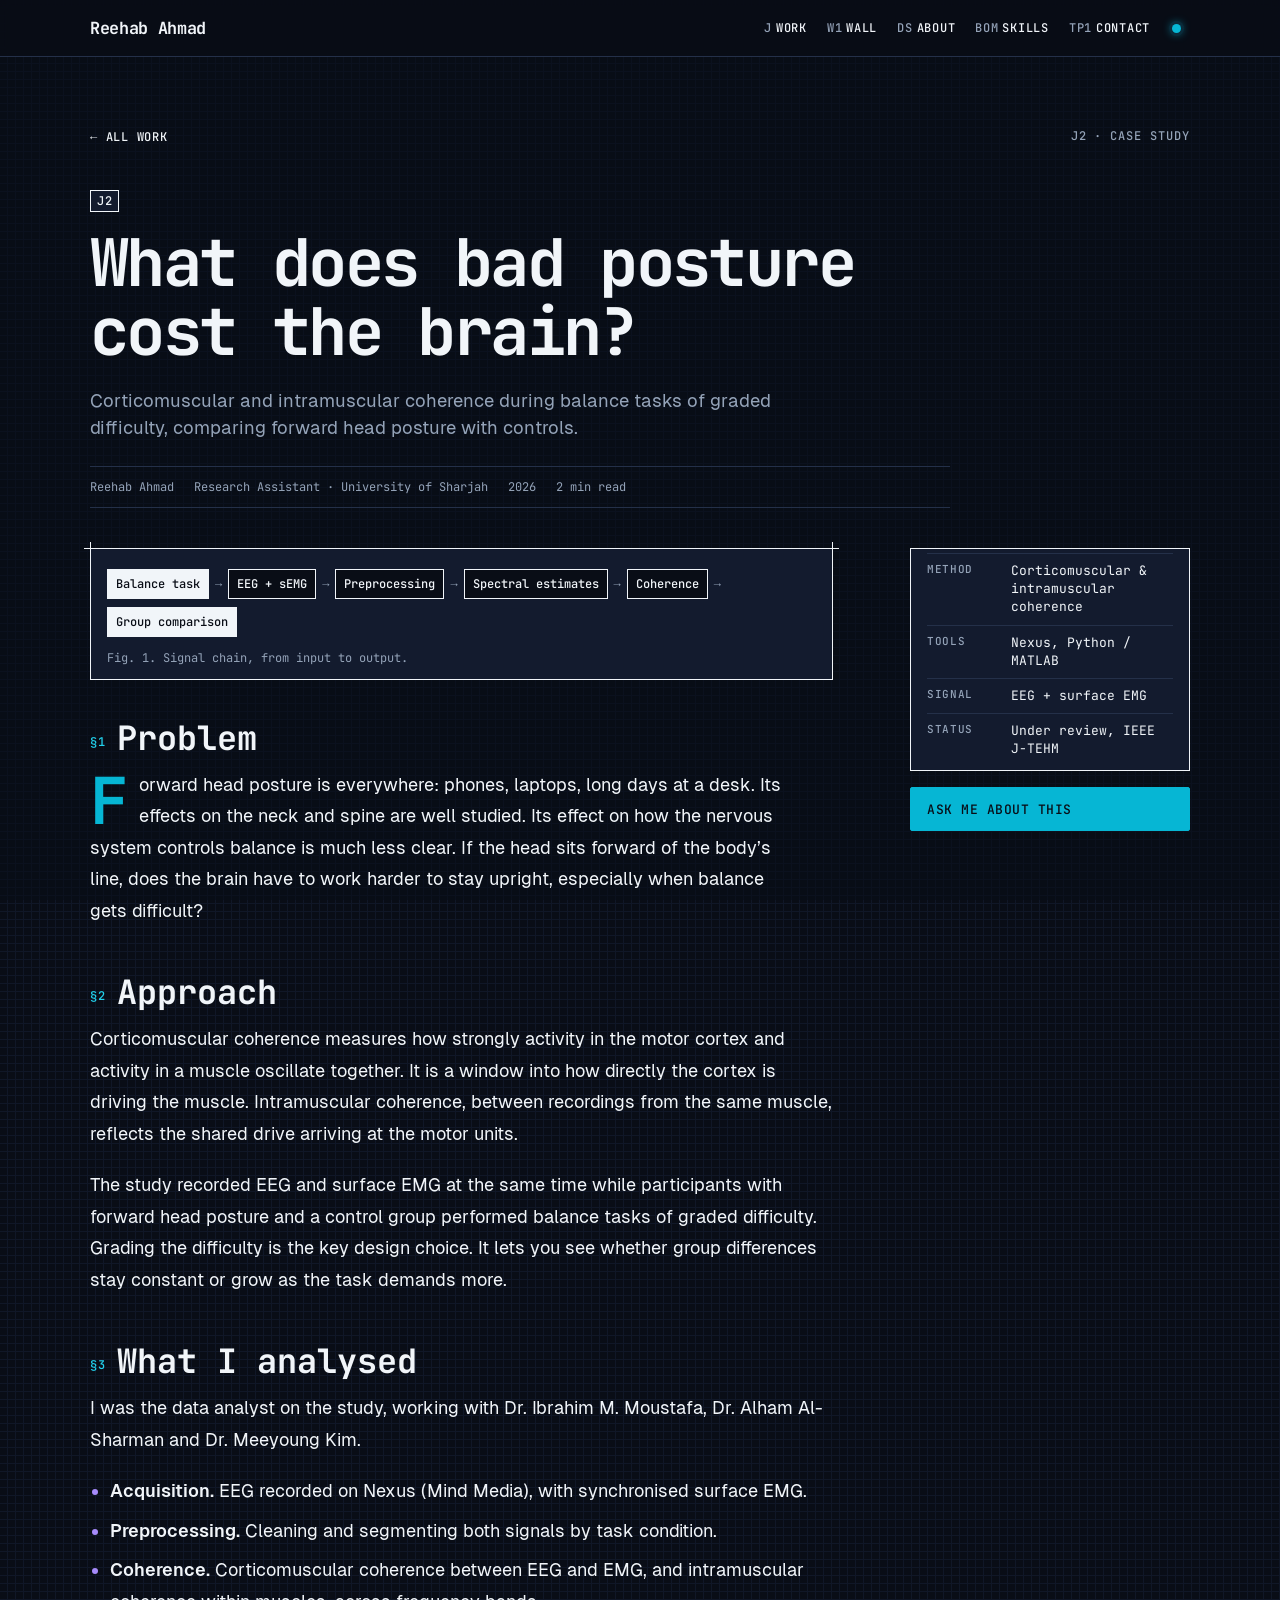
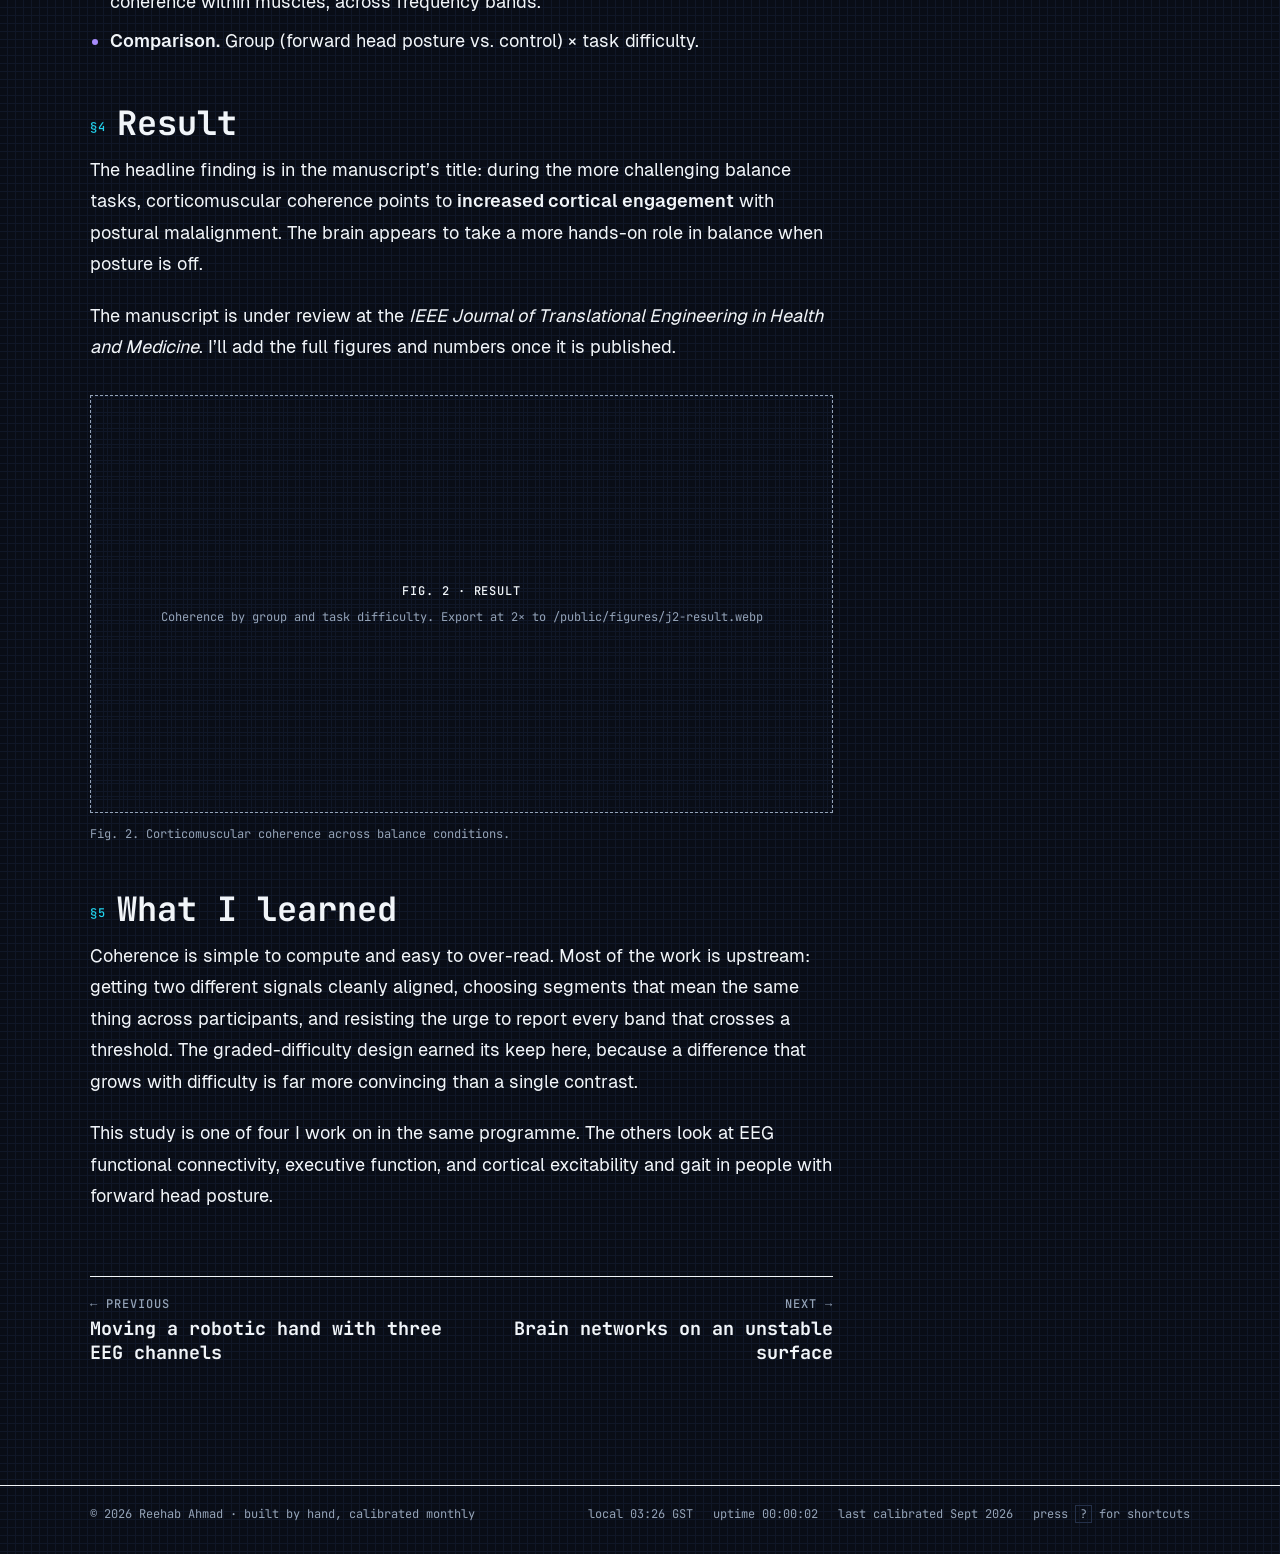
==== work/corticomuscular-coherence/index.html @ 0a0ab282 "Publish site" ====
<!DOCTYPE html><html lang="en"><head><meta charset="utf-8"><meta name="viewport" content="width=device-width, initial-scale=1, viewport-fit=cover"><title>What does bad posture cost the brain? · Reehab Ahmad</title><meta name="description" content="Corticomuscular and intramuscular coherence during balance tasks of graded difficulty, comparing forward head posture with controls."><link rel="canonical" href="https://recoded-13.github.io/work/corticomuscular-coherence/"><link rel="icon" href="/favicon.svg" type="image/svg+xml"><link rel="sitemap" href="/sitemap-index.xml"><meta name="theme-color" content="#090d16"><meta property="og:type" content="article"><meta property="og:title" content="What does bad posture cost the brain? · Reehab Ahmad"><meta property="og:description" content="Corticomuscular and intramuscular coherence during balance tasks of graded difficulty, comparing forward head posture with controls."><meta property="og:url" content="https://recoded-13.github.io/work/corticomuscular-coherence/"><meta property="og:image" content="https://recoded-13.github.io/og.png"><meta property="og:image:width" content="1200"><meta property="og:image:height" content="630"><meta name="twitter:card" content="summary_large_image"><script type="application/ld+json">{"@context":"https://schema.org","@type":"Person","name":"Reehab Ahmad","jobTitle":"Neural Engineer","url":"https://recoded-13.github.io/","email":"mailto:reehabahmedraja@gmail.com","sameAs":["https://github.com/recoded-13","https://www.linkedin.com/in/reehab-ahmad"],"knowsAbout":["EEG","Brain-computer interfaces","Biomedical signal processing","Functional connectivity"],"alumniOf":{"@type":"CollegeOrUniversity","name":"Riphah International University"},"address":{"@type":"PostalAddress","addressCountry":"AE"}}</script><link rel="stylesheet" href="/_astro/Base.DsLZSDT1.css"></head><body><a class="skip" href="#main">Skip to content</a><header class="top"><div class="wrap"><a class="brand" href="/" data-probe="HOME · 0V · ok">Reehab Ahmad</a><nav aria-label="Primary"><a href="/#work"><span>J</span>Work</a><a href="/#wall"><span>W1</span>Wall</a><a href="/#about"><span>DS</span>About</a><a href="/#skills"><span>BOM</span>Skills</a><a href="/#contact"><span>TP1</span>Contact</a><button class="led" id="led" type="button" aria-pressed="false" aria-label="Power LED: toggle debug view (D)" title="Debug view (D)"><i></i></button></nav></div></header><main id="main"><div class="progress" aria-hidden="true"></div><article class="article"><div class="wrap"><nav class="crumbs" aria-label="Breadcrumb"><a href="/#work">← All work</a><span class="label">J2 · case study</span></nav><header class="art-head"><span class="ref">J2</span><h1>What does bad posture cost the brain?</h1><p class="dek">Corticomuscular and intramuscular coherence during balance tasks of graded difficulty, comparing forward head posture with controls.</p><div class="byline"><span>Reehab Ahmad</span><span>Research Assistant · University of Sharjah</span><span>2026</span><span>2 min read</span></div></header><div class="art-layout"><div><figure class="chain xhair"><ol aria-label="Signal chain"><li><span>Balance task</span></li><li><span>EEG + sEMG</span></li><li><span>Preprocessing</span></li><li><span>Spectral estimates</span></li><li><span>Coherence</span></li><li><span>Group comparison</span></li></ol><figcaption>Fig. 1. Signal chain, from input to output.</figcaption></figure><div class="prose" id="prose"><h2 id="problem">Problem</h2>
<p>Forward head posture is everywhere: phones, laptops, long days at a desk. Its effects on the neck and spine are well studied. Its effect on how the nervous system controls balance is much less clear. If the head sits forward of the body’s line, does the brain have to work harder to stay upright, especially when balance gets difficult?</p>
<h2 id="approach">Approach</h2>
<p>Corticomuscular coherence measures how strongly activity in the motor cortex and activity in a muscle oscillate together. It is a window into how directly the cortex is driving the muscle. Intramuscular coherence, between recordings from the same muscle, reflects the shared drive arriving at the motor units.</p>
<p>The study recorded EEG and surface EMG at the same time while participants with forward head posture and a control group performed balance tasks of graded difficulty. Grading the difficulty is the key design choice. It lets you see whether group differences stay constant or grow as the task demands more.</p>
<h2 id="what-i-analysed">What I analysed</h2>
<p>I was the data analyst on the study, working with Dr. Ibrahim M. Moustafa, Dr. Alham Al-Sharman and Dr. Meeyoung Kim.</p>
<ul>
<li><strong>Acquisition.</strong> EEG recorded on Nexus (Mind Media), with synchronised surface EMG.</li>
<li><strong>Preprocessing.</strong> Cleaning and segmenting both signals by task condition.</li>
<li><strong>Coherence.</strong> Corticomuscular coherence between EEG and EMG, and intramuscular coherence within muscles, across frequency bands.</li>
<li><strong>Comparison.</strong> Group (forward head posture vs. control) × task difficulty.</li>
</ul>
<h2 id="result">Result</h2>
<p>The headline finding is in the manuscript’s title: during the more challenging balance tasks, corticomuscular coherence points to <strong>increased cortical engagement</strong> with postural malalignment. The brain appears to take a more hands-on role in balance when posture is off.</p>
<p>The manuscript is under review at the <em>IEEE Journal of Translational Engineering in Health and Medicine</em>. I’ll add the full figures and numbers once it is published.</p>
<figure class="fig fig--pending">
  <div class="fig-frame"><span>FIG. 2 · RESULT</span><span>Coherence by group and task difficulty. Export at 2× to /public/figures/j2-result.webp</span></div>
  <figcaption>Fig. 2. Corticomuscular coherence across balance conditions.</figcaption>
</figure>
<h2 id="what-i-learned">What I learned</h2>
<p>Coherence is simple to compute and easy to over-read. Most of the work is upstream: getting two different signals cleanly aligned, choosing segments that mean the same thing across participants, and resisting the urge to report every band that crosses a threshold. The graded-difficulty design earned its keep here, because a difference that grows with difficulty is far more convincing than a single contrast.</p>
<p>This study is one of four I work on in the same programme. The others look at EEG functional connectivity, executive function, and cortical excitability and gait in people with forward head posture.</p>
</div><nav class="next" aria-label="More case studies"><a href="/work/motor-imagery-bci/"><span class="label">← Previous</span><span>Moving a robotic hand with three EEG channels</span></a><a href="/work/eeg-connectivity-balance/"><span class="label">Next →</span><span>Brain networks on an unstable surface</span></a></nav></div><aside class="art-side" aria-label="Project spec"><table class="spec"><tbody><tr><th scope="row">Method</th><td>Corticomuscular &amp; intramuscular coherence</td></tr><tr><th scope="row">Tools</th><td>Nexus, Python / MATLAB</td></tr><tr><th scope="row">Signal</th><td>EEG + surface EMG</td></tr><tr><th scope="row">Status</th><td>Under review, IEEE J-TEHM</td></tr></tbody></table><div class="art-links"><a class="btn btn--primary" href="/#contact">Ask me about this</a></div></aside></div></div></article><script type="module">document.querySelectorAll(`#prose > h2`).forEach((e,t)=>{e.dataset.n=`§${t+1}`});</script></main><footer class="foot"><div class="wrap"><span>© 2026 Reehab Ahmad · built by hand, calibrated monthly</span><div class="readouts" aria-label="Instrument readouts"><span>local <span id="clock">--:--</span> GST</span><span>uptime <span id="uptime">00:00:00</span></span><span>last calibrated Sept 2026</span><span>press <kbd>?</kbd> for shortcuts</span></div></div></footer><div class="probe" id="probe" aria-hidden="true"></div><dialog id="keys" aria-labelledby="keys-title"><h2 id="keys-title">Shortcuts</h2><dl><dt><kbd>D</kbd></dt><dd>Toggle debug view (schematic mode)</dd><dt><kbd>?</kbd></dt><dd>Show this list</dd><dt><kbd>Esc</kbd></dt><dd>Close</dd></dl><form method="dialog"><button class="btn">Close</button></form></dialog><script type="module">var e=document.documentElement,t=document.getElementById(`led`),n=()=>document.querySelectorAll(`[data-ref]`).forEach(e=>{let t=e.getBoundingClientRect();e.dataset.dim=`${Math.round(t.width)}×${Math.round(t.height)}`}),r=r=>{e.classList.toggle(`debug`,r),t?.setAttribute(`aria-pressed`,String(r)),r&&n()};t?.addEventListener(`click`,()=>r(!e.classList.contains(`debug`))),addEventListener(`resize`,()=>{e.classList.contains(`debug`)&&n()});var i=document.getElementById(`keys`);addEventListener(`keydown`,t=>{let n=t.target;t.metaKey||t.ctrlKey||t.altKey||/input|textarea|select/i.test(n.tagName)||n.isContentEditable||(t.key===`d`||t.key===`D`?r(!e.classList.contains(`debug`)):t.key===`?`&&(i?.open?i.close():i?.showModal()))});var a=document.getElementById(`probe`);a&&matchMedia(`(pointer: fine)`).matches&&(e.classList.add(`has-probe`),addEventListener(`pointermove`,e=>{let t=e.target.closest(`[data-probe], a, button`);if(!t){a.classList.remove(`on`);return}a.textContent=t.dataset.probe??(t.tagName===`A`?`TP · link · ok`:`SW · button · ok`),a.style.transform=`translate(${e.clientX+14}px, ${e.clientY+16}px)`,a.classList.add(`on`)},{passive:!0}),document.addEventListener(`pointerleave`,()=>a.classList.remove(`on`)));var o=document.getElementById(`clock`),s=document.getElementById(`uptime`),c=Date.now(),l=()=>{if(o&&(o.textContent=new Date().toLocaleTimeString(`en-GB`,{timeZone:`Asia/Dubai`,hour:`2-digit`,minute:`2-digit`})),s){let e=Math.floor((Date.now()-c)/1e3);s.textContent=[e/3600,e/60%60,e%60].map(e=>String(Math.floor(e)).padStart(2,`0`)).join(`:`)}};l(),setInterval(l,1e3),document.querySelectorAll(`[data-copy]`).forEach(e=>e.addEventListener(`click`,async()=>{try{await navigator.clipboard.writeText(e.dataset.copy),e.textContent=`Copied`}catch{getSelection()?.selectAllChildren(e.previousElementSibling),e.textContent=`Selected`}setTimeout(()=>e.textContent=`Copy`,1600)}));var u=document.querySelector(`.progress`);if(u){let e=()=>{let e=document.documentElement.scrollHeight-innerHeight;u.style.transform=`scaleX(${e>0?scrollY/e:0})`};addEventListener(`scroll`,e,{passive:!0}),e()}console.log(`%c⌁ Hello, fellow engineer.%c
You found the debug port. Press D on the page for schematic view.
Hiring for BCI, EEG or neural signal processing? reehabahmedraja@gmail.com`,`font: 600 14px monospace; color: #06b6d4`,`font: 12px monospace; color: inherit`);</script></body></html>
---- _astro/Base.DsLZSDT1.css ----
@font-face{font-family:Geist Sans;font-style:normal;font-display:swap;font-weight:400;src:url(/_astro/geist-sans-latin-400-normal.gapTbOY8.woff2)format("woff2"),url(/_astro/geist-sans-latin-400-normal.BOaIZNA2.woff)format("woff")}@font-face{font-family:Geist Sans;font-style:normal;font-display:swap;font-weight:600;src:url(/_astro/geist-sans-latin-600-normal.DFOURf8L.woff2)format("woff2"),url(/_astro/geist-sans-latin-600-normal.CA1yjETN.woff)format("woff")}@font-face{font-family:JetBrains Mono;font-style:normal;font-display:swap;font-weight:400;src:url(/_astro/jetbrains-mono-latin-400-normal.V6pRDFza.woff2)format("woff2"),url(/_astro/jetbrains-mono-latin-400-normal.6-qcROiO.woff)format("woff")}@font-face{font-family:JetBrains Mono;font-style:normal;font-display:swap;font-weight:500;src:url(/_astro/jetbrains-mono-latin-500-normal.BWZEU5yA.woff2)format("woff2"),url(/_astro/jetbrains-mono-latin-500-normal.CJOVTJB7.woff)format("woff")}@font-face{font-family:JetBrains Mono;font-style:normal;font-display:swap;font-weight:700;src:url(/_astro/jetbrains-mono-latin-700-normal.BYuf6tUa.woff2)format("woff2"),url(/_astro/jetbrains-mono-latin-700-normal.D3wTyLJW.woff)format("woff")}:root{--bg:#090d16;--panel:#131b2e;--ink:#f1f5f9;--ink-muted:#94a3b8;--grid:#101727;--rule:#243049;--accent:#06b6d4;--accent-ink:#22d3ee;--accent-soft:#0b2b3a;--accent-2:#a78bfa;--ok:var(--accent-2);--font-display:"JetBrains Mono", ui-monospace, "SF Mono", Menlo, Consolas, monospace;--font-body:"Geist Sans", "Geist", system-ui, -apple-system, "Segoe UI", sans-serif;--font-mono:"JetBrains Mono", ui-monospace, "SF Mono", Menlo, Consolas, monospace;--step--1:.8125rem;--step-0:1.0625rem;--step-1:1.15rem;--step-2:1.35rem;--step-3:clamp(1.6rem, 3.2vw, 2.1rem);--step-4:clamp(2.4rem, 6vw, 4.1rem);--unit:8px;--radius:2px;--ease:cubic-bezier(.2, .7, .2, 1);--dur:.3s;--gutter:clamp(16px, 4vw, 40px);--measure:68ch;color-scheme:dark;--term-bg:#060911;--term-ink:#f1f5f9;--term-muted:#94a3b8;--term-ok:#67e8f9;--term-accent:#22d3ee;--term-rule:#1e293b}*,:before,:after{box-sizing:border-box}html{-webkit-text-size-adjust:100%;scroll-padding-top:72px}@media (prefers-reduced-motion:no-preference){html{scroll-behavior:smooth}}body{background-color:var(--bg);transition:background-color var(--dur) var(--ease), color var(--dur) var(--ease);color:var(--ink);font:400 var(--step-0)/1.65 var(--font-body);background-image:linear-gradient(var(--grid) 1px, transparent 1px), linear-gradient(90deg, var(--grid) 1px, transparent 1px);text-rendering:optimizelegibility;background-position:-1px -1px;background-size:8px 8px;margin:0}body:before{content:"";z-index:-1;pointer-events:none;background:color-mix(in srgb, var(--bg) 55%, transparent);position:fixed;inset:0}img,svg,canvas{max-width:100%;display:block}a{color:var(--accent-ink);text-underline-offset:3px;text-decoration-thickness:1px}a:hover{text-decoration-thickness:2px}:focus-visible{outline:2px solid var(--accent-ink);outline-offset:3px}::selection{background:var(--accent-soft)}h1,h2,h3{text-wrap:balance}p{text-wrap:pretty}.skip{background:var(--ink);color:var(--bg);z-index:100;padding:8px 12px;position:absolute;top:8px;left:-9999px}.skip:focus{left:8px}.visually-hidden{clip:rect(0 0 0 0);white-space:nowrap;width:1px;height:1px;overflow:hidden;position:absolute!important}.mono{font-family:var(--font-mono)}.label{font:500 .75rem/1.2 var(--font-mono);letter-spacing:.08em;text-transform:uppercase;color:var(--ink-muted)}.ref{font:500 .75rem/1 var(--font-mono);letter-spacing:.06em;border:1px solid var(--ink);color:var(--ink);background:var(--panel);padding:4px 6px;display:inline-block}.wrap{width:100%;max-width:1180px;padding-inline:var(--gutter);margin-inline:auto}.top{z-index:40;background:color-mix(in srgb, var(--bg) 92%, transparent);backdrop-filter:blur(6px);border-bottom:1px solid var(--rule);position:sticky;top:0}.top .wrap{justify-content:space-between;align-items:center;gap:16px;min-height:56px;display:flex}.brand{color:var(--ink);font:600 1.05rem/1 var(--font-display);letter-spacing:-.02em;align-items:center;gap:10px;text-decoration:none;display:flex}.top nav{align-items:center;gap:4px;display:flex}.top nav a{font:500 .75rem var(--font-mono);letter-spacing:.06em;text-transform:uppercase;color:var(--ink);padding:8px;text-decoration:none}.top nav a span{color:var(--ink-muted);margin-right:4px}.top nav a:hover{color:var(--accent-ink)}@media (width<=860px){.top nav a:not(.nav-cta){display:none}}.led{cursor:pointer;background:0 0;border:0;border-radius:50%;place-items:center;block-size:28px;inline-size:28px;padding:0;display:grid}.led i{background:var(--accent);block-size:9px;inline-size:9px;box-shadow:0 0 0 3px var(--accent-soft), 0 0 10px var(--accent);border-radius:50%;animation:2.4s ease-in-out infinite led}@keyframes led{0%,70%,to{opacity:1}80%{opacity:.25}}.btn{min-height:44px;font:500 .8125rem/1 var(--font-mono);letter-spacing:.04em;text-transform:uppercase;border:1px solid var(--ink);color:var(--ink);background:var(--panel);border-radius:var(--radius);transition:background var(--dur) var(--ease), color var(--dur) var(--ease), transform .12s var(--ease);cursor:pointer;align-items:center;gap:8px;padding:10px 16px;text-decoration:none;display:inline-flex}.btn:hover{background:var(--ink);color:var(--bg)}.btn:active{transform:translateY(1px)}.btn--primary{background:var(--accent);border-color:var(--accent);color:var(--bg)}.btn--primary:hover{background:var(--ink);border-color:var(--ink);color:var(--bg)}.btn svg{flex:none;block-size:16px;inline-size:16px}.icon-links{gap:4px;display:flex}.icon-link{block-size:44px;inline-size:44px;color:var(--ink);border-radius:var(--radius);transition:border-color var(--dur) var(--ease), color var(--dur) var(--ease);border:1px solid #0000;place-items:center;display:grid}.icon-link:hover{border-color:var(--ink);color:var(--accent-ink)}.icon-link svg{block-size:20px;inline-size:20px}.sec{padding-block:clamp(56px,9vw,104px) 0;position:relative}.sec-head{grid-template-columns:auto 1fr auto;align-items:baseline;gap:8px 16px;margin-bottom:32px;display:grid}.sec-head h2{font:600 var(--step-3)/1.1 var(--font-display);letter-spacing:-.03em;margin:0}.sec-head .aside{font:400 .75rem var(--font-mono);color:var(--ink-muted);text-align:right}@media (width<=640px){.sec-head{grid-template-columns:auto 1fr}.sec-head .aside{text-align:left;grid-column:1/-1}}.rule{border-top:1px solid var(--ink);opacity:.55;background-image:repeating-linear-gradient(90deg, var(--ink) 0 1px, transparent 1px 40px), repeating-linear-gradient(90deg, var(--ink) 0 1px, transparent 1px 8px);background-repeat:no-repeat;background-size:100% 10px,100% 5px;block-size:12px;margin:0}.xhair{position:relative}.xhair:before,.xhair:after{content:"";pointer-events:none;background:linear-gradient(var(--ink), var(--ink)) center / 13px 1px no-repeat, linear-gradient(var(--ink), var(--ink)) center / 1px 13px no-repeat;block-size:13px;inline-size:13px;position:absolute}.xhair:before{top:-7px;left:-7px}.xhair:after{top:-7px;right:-7px}.hero{padding-block:clamp(32px,6vw,72px) 0}.hero-grid{grid-template-columns:minmax(0,1fr) minmax(0,1.05fr);align-items:center;gap:clamp(24px,5vw,64px);display:grid}.hero h1{font:700 var(--step-4)/.95 var(--font-display);letter-spacing:-.045em;margin:16px 0}.positioning{font:500 var(--step-2)/1.45 var(--font-display);max-width:34ch;margin:0 0 16px}.intro{color:var(--ink-muted);max-width:46ch;margin:0 0 24px}.hero-actions{flex-wrap:wrap;align-items:center;gap:12px;display:flex}.scope{background:var(--panel);border:1px solid var(--ink);padding:12px}.scope-bar{flex-wrap:wrap;justify-content:space-between;align-items:center;gap:8px 12px;margin-bottom:8px;display:flex}.scope-bar .readout{flex:100%;margin:0}.readout{font:500 .75rem var(--font-mono);color:var(--ink)}.readout b{color:var(--accent-ink);font-weight:500}.scope-controls{flex-wrap:wrap;gap:8px;display:flex}.seg{border:1px solid var(--ink);display:flex}.seg button{font:500 .75rem var(--font-mono);border:0;border-left:1px solid var(--ink);min-block-size:32px;min-inline-size:40px;color:var(--ink);cursor:pointer;transition:background var(--dur) var(--ease), color var(--dur) var(--ease);background:0 0;padding:4px 8px}.seg button:first-child{border-left:0}.seg button:hover{background:var(--accent-soft)}.seg button[aria-pressed=true]{background:var(--ink);color:var(--bg)}.modes button[aria-pressed=true]{background:var(--accent-2);color:var(--panel)}.map-wrap{aspect-ratio:1/.92;position:relative}#map{cursor:crosshair;block-size:100%;inline-size:100%}.scope-foot{justify-content:space-between;gap:12px;margin-top:8px;display:flex}@media (width<=767px){.hero-grid{grid-template-columns:1fr}}.cards{grid-template-columns:repeat(2,minmax(0,1fr));gap:24px;display:grid}@media (width<=767px){.cards{grid-template-columns:1fr}}.card{background:var(--panel);border:1px solid var(--ink);transition:transform var(--dur) var(--ease), box-shadow var(--dur) var(--ease);flex-direction:column;padding:20px;display:flex;position:relative}.card:hover{box-shadow:4px 4px 0 var(--ink);transform:translate(-2px,-2px)}.card-top{justify-content:space-between;align-items:center;gap:12px;margin-bottom:16px;display:flex}.status{font:500 .6875rem var(--font-mono);letter-spacing:.06em;text-transform:uppercase;color:var(--ink-muted);align-items:center;gap:6px;display:inline-flex}.status:before{content:"";background:var(--ink-muted);border-radius:50%;block-size:7px;inline-size:7px}.status[data-state=live]:before{background:var(--accent)}.status[data-state=done]:before{background:var(--ok)}.card h3{font:600 var(--step-2)/1.15 var(--font-display);margin:0 0 8px}.card h3 a{color:var(--ink);text-decoration:none}.card h3 a:after{content:"";position:absolute;inset:0}.card p{color:var(--ink-muted);margin:0 0 16px;font-size:.95rem}.spec{border-collapse:collapse;inline-size:100%;font:400 .8125rem/1.4 var(--font-mono);margin-top:auto}.spec th,.spec td{border-top:1px solid var(--rule);text-align:left;vertical-align:top;padding:8px 0}.spec th{color:var(--ink-muted);text-transform:uppercase;letter-spacing:.06em;inline-size:34%;padding-right:12px;font-size:.6875rem;font-weight:500}.card-foot{font:500 .75rem var(--font-mono);letter-spacing:.04em;text-transform:uppercase;justify-content:space-between;align-items:center;margin-top:16px;display:flex}.card-foot .more{color:var(--accent-ink)}.card-foot .extra{z-index:1;gap:12px;display:flex;position:relative}.bench{border-top:1px solid var(--ink);margin-top:40px}.bench h3{font:500 .75rem var(--font-mono);letter-spacing:.08em;text-transform:uppercase;color:var(--ink-muted);margin:16px 0 8px}.bench ul{margin:0;padding:0;list-style:none}.bench li{border-bottom:1px solid var(--rule);grid-template-columns:1fr auto;align-items:baseline;gap:4px 16px;padding:12px 0;display:grid}.bench li a{color:var(--ink);font:600 var(--step-1)/1.3 var(--font-display);text-decoration:none}.bench li a:hover{color:var(--accent-ink)}.bench li span{font:400 .75rem var(--font-mono);color:var(--ink-muted)}.bench li p{color:var(--ink-muted);grid-column:1/-1;margin:0;font-size:.9rem}.wall-grid{grid-template-columns:minmax(0,.9fr) minmax(0,1.1fr);align-items:start;gap:24px;display:grid}@media (width<=900px){.wall-grid{grid-template-columns:1fr}}.pad-box,.montage-box{background:var(--panel);border:1px solid var(--ink);padding:16px}.pad-box p{color:var(--ink-muted);margin:0 0 12px;font-size:.95rem}#pad{border:1px dashed var(--ink-muted);touch-action:none;cursor:crosshair;background-image:linear-gradient(var(--grid) 1px, transparent 1px), linear-gradient(90deg, var(--grid) 1px, transparent 1px);background-size:8px 8px;block-size:120px;inline-size:100%}.pad-row{flex-wrap:wrap;align-items:end;gap:8px;margin-top:12px;display:flex}.field{gap:4px;display:grid}.field input,.field textarea{font:400 .9rem var(--font-mono);color:var(--ink);background:var(--bg);border:1px solid var(--ink);border-radius:var(--radius);min-block-size:44px;padding:10px}.pad-row .field{flex:140px}.wall-msg{font:400 .75rem var(--font-mono);color:var(--ink-muted);min-block-size:1.2em;margin:12px 0 0}.montage-head{flex-wrap:wrap;justify-content:space-between;align-items:center;gap:12px;margin-bottom:8px;display:flex}.montage{border-top:1px solid var(--rule);scrollbar-width:thin;block-size:380px;overflow-y:auto}.montage ol{margin:0;padding:0;list-style:none}.montage li{border-bottom:1px solid var(--grid);grid-template-columns:190px 1fr;align-items:center;gap:12px;block-size:38px;display:grid}.montage li span{font:400 .6875rem var(--font-mono);color:var(--ink-muted);white-space:nowrap;text-overflow:ellipsis;overflow:hidden}.montage li.mine span{color:var(--accent-ink)}.montage svg{block-size:30px;inline-size:100%;overflow:visible}.montage polyline{fill:none;stroke:var(--ink);stroke-width:1.2px;vector-effect:non-scaling-stroke}.montage li.mine polyline{stroke:var(--accent);stroke-width:1.6px}@media (width<=520px){.montage li{grid-template-columns:1fr;gap:2px;block-size:auto;padding:6px 0}}.pager{gap:8px;display:flex}.pager .btn{min-block-size:36px;padding:6px 10px}.pager .btn[disabled]{opacity:.4;cursor:default}.ds{grid-template-columns:minmax(0,1fr) minmax(0,1fr);gap:24px;display:grid}@media (width<=900px){.ds{grid-template-columns:1fr}}.ds-block{background:var(--panel);border:1px solid var(--ink)}.ds-block>h3{background:var(--ink);color:var(--bg);font:500 .75rem var(--font-mono);letter-spacing:.08em;text-transform:uppercase;justify-content:space-between;margin:0;padding:8px 16px;display:flex}.ds-block>h3 span{color:var(--rule)}.ds-body{padding:16px}.ds-body p{max-width:var(--measure);margin:0 0 12px}.ds-body ul{margin:0;padding-left:18px}.ds-body li{margin:4px 0}.ds-body li::marker{content:"▪  ";color:var(--accent-2)}.kv{border-collapse:collapse;inline-size:100%;font-size:.9rem}.kv th,.kv td{text-align:left;border-bottom:1px solid var(--rule);vertical-align:top;padding:8px 0}.kv th{font:500 .6875rem var(--font-mono);text-transform:uppercase;letter-spacing:.06em;color:var(--ink-muted);inline-size:38%;padding-right:12px}.kv tr:last-child th,.kv tr:last-child td{border-bottom:0}.ds-wide{grid-column:1/-1}.pins{margin:0;padding:0;list-style:none}.pins li{border-bottom:1px solid var(--rule);grid-template-columns:44px minmax(0,1fr) auto;gap:4px 16px;padding:14px 0;display:grid}.pins li:last-child{border-bottom:0}.pin{font:500 .75rem var(--font-mono);border:1px solid var(--ink);place-items:center;block-size:26px;display:grid}.pins b{font-weight:600}.pins .org{color:var(--ink-muted);font-size:.9rem}.pins .when{font:400 .75rem var(--font-mono);color:var(--ink-muted);white-space:nowrap;font-variant-numeric:tabular-nums}.pins .note{max-width:var(--measure);grid-column:2/-1;margin:4px 0 0;font-size:.9rem}@media (width<=560px){.pins li{grid-template-columns:36px minmax(0,1fr)}.pins .when{grid-column:2}}.table-scroll{background:var(--panel);border:1px solid var(--ink);overflow-x:auto}.bom{border-collapse:collapse;inline-size:100%;min-inline-size:560px;font-size:.9rem}.bom th{font:500 .6875rem var(--font-mono);text-transform:uppercase;letter-spacing:.08em;text-align:left;background:var(--ink);color:var(--bg);padding:10px 16px}.bom td{border-top:1px solid var(--rule);vertical-align:top;padding:10px 16px}.bom td:first-child{font:400 .75rem var(--font-mono);color:var(--ink-muted);font-variant-numeric:tabular-nums;inline-size:56px}.bom td.part{font-weight:600}.lvl{font:400 .75rem var(--font-mono);align-items:center;gap:8px;display:inline-flex}.lvl i{gap:2px;display:inline-flex}.lvl i b{border:1px solid var(--ink);block-size:12px;inline-size:6px}.lvl i b.on{background:var(--ink)}.used{font:400 .75rem var(--font-mono);color:var(--ink-muted)}.log{border-top:1px solid var(--ink);margin:0;padding:0;list-style:none}.log li{border-bottom:1px solid var(--rule);grid-template-columns:150px minmax(0,1fr);gap:4px 24px;padding:20px 0;display:grid}.log .kind{font:500 .6875rem var(--font-mono);text-transform:uppercase;letter-spacing:.08em;color:var(--ink-muted);padding-top:6px}.log .kind[data-k=Peer-reviewed]{color:var(--ok)}.log .kind[data-k=Under\ review]{color:var(--accent-ink)}.log h3{font:600 var(--step-1)/1.3 var(--font-display);margin:0 0 4px}.log h3 a{color:var(--ink)}.log h3 a:hover{color:var(--accent-ink)}.log p{color:var(--ink-muted);margin:0;font-size:.9rem}@media (width<=640px){.log li{grid-template-columns:1fr}}.contact-grid{grid-template-columns:minmax(0,.9fr) minmax(0,1.1fr);align-items:start;gap:32px;display:grid}@media (width<=900px){.contact-grid{grid-template-columns:1fr}}.contact-lead{font:400 var(--step-1)/1.6 var(--font-body);margin:0 0 24px}.channels{border-top:1px solid var(--rule);margin:0 0 24px;padding:0;list-style:none}.channels li{border-bottom:1px solid var(--rule);align-items:center;gap:12px;min-inline-size:0;padding:12px 0;display:flex}.channels svg{flex:none;block-size:20px;inline-size:20px}.channels a{color:var(--ink);overflow-wrap:anywhere}.channels a:hover{color:var(--accent-ink)}.channels .label{margin-left:auto}.copy{font:500 .6875rem var(--font-mono);text-transform:uppercase;letter-spacing:.06em;border:1px solid var(--rule);cursor:pointer;color:var(--ink-muted);background:0 0;min-block-size:32px;padding:6px 8px}.copy:hover{border-color:var(--ink);color:var(--ink)}.term{background:var(--term-bg);color:var(--term-ink);border:1px solid var(--ink);font-family:var(--font-mono)}.term-bar{border-bottom:1px solid var(--term-rule);color:var(--term-muted);align-items:center;gap:6px;padding:10px 12px;font-size:.75rem;display:flex}.term-bar i{background:var(--term-rule);border-radius:50%;block-size:9px;inline-size:9px}.term-bar i:first-child{background:var(--accent)}.term-bar span{margin-left:8px}.term form{gap:14px;padding:16px;display:grid}.term label{color:var(--term-muted);margin-bottom:4px;font-size:.8125rem;display:block}.term label:before{content:"$ ";color:var(--term-accent)}.term input,.term textarea{inline-size:100%;font:400 .9rem var(--font-mono);background:var(--bg);color:var(--term-ink);border:1px solid var(--term-rule);caret-color:var(--accent);border-radius:0;padding:10px}.term input:focus-visible,.term textarea:focus-visible{outline:2px solid var(--term-accent);outline-offset:0}.term textarea{resize:vertical;min-block-size:120px}.term .btn{background:var(--term-accent);border-color:var(--term-accent);color:var(--term-bg);justify-self:start}.term .btn:hover{background:var(--term-ink);border-color:var(--term-ink);color:var(--term-bg)}.term-out{color:var(--term-ok);min-block-size:1.3em;margin:0;font-size:.8125rem}.foot{border-top:1px solid var(--ink);margin-top:clamp(64px,10vw,120px);padding-block:20px 32px}.foot .wrap{font:400 .75rem var(--font-mono);color:var(--ink-muted);flex-wrap:wrap;justify-content:space-between;gap:12px 24px;display:flex}.foot kbd{font:inherit;border:1px solid var(--rule);padding:0 4px}.readouts{font-variant-numeric:tabular-nums;flex-wrap:wrap;gap:8px 20px;display:flex}.probe{z-index:90;pointer-events:none;font:500 .6875rem var(--font-mono);color:var(--bg);background:var(--ink);white-space:nowrap;opacity:0;padding:3px 6px;transition:opacity .15s;position:fixed;top:0;left:0}.probe.on{opacity:1}@media (pointer:fine){.has-probe a,.has-probe button,.has-probe .card{cursor:crosshair}}.debug [data-ref]{outline:1px dashed var(--accent);outline-offset:2px;position:relative}.debug [data-ref]:after{content:attr(data-ref) "  " attr(data-dim);z-index:30;font:500 10px/1 var(--font-mono);color:var(--bg);background:var(--accent-ink);white-space:pre;pointer-events:none;padding:3px 5px;position:absolute;top:-18px;left:0}.debug .sec,.debug .card,.debug .ds-block{background-image:repeating-linear-gradient(0deg, transparent 0 7px, color-mix(in srgb, var(--accent) 18%, transparent) 7px 8px)}dialog{border:1px solid var(--ink);background:var(--panel);color:var(--ink);max-inline-size:min(420px,100% - 32px);padding:24px}dialog::backdrop{background:#1a1a1a59}dialog h2{font:600 var(--step-2) var(--font-display);margin:0 0 12px}dialog dl{grid-template-columns:auto 1fr;gap:8px 16px;margin:0 0 16px;font-size:.9rem;display:grid}dialog dt kbd{font:500 .75rem var(--font-mono);border:1px solid var(--ink);padding:2px 6px}.progress{z-index:60;background:var(--accent);transform-origin:0;block-size:2px;inline-size:100%;position:fixed;top:0;left:0;transform:scaleX(0)}.article{padding-block:clamp(32px,6vw,72px) 0}.crumbs{font:500 .75rem var(--font-mono);letter-spacing:.06em;text-transform:uppercase;justify-content:space-between;gap:16px;margin-bottom:40px;display:flex}.crumbs a{color:var(--ink);text-decoration:none}.crumbs a:hover{color:var(--accent-ink)}.art-head{max-width:860px}.art-head h1{font:700 var(--step-4)/1.05 var(--font-display);letter-spacing:-.04em;margin:16px 0 20px}.dek{font:400 var(--step-1)/1.5 var(--font-body);color:var(--ink-muted);max-width:60ch;margin:0 0 24px}.byline{font:400 .75rem var(--font-mono);color:var(--ink-muted);border-block:1px solid var(--rule);flex-wrap:wrap;gap:8px 20px;padding-block:12px;display:flex}.art-layout{grid-template-columns:minmax(0,1fr) 280px;align-items:start;gap:clamp(32px,6vw,80px);margin-top:40px;display:grid}@media (width<=960px){.art-layout{grid-template-columns:1fr}.art-side{order:-1}}.art-side{gap:16px;display:grid;position:sticky;top:80px}.art-side .spec{background:var(--panel);border:1px solid var(--ink);padding:4px 16px;display:block}.art-side .spec tbody{inline-size:100%;display:table}.art-links{gap:8px;display:grid}.chain{background:var(--panel);border:1px solid var(--ink);margin:0 0 40px;padding:20px 16px 12px}.chain ol{flex-wrap:wrap;align-items:center;gap:8px 0;margin:0;padding:0;list-style:none;display:flex}.chain li{font:500 .75rem var(--font-mono);align-items:center;display:flex}.chain li span{border:1px solid var(--ink);background:var(--bg);padding:6px 8px}.chain li:not(:last-child):after{content:"→";color:var(--ink-muted);margin:0 6px}.chain li:first-child span,.chain li:last-child span{background:var(--ink);color:var(--bg)}figcaption,.chain figcaption{font:400 .75rem/1.5 var(--font-mono);color:var(--ink-muted);margin-top:12px}.prose{max-width:var(--measure);font-size:1.125rem;line-height:1.75}.prose>h2{font:600 var(--step-3)/1.1 var(--font-display);align-items:baseline;gap:12px;margin:48px 0 12px;display:flex}.prose>h2:before{content:attr(data-n);font:500 .75rem var(--font-mono);color:var(--accent-ink);letter-spacing:.06em;transform:translateY(-4px)}.prose>h2:first-child{margin-top:0}.prose p,.prose ul{margin:0 0 20px}.prose ul{padding-left:20px}.prose li{margin:8px 0}.prose li::marker{color:var(--accent-2)}.prose strong{font-weight:600}.prose>p:first-of-type:first-letter{font:700 3.6em/.8 var(--font-display);float:left;color:var(--accent);margin:6px 10px 0 0}.fig{margin:32px 0}.fig img{border:1px solid var(--ink);block-size:auto;inline-size:100%}.fig-frame{aspect-ratio:16/9;border:1px dashed var(--ink-muted);text-align:center;max-inline-size:100%;font:400 .75rem/1.5 var(--font-mono);color:var(--ink-muted);background-image:linear-gradient(var(--grid) 1px, transparent 1px), linear-gradient(90deg, var(--grid) 1px, transparent 1px);background-size:16px 16px;flex-direction:column;justify-content:center;align-items:center;gap:8px;padding:24px;display:flex}.fig-frame span:first-child{color:var(--ink);letter-spacing:.08em;font-weight:500}.next{border-top:1px solid var(--ink);grid-template-columns:1fr 1fr;gap:24px;margin-top:64px;padding-top:20px;display:grid}.next a{color:var(--ink);gap:6px;text-decoration:none;display:grid}.next a:last-child{text-align:right}.next a span:last-child{font:600 var(--step-1)/1.3 var(--font-display)}.next a:hover span:last-child{color:var(--accent-ink)}@media (width<=560px){.next{grid-template-columns:1fr}.next a:last-child{text-align:left}}@media (prefers-reduced-motion:reduce){*,:before,:after{transition-duration:.01ms!important;animation-duration:.01ms!important;animation-iteration-count:1!important}}.lock{display:none}.locked body{overflow:hidden}.locked .lock{z-index:200;padding:var(--gutter);cursor:pointer;place-items:center;display:grid;position:fixed;inset:0}.lock-half{background:var(--term-bg);height:50.5%;transition:transform .6s cubic-bezier(.7,0,.2,1);position:absolute;left:0;right:0}.lock-top{border-bottom:1px solid var(--term-rule);top:0}.lock-bottom{bottom:0}.lock.open .lock-top{transform:translateY(-101%)}.lock.open .lock-bottom{transform:translateY(101%)}.lock-inner{inline-size:min(640px,100%);color:var(--term-ink);font:400 .9rem/1.75 var(--font-mono);transition:opacity .2s var(--ease);position:relative}.lock.open .lock-inner{opacity:0}.lock-head{border-bottom:1px solid var(--term-rule);color:var(--term-muted);letter-spacing:.04em;align-items:center;gap:10px;margin-bottom:12px;padding-bottom:12px;font-size:.75rem;display:flex}.lock-state{text-transform:uppercase;letter-spacing:.1em;color:var(--term-accent);margin-left:auto}.lock.unlocked .lock-state{color:var(--term-ok)}.padlock{block-size:20px;inline-size:20px;color:var(--term-accent);flex:none;overflow:visible}.padlock .shackle{transition:transform .3s var(--ease);transform-origin:17px 11px}.lock.unlocked .padlock{color:var(--term-ok)}.lock.unlocked .padlock .shackle{transform:translateY(-3px)rotate(28deg)}.lock-term{white-space:pre-wrap;overflow-wrap:anywhere;min-block-size:13em;font:inherit;margin:0}.lock-term .prompt{color:var(--term-accent)}.lock-term .ok{color:var(--term-ok)}.lock-term .dim{color:var(--term-muted)}.lock-term b{color:var(--term-ink);font-weight:500}.lock-term .caret{background:var(--term-ink);vertical-align:text-bottom;block-size:1.1em;inline-size:.6em;margin-left:2px;animation:.9s steps(2,end) infinite caret;display:inline-block}@keyframes caret{50%{opacity:0}}.lock-skip{border:1px solid var(--term-rule);color:var(--term-muted);font:500 .75rem var(--font-mono);letter-spacing:.06em;text-transform:uppercase;cursor:pointer;background:0 0;min-block-size:36px;margin-top:16px;padding:8px 12px}.lock-skip:hover,.lock-skip:focus-visible{color:var(--term-ink);border-color:var(--term-ink)}.lock-skip kbd{font:inherit;border:1px solid var(--term-rule);margin-left:4px;padding:0 4px}@media (width<=520px){.lock-inner{font-size:.78rem}}
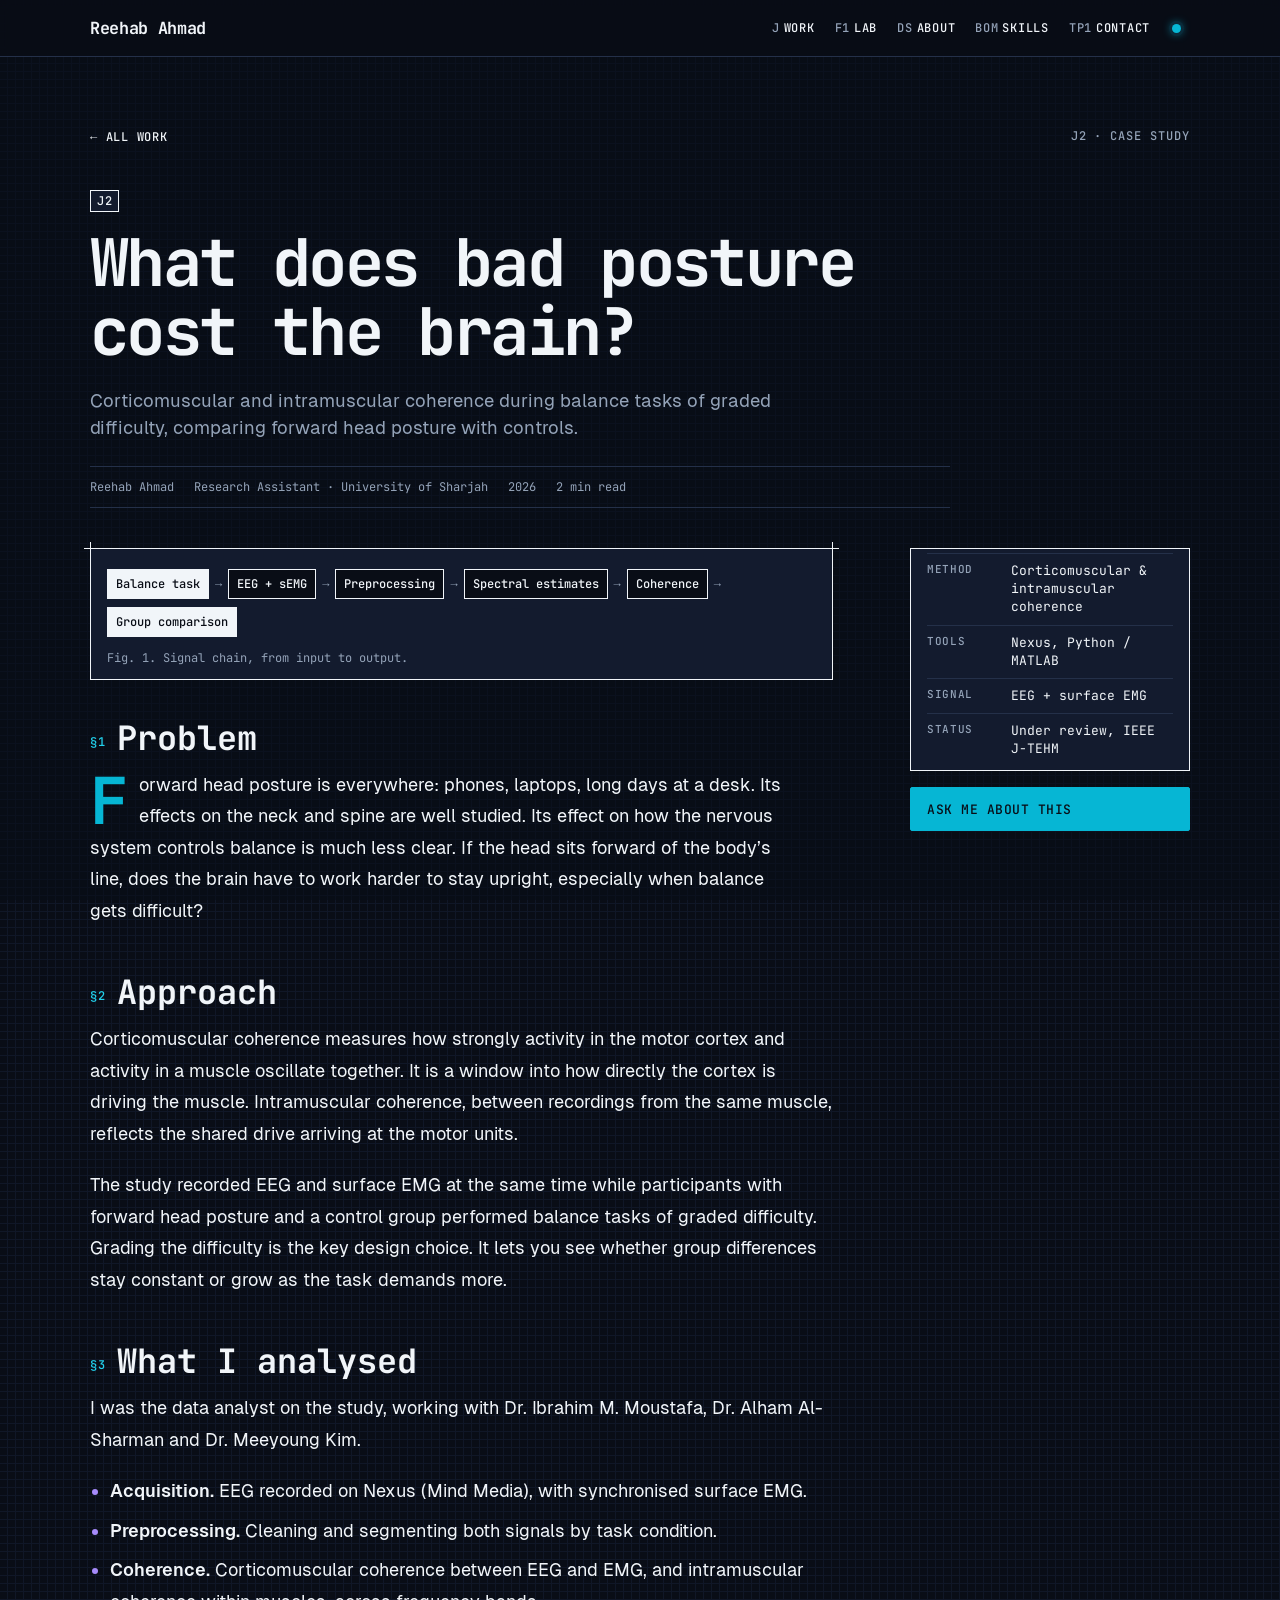
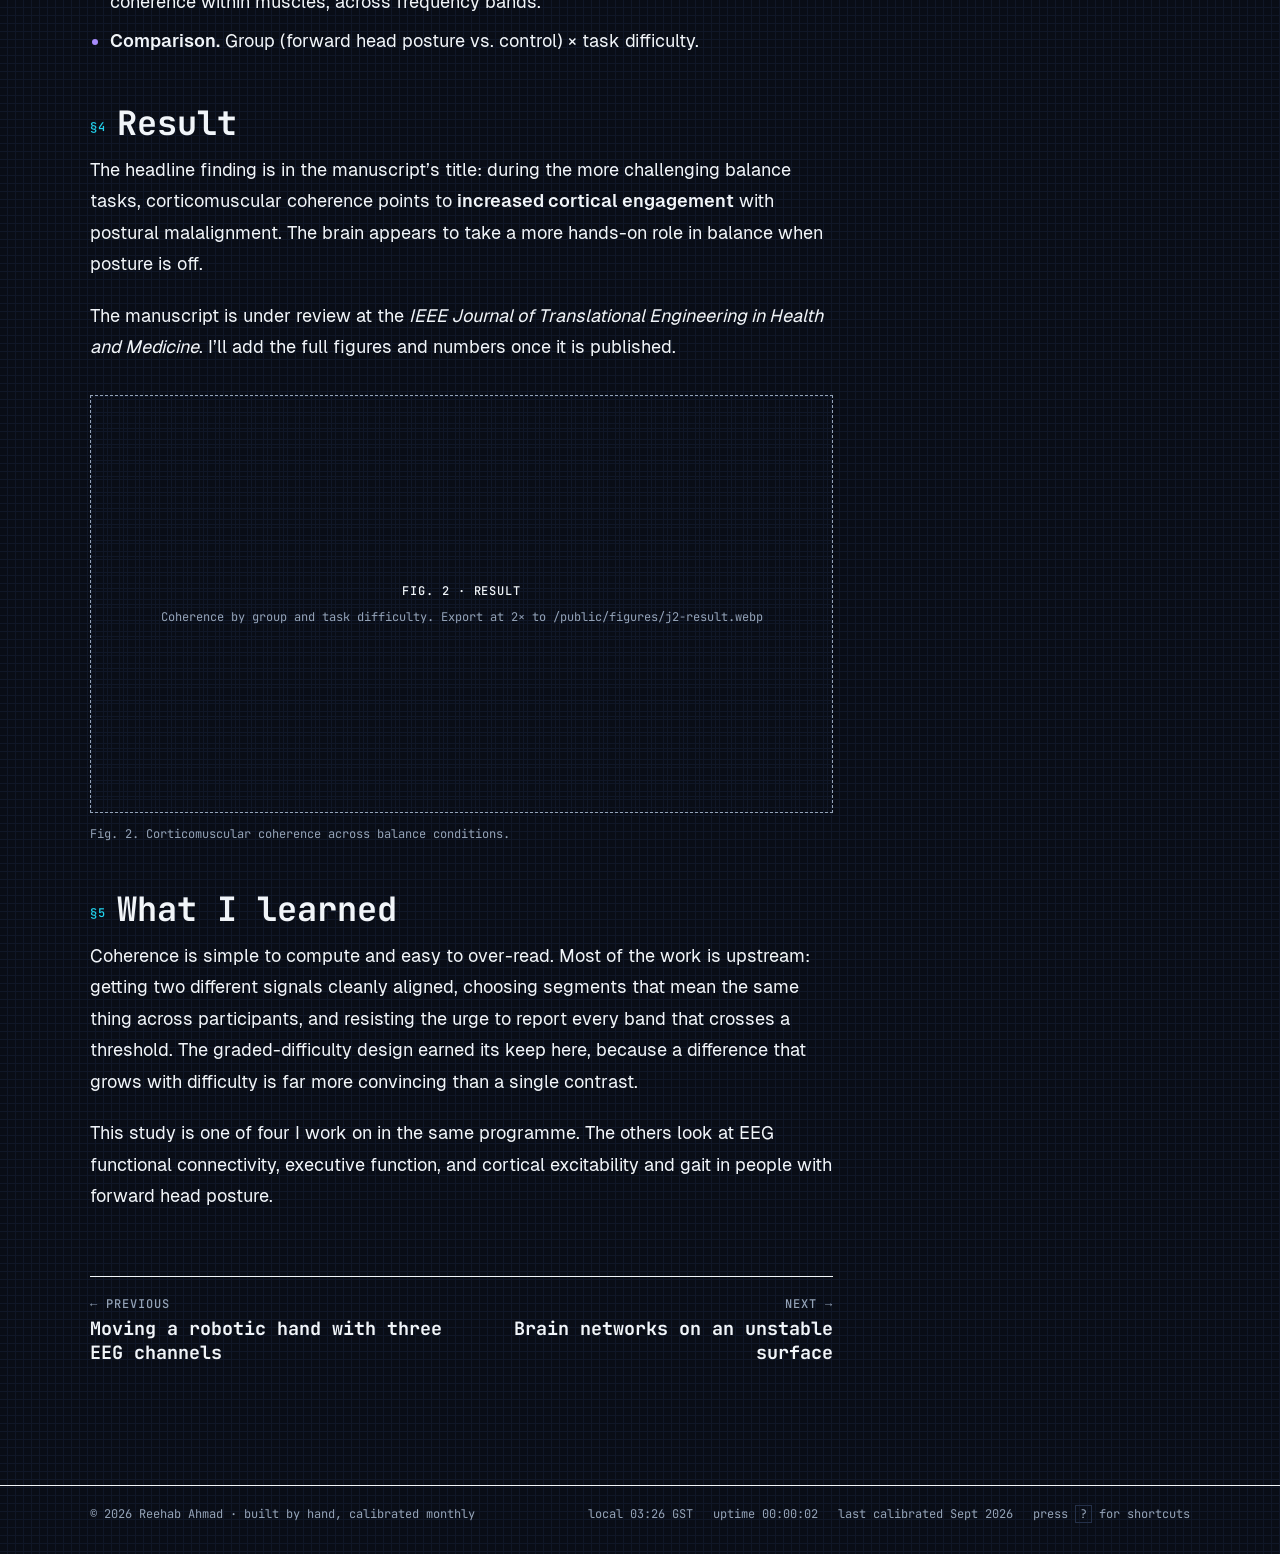
==== commit 94468bfa: "Publish site" ====
--- a/work/corticomuscular-coherence/index.html
+++ b/work/corticomuscular-coherence/index.html
@@ -1,4 +1,4 @@
-<!DOCTYPE html><html lang="en"><head><meta charset="utf-8"><meta name="viewport" content="width=device-width, initial-scale=1, viewport-fit=cover"><title>What does bad posture cost the brain? · Reehab Ahmad</title><meta name="description" content="Corticomuscular and intramuscular coherence during balance tasks of graded difficulty, comparing forward head posture with controls."><link rel="canonical" href="https://recoded-13.github.io/work/corticomuscular-coherence/"><link rel="icon" href="/favicon.svg" type="image/svg+xml"><link rel="sitemap" href="/sitemap-index.xml"><meta name="theme-color" content="#090d16"><meta property="og:type" content="article"><meta property="og:title" content="What does bad posture cost the brain? · Reehab Ahmad"><meta property="og:description" content="Corticomuscular and intramuscular coherence during balance tasks of graded difficulty, comparing forward head posture with controls."><meta property="og:url" content="https://recoded-13.github.io/work/corticomuscular-coherence/"><meta property="og:image" content="https://recoded-13.github.io/og.png"><meta property="og:image:width" content="1200"><meta property="og:image:height" content="630"><meta name="twitter:card" content="summary_large_image"><script type="application/ld+json">{"@context":"https://schema.org","@type":"Person","name":"Reehab Ahmad","jobTitle":"Neural Engineer","url":"https://recoded-13.github.io/","email":"mailto:reehabahmedraja@gmail.com","sameAs":["https://github.com/recoded-13","https://www.linkedin.com/in/reehab-ahmad"],"knowsAbout":["EEG","Brain-computer interfaces","Biomedical signal processing","Functional connectivity"],"alumniOf":{"@type":"CollegeOrUniversity","name":"Riphah International University"},"address":{"@type":"PostalAddress","addressCountry":"AE"}}</script><link rel="stylesheet" href="/_astro/Base.DsLZSDT1.css"></head><body><a class="skip" href="#main">Skip to content</a><header class="top"><div class="wrap"><a class="brand" href="/" data-probe="HOME · 0V · ok">Reehab Ahmad</a><nav aria-label="Primary"><a href="/#work"><span>J</span>Work</a><a href="/#wall"><span>W1</span>Wall</a><a href="/#about"><span>DS</span>About</a><a href="/#skills"><span>BOM</span>Skills</a><a href="/#contact"><span>TP1</span>Contact</a><button class="led" id="led" type="button" aria-pressed="false" aria-label="Power LED: toggle debug view (D)" title="Debug view (D)"><i></i></button></nav></div></header><main id="main"><div class="progress" aria-hidden="true"></div><article class="article"><div class="wrap"><nav class="crumbs" aria-label="Breadcrumb"><a href="/#work">← All work</a><span class="label">J2 · case study</span></nav><header class="art-head"><span class="ref">J2</span><h1>What does bad posture cost the brain?</h1><p class="dek">Corticomuscular and intramuscular coherence during balance tasks of graded difficulty, comparing forward head posture with controls.</p><div class="byline"><span>Reehab Ahmad</span><span>Research Assistant · University of Sharjah</span><span>2026</span><span>2 min read</span></div></header><div class="art-layout"><div><figure class="chain xhair"><ol aria-label="Signal chain"><li><span>Balance task</span></li><li><span>EEG + sEMG</span></li><li><span>Preprocessing</span></li><li><span>Spectral estimates</span></li><li><span>Coherence</span></li><li><span>Group comparison</span></li></ol><figcaption>Fig. 1. Signal chain, from input to output.</figcaption></figure><div class="prose" id="prose"><h2 id="problem">Problem</h2>
+<!DOCTYPE html><html lang="en"><head><meta charset="utf-8"><meta name="viewport" content="width=device-width, initial-scale=1, viewport-fit=cover"><title>What does bad posture cost the brain? · Reehab Ahmad</title><meta name="description" content="Corticomuscular and intramuscular coherence during balance tasks of graded difficulty, comparing forward head posture with controls."><link rel="canonical" href="https://reehabahmad.github.io/work/corticomuscular-coherence/"><link rel="icon" href="/favicon.svg" type="image/svg+xml"><link rel="sitemap" href="/sitemap-index.xml"><meta name="theme-color" content="#090d16"><meta property="og:type" content="article"><meta property="og:title" content="What does bad posture cost the brain? · Reehab Ahmad"><meta property="og:description" content="Corticomuscular and intramuscular coherence during balance tasks of graded difficulty, comparing forward head posture with controls."><meta property="og:url" content="https://reehabahmad.github.io/work/corticomuscular-coherence/"><meta property="og:image" content="https://reehabahmad.github.io/og.png"><meta property="og:image:width" content="1200"><meta property="og:image:height" content="630"><meta name="twitter:card" content="summary_large_image"><script type="application/ld+json">{"@context":"https://schema.org","@type":"Person","name":"Reehab Ahmad","jobTitle":"Neural Engineer","url":"https://reehabahmad.github.io/","email":"mailto:reehabahmedraja@gmail.com","sameAs":["https://github.com/reehabahmad","https://www.linkedin.com/in/reehab-ahmad"],"knowsAbout":["EEG","Brain-computer interfaces","Biomedical signal processing","Functional connectivity"],"alumniOf":{"@type":"CollegeOrUniversity","name":"Riphah International University"},"address":{"@type":"PostalAddress","addressCountry":"AE"}}</script><link rel="stylesheet" href="/_astro/Base.aRRLHPbg.css"></head><body><a class="skip" href="#main">Skip to content</a><header class="top"><div class="wrap"><a class="brand" href="/" data-probe="HOME · 0V · ok">Reehab Ahmad</a><nav aria-label="Primary"><a href="/#work"><span>J</span>Work</a><a href="/#lab"><span>F1</span>Lab</a><a href="/#about"><span>DS</span>About</a><a href="/#skills"><span>BOM</span>Skills</a><a href="/#contact"><span>TP1</span>Contact</a><button class="led" id="led" type="button" aria-pressed="false" aria-label="Power LED: toggle debug view (D)" title="Debug view (D)"><i></i></button></nav></div></header><main id="main"><div class="progress" aria-hidden="true"></div><article class="article"><div class="wrap"><nav class="crumbs" aria-label="Breadcrumb"><a href="/#work">← All work</a><span class="label">J2 · case study</span></nav><header class="art-head"><span class="ref">J2</span><h1>What does bad posture cost the brain?</h1><p class="dek">Corticomuscular and intramuscular coherence during balance tasks of graded difficulty, comparing forward head posture with controls.</p><div class="byline"><span>Reehab Ahmad</span><span>Research Assistant · University of Sharjah</span><span>2026</span><span>2 min read</span></div></header><div class="art-layout"><div><figure class="chain xhair"><ol aria-label="Signal chain"><li><span>Balance task</span></li><li><span>EEG + sEMG</span></li><li><span>Preprocessing</span></li><li><span>Spectral estimates</span></li><li><span>Coherence</span></li><li><span>Group comparison</span></li></ol><figcaption>Fig. 1. Signal chain, from input to output.</figcaption></figure><div class="prose" id="prose"><h2 id="problem">Problem</h2>
 <p>Forward head posture is everywhere: phones, laptops, long days at a desk. Its effects on the neck and spine are well studied. Its effect on how the nervous system controls balance is much less clear. If the head sits forward of the body’s line, does the brain have to work harder to stay upright, especially when balance gets difficult?</p>
 <h2 id="approach">Approach</h2>
 <p>Corticomuscular coherence measures how strongly activity in the motor cortex and activity in a muscle oscillate together. It is a window into how directly the cortex is driving the muscle. Intramuscular coherence, between recordings from the same muscle, reflects the shared drive arriving at the motor units.</p>
--- a/_astro/Base.aRRLHPbg.css
+++ b/_astro/Base.aRRLHPbg.css
@@ -0,0 +1 @@
+@font-face{font-family:Geist Sans;font-style:normal;font-display:swap;font-weight:400;src:url(/_astro/geist-sans-latin-400-normal.gapTbOY8.woff2)format("woff2"),url(/_astro/geist-sans-latin-400-normal.BOaIZNA2.woff)format("woff")}@font-face{font-family:Geist Sans;font-style:normal;font-display:swap;font-weight:600;src:url(/_astro/geist-sans-latin-600-normal.DFOURf8L.woff2)format("woff2"),url(/_astro/geist-sans-latin-600-normal.CA1yjETN.woff)format("woff")}@font-face{font-family:JetBrains Mono;font-style:normal;font-display:swap;font-weight:400;src:url(/_astro/jetbrains-mono-latin-400-normal.V6pRDFza.woff2)format("woff2"),url(/_astro/jetbrains-mono-latin-400-normal.6-qcROiO.woff)format("woff")}@font-face{font-family:JetBrains Mono;font-style:normal;font-display:swap;font-weight:500;src:url(/_astro/jetbrains-mono-latin-500-normal.BWZEU5yA.woff2)format("woff2"),url(/_astro/jetbrains-mono-latin-500-normal.CJOVTJB7.woff)format("woff")}@font-face{font-family:JetBrains Mono;font-style:normal;font-display:swap;font-weight:700;src:url(/_astro/jetbrains-mono-latin-700-normal.BYuf6tUa.woff2)format("woff2"),url(/_astro/jetbrains-mono-latin-700-normal.D3wTyLJW.woff)format("woff")}:root{--bg:#090d16;--panel:#131b2e;--ink:#f1f5f9;--ink-muted:#94a3b8;--grid:#101727;--rule:#243049;--accent:#06b6d4;--accent-ink:#22d3ee;--accent-soft:#0b2b3a;--accent-2:#a78bfa;--ok:var(--accent-2);--font-display:"JetBrains Mono", ui-monospace, "SF Mono", Menlo, Consolas, monospace;--font-body:"Geist Sans", "Geist", system-ui, -apple-system, "Segoe UI", sans-serif;--font-mono:"JetBrains Mono", ui-monospace, "SF Mono", Menlo, Consolas, monospace;--step--1:.8125rem;--step-0:1.0625rem;--step-1:1.15rem;--step-2:1.35rem;--step-3:clamp(1.6rem, 3.2vw, 2.1rem);--step-4:clamp(2.4rem, 6vw, 4.1rem);--unit:8px;--radius:2px;--ease:cubic-bezier(.2, .7, .2, 1);--dur:.3s;--gutter:clamp(16px, 4vw, 40px);--measure:68ch;color-scheme:dark;--term-bg:#060911;--term-ink:#f1f5f9;--term-muted:#94a3b8;--term-ok:#67e8f9;--term-accent:#22d3ee;--term-rule:#1e293b}*,:before,:after{box-sizing:border-box}html{-webkit-text-size-adjust:100%;scroll-padding-top:72px}@media (prefers-reduced-motion:no-preference){html{scroll-behavior:smooth}}body{background-color:var(--bg);transition:background-color var(--dur) var(--ease), color var(--dur) var(--ease);color:var(--ink);font:400 var(--step-0)/1.65 var(--font-body);background-image:linear-gradient(var(--grid) 1px, transparent 1px), linear-gradient(90deg, var(--grid) 1px, transparent 1px);text-rendering:optimizelegibility;background-position:-1px -1px;background-size:8px 8px;margin:0}body:before{content:"";z-index:-1;pointer-events:none;background:color-mix(in srgb, var(--bg) 55%, transparent);position:fixed;inset:0}img,svg,canvas{max-width:100%;display:block}a{color:var(--accent-ink);text-underline-offset:3px;text-decoration-thickness:1px}a:hover{text-decoration-thickness:2px}:focus-visible{outline:2px solid var(--accent-ink);outline-offset:3px}::selection{background:var(--accent-soft)}h1,h2,h3{text-wrap:balance}p{text-wrap:pretty}.skip{background:var(--ink);color:var(--bg);z-index:100;padding:8px 12px;position:absolute;top:8px;left:-9999px}.skip:focus{left:8px}.visually-hidden{clip:rect(0 0 0 0);white-space:nowrap;width:1px;height:1px;overflow:hidden;position:absolute!important}.mono{font-family:var(--font-mono)}.label{font:500 .75rem/1.2 var(--font-mono);letter-spacing:.08em;text-transform:uppercase;color:var(--ink-muted)}.ref{font:500 .75rem/1 var(--font-mono);letter-spacing:.06em;border:1px solid var(--ink);color:var(--ink);background:var(--panel);padding:4px 6px;display:inline-block}.wrap{width:100%;max-width:1180px;padding-inline:var(--gutter);margin-inline:auto}.top{z-index:40;background:color-mix(in srgb, var(--bg) 92%, transparent);backdrop-filter:blur(6px);border-bottom:1px solid var(--rule);position:sticky;top:0}.top .wrap{justify-content:space-between;align-items:center;gap:16px;min-height:56px;display:flex}.brand{color:var(--ink);font:600 1.05rem/1 var(--font-display);letter-spacing:-.02em;align-items:center;gap:10px;text-decoration:none;display:flex}.top nav{align-items:center;gap:4px;display:flex}.top nav a{font:500 .75rem var(--font-mono);letter-spacing:.06em;text-transform:uppercase;color:var(--ink);padding:8px;text-decoration:none}.top nav a span{color:var(--ink-muted);margin-right:4px}.top nav a:hover{color:var(--accent-ink)}@media (width<=860px){.top nav a:not(.nav-cta){display:none}}.led{cursor:pointer;background:0 0;border:0;border-radius:50%;place-items:center;block-size:28px;inline-size:28px;padding:0;display:grid}.led i{background:var(--accent);block-size:9px;inline-size:9px;box-shadow:0 0 0 3px var(--accent-soft), 0 0 10px var(--accent);border-radius:50%;animation:2.4s ease-in-out infinite led}@keyframes led{0%,70%,to{opacity:1}80%{opacity:.25}}.btn{min-height:44px;font:500 .8125rem/1 var(--font-mono);letter-spacing:.04em;text-transform:uppercase;border:1px solid var(--ink);color:var(--ink);background:var(--panel);border-radius:var(--radius);transition:background var(--dur) var(--ease), color var(--dur) var(--ease), transform .12s var(--ease);cursor:pointer;align-items:center;gap:8px;padding:10px 16px;text-decoration:none;display:inline-flex}.btn:hover{background:var(--ink);color:var(--bg)}.btn:active{transform:translateY(1px)}.btn--primary{background:var(--accent);border-color:var(--accent);color:var(--bg)}.btn--primary:hover{background:var(--ink);border-color:var(--ink);color:var(--bg)}.btn svg{flex:none;block-size:16px;inline-size:16px}.icon-links{gap:4px;display:flex}.icon-link{block-size:44px;inline-size:44px;color:var(--ink);border-radius:var(--radius);transition:border-color var(--dur) var(--ease), color var(--dur) var(--ease);border:1px solid #0000;place-items:center;display:grid}.icon-link:hover{border-color:var(--ink);color:var(--accent-ink)}.icon-link svg{block-size:20px;inline-size:20px}.sec{padding-block:clamp(56px,9vw,104px) 0;position:relative}.sec-head{grid-template-columns:auto 1fr auto;align-items:baseline;gap:8px 16px;margin-bottom:32px;display:grid}.sec-head h2{font:600 var(--step-3)/1.1 var(--font-display);letter-spacing:-.03em;margin:0}.sec-head .aside{font:400 .75rem var(--font-mono);color:var(--ink-muted);text-align:right}@media (width<=640px){.sec-head{grid-template-columns:auto 1fr}.sec-head .aside{text-align:left;grid-column:1/-1}}.rule{border-top:1px solid var(--ink);opacity:.55;background-image:repeating-linear-gradient(90deg, var(--ink) 0 1px, transparent 1px 40px), repeating-linear-gradient(90deg, var(--ink) 0 1px, transparent 1px 8px);background-repeat:no-repeat;background-size:100% 10px,100% 5px;block-size:12px;margin:0}.xhair{position:relative}.xhair:before,.xhair:after{content:"";pointer-events:none;background:linear-gradient(var(--ink), var(--ink)) center / 13px 1px no-repeat, linear-gradient(var(--ink), var(--ink)) center / 1px 13px no-repeat;block-size:13px;inline-size:13px;position:absolute}.xhair:before{top:-7px;left:-7px}.xhair:after{top:-7px;right:-7px}.hero{padding-block:clamp(32px,6vw,72px) 0}.hero-grid{grid-template-columns:minmax(0,1fr) minmax(0,1.05fr);align-items:center;gap:clamp(24px,5vw,64px);display:grid}.hero h1{font:700 var(--step-4)/.95 var(--font-display);letter-spacing:-.045em;margin:16px 0}.positioning{font:500 var(--step-2)/1.45 var(--font-display);max-width:34ch;margin:0 0 16px}.intro{color:var(--ink-muted);max-width:46ch;margin:0 0 24px}.hero-actions{flex-wrap:wrap;align-items:center;gap:12px;display:flex}.scope{background:var(--panel);border:1px solid var(--ink);padding:12px}.scope-bar{flex-wrap:wrap;justify-content:space-between;align-items:center;gap:8px 12px;margin-bottom:8px;display:flex}.scope-bar .readout{flex:100%;margin:0}.readout{font:500 .75rem var(--font-mono);color:var(--ink)}.readout b{color:var(--accent-ink);font-weight:500}.scope-controls{flex-wrap:wrap;gap:8px;display:flex}.seg{border:1px solid var(--ink);display:flex}.seg button{font:500 .75rem var(--font-mono);border:0;border-left:1px solid var(--ink);min-block-size:32px;min-inline-size:40px;color:var(--ink);cursor:pointer;transition:background var(--dur) var(--ease), color var(--dur) var(--ease);background:0 0;padding:4px 8px}.seg button:first-child{border-left:0}.seg button:hover{background:var(--accent-soft)}.seg button[aria-pressed=true]{background:var(--ink);color:var(--bg)}.modes button[aria-pressed=true]{background:var(--accent-2);color:var(--panel)}.map-wrap{aspect-ratio:1/.92;position:relative}#map{cursor:crosshair;block-size:100%;inline-size:100%}.scope-foot{justify-content:space-between;gap:12px;margin-top:8px;display:flex}@media (width<=767px){.hero-grid{grid-template-columns:1fr}}.cards{grid-template-columns:repeat(2,minmax(0,1fr));gap:24px;display:grid}@media (width<=767px){.cards{grid-template-columns:1fr}}.card{background:var(--panel);border:1px solid var(--ink);transition:transform var(--dur) var(--ease), box-shadow var(--dur) var(--ease);flex-direction:column;padding:20px;display:flex;position:relative}.card:hover{box-shadow:4px 4px 0 var(--ink);transform:translate(-2px,-2px)}.card-top{justify-content:space-between;align-items:center;gap:12px;margin-bottom:16px;display:flex}.status{font:500 .6875rem var(--font-mono);letter-spacing:.06em;text-transform:uppercase;color:var(--ink-muted);align-items:center;gap:6px;display:inline-flex}.status:before{content:"";background:var(--ink-muted);border-radius:50%;block-size:7px;inline-size:7px}.status[data-state=live]:before{background:var(--accent)}.status[data-state=done]:before{background:var(--ok)}.card h3{font:600 var(--step-2)/1.15 var(--font-display);margin:0 0 8px}.card h3 a{color:var(--ink);text-decoration:none}.card h3 a:after{content:"";position:absolute;inset:0}.card p{color:var(--ink-muted);margin:0 0 16px;font-size:.95rem}.spec{border-collapse:collapse;inline-size:100%;font:400 .8125rem/1.4 var(--font-mono);margin-top:auto}.spec th,.spec td{border-top:1px solid var(--rule);text-align:left;vertical-align:top;padding:8px 0}.spec th{color:var(--ink-muted);text-transform:uppercase;letter-spacing:.06em;inline-size:34%;padding-right:12px;font-size:.6875rem;font-weight:500}.card-foot{font:500 .75rem var(--font-mono);letter-spacing:.04em;text-transform:uppercase;justify-content:space-between;align-items:center;margin-top:16px;display:flex}.card-foot .more{color:var(--accent-ink)}.card-foot .extra{z-index:1;gap:12px;display:flex;position:relative}.bench{border-top:1px solid var(--ink);margin-top:40px}.bench h3{font:500 .75rem var(--font-mono);letter-spacing:.08em;text-transform:uppercase;color:var(--ink-muted);margin:16px 0 8px}.bench ul{margin:0;padding:0;list-style:none}.bench li{border-bottom:1px solid var(--rule);grid-template-columns:1fr auto;align-items:baseline;gap:4px 16px;padding:12px 0;display:grid}.bench li a{color:var(--ink);font:600 var(--step-1)/1.3 var(--font-display);text-decoration:none}.bench li a:hover{color:var(--accent-ink)}.bench li span{font:400 .75rem var(--font-mono);color:var(--ink-muted)}.bench li p{color:var(--ink-muted);grid-column:1/-1;margin:0;font-size:.9rem}.lab{grid-template-columns:minmax(0,300px) minmax(0,1fr);align-items:start;gap:24px;display:grid}@media (width<=900px){.lab{grid-template-columns:1fr}}.lab-controls,.lab-plots{background:var(--panel);border:1px solid var(--ink);padding:16px}.lab-controls{gap:18px;display:grid}.lab-intro{color:var(--ink-muted);margin:0;font-size:.95rem}.lab-field{gap:6px;display:grid}.lab-field label{font:500 .75rem var(--font-mono);letter-spacing:.06em;text-transform:uppercase;color:var(--ink-muted);justify-content:space-between;gap:12px;display:flex}.lab-field output{color:var(--ink);font-variant-numeric:tabular-nums}.lab-field small{color:var(--ink-muted);font-size:.8rem}.lab input[type=range]{inline-size:100%;accent-color:var(--accent);min-block-size:28px}.lab-toggles{border-top:1px solid var(--rule);gap:10px;padding-top:16px;display:grid}.lab-toggle{cursor:pointer;align-items:center;gap:10px;min-block-size:28px;font-size:.92rem;display:flex}.lab-toggle input{block-size:18px;inline-size:18px;accent-color:var(--accent);flex:none}.lab-toggle small{color:var(--ink-muted);font-size:.8rem;display:block}.lab-presets{flex-wrap:wrap;gap:8px;display:flex}.lab-presets .btn{flex:auto;justify-content:center}.lab-score{border-top:1px solid var(--rule);padding-top:16px}.lab-score p{margin:0}.lab-score .pct{font:700 2.2rem/1 var(--font-display);color:var(--accent);font-variant-numeric:tabular-nums;letter-spacing:-.03em}.lab-score .note{font:400 .8125rem/1.5 var(--font-mono);color:var(--ink);min-block-size:3em;margin-top:8px}.lab-plots{gap:16px;display:grid}.lab-plot{gap:6px;margin:0;display:grid}.lab-plot canvas{block-size:190px;inline-size:100%}.lab-plot+.lab-plot canvas{block-size:160px}.lab-plot figcaption{flex-wrap:wrap;justify-content:space-between;gap:12px;margin:0;display:flex}.lab-legend{gap:14px;display:inline-flex}.lab-legend i{vertical-align:middle;block-size:2px;inline-size:14px;margin-right:5px;display:inline-block}.ds{grid-template-columns:minmax(0,1fr) minmax(0,1fr);gap:24px;display:grid}@media (width<=900px){.ds{grid-template-columns:1fr}}.ds-block{background:var(--panel);border:1px solid var(--ink)}.ds-block>h3{background:var(--ink);color:var(--bg);font:500 .75rem var(--font-mono);letter-spacing:.08em;text-transform:uppercase;justify-content:space-between;margin:0;padding:8px 16px;display:flex}.ds-block>h3 span{color:var(--rule)}.ds-body{padding:16px}.ds-body p{max-width:var(--measure);margin:0 0 12px}.ds-body ul{margin:0;padding-left:18px}.ds-body li{margin:4px 0}.ds-body li::marker{content:"▪  ";color:var(--accent-2)}.kv{border-collapse:collapse;inline-size:100%;font-size:.9rem}.kv th,.kv td{text-align:left;border-bottom:1px solid var(--rule);vertical-align:top;padding:8px 0}.kv th{font:500 .6875rem var(--font-mono);text-transform:uppercase;letter-spacing:.06em;color:var(--ink-muted);inline-size:38%;padding-right:12px}.kv tr:last-child th,.kv tr:last-child td{border-bottom:0}.ds-wide{grid-column:1/-1}.pins{margin:0;padding:0;list-style:none}.pins li{border-bottom:1px solid var(--rule);grid-template-columns:44px minmax(0,1fr) auto;gap:4px 16px;padding:14px 0;display:grid}.pins li:last-child{border-bottom:0}.pin{font:500 .75rem var(--font-mono);border:1px solid var(--ink);place-items:center;block-size:26px;display:grid}.pins b{font-weight:600}.pins .org{color:var(--ink-muted);font-size:.9rem}.pins .when{font:400 .75rem var(--font-mono);color:var(--ink-muted);white-space:nowrap;font-variant-numeric:tabular-nums}.pins .note{max-width:var(--measure);grid-column:2/-1;margin:4px 0 0;font-size:.9rem}@media (width<=560px){.pins li{grid-template-columns:36px minmax(0,1fr)}.pins .when{grid-column:2}}.table-scroll{background:var(--panel);border:1px solid var(--ink);overflow-x:auto}.bom{border-collapse:collapse;inline-size:100%;min-inline-size:560px;font-size:.9rem}.bom th{font:500 .6875rem var(--font-mono);text-transform:uppercase;letter-spacing:.08em;text-align:left;background:var(--ink);color:var(--bg);padding:10px 16px}.bom td{border-top:1px solid var(--rule);vertical-align:top;padding:10px 16px}.bom td:first-child{font:400 .75rem var(--font-mono);color:var(--ink-muted);font-variant-numeric:tabular-nums;inline-size:56px}.bom td.part{font-weight:600}.lvl{font:400 .75rem var(--font-mono);align-items:center;gap:8px;display:inline-flex}.lvl i{gap:2px;display:inline-flex}.lvl i b{border:1px solid var(--ink);block-size:12px;inline-size:6px}.lvl i b.on{background:var(--ink)}.used{font:400 .75rem var(--font-mono);color:var(--ink-muted)}.log{border-top:1px solid var(--ink);margin:0;padding:0;list-style:none}.log li{border-bottom:1px solid var(--rule);grid-template-columns:150px minmax(0,1fr);gap:4px 24px;padding:20px 0;display:grid}.log .kind{font:500 .6875rem var(--font-mono);text-transform:uppercase;letter-spacing:.08em;color:var(--ink-muted);padding-top:6px}.log .kind[data-k=Peer-reviewed]{color:var(--ok)}.log .kind[data-k=Under\ review]{color:var(--accent-ink)}.log h3{font:600 var(--step-1)/1.3 var(--font-display);margin:0 0 4px}.log h3 a{color:var(--ink)}.log h3 a:hover{color:var(--accent-ink)}.log p{color:var(--ink-muted);margin:0;font-size:.9rem}@media (width<=640px){.log li{grid-template-columns:1fr}}.contact-grid{grid-template-columns:minmax(0,.9fr) minmax(0,1.1fr);align-items:start;gap:32px;display:grid}@media (width<=900px){.contact-grid{grid-template-columns:1fr}}.contact-lead{font:400 var(--step-1)/1.6 var(--font-body);margin:0 0 24px}.channels{border-top:1px solid var(--rule);margin:0 0 24px;padding:0;list-style:none}.channels li{border-bottom:1px solid var(--rule);align-items:center;gap:12px;min-inline-size:0;padding:12px 0;display:flex}.channels svg{flex:none;block-size:20px;inline-size:20px}.channels a{color:var(--ink);overflow-wrap:anywhere}.channels a:hover{color:var(--accent-ink)}.channels .label{margin-left:auto}.copy{font:500 .6875rem var(--font-mono);text-transform:uppercase;letter-spacing:.06em;border:1px solid var(--rule);cursor:pointer;color:var(--ink-muted);background:0 0;min-block-size:32px;padding:6px 8px}.copy:hover{border-color:var(--ink);color:var(--ink)}.term{background:var(--term-bg);color:var(--term-ink);border:1px solid var(--ink);font-family:var(--font-mono)}.term-bar{border-bottom:1px solid var(--term-rule);color:var(--term-muted);align-items:center;gap:6px;padding:10px 12px;font-size:.75rem;display:flex}.term-bar i{background:var(--term-rule);border-radius:50%;block-size:9px;inline-size:9px}.term-bar i:first-child{background:var(--accent)}.term-bar span{margin-left:8px}.term form{gap:14px;padding:16px;display:grid}.term label{color:var(--term-muted);margin-bottom:4px;font-size:.8125rem;display:block}.term label:before{content:"$ ";color:var(--term-accent)}.term input,.term textarea{inline-size:100%;font:400 .9rem var(--font-mono);background:var(--bg);color:var(--term-ink);border:1px solid var(--term-rule);caret-color:var(--accent);border-radius:0;padding:10px}.term input:focus-visible,.term textarea:focus-visible{outline:2px solid var(--term-accent);outline-offset:0}.term textarea{resize:vertical;min-block-size:120px}.term .btn{background:var(--term-accent);border-color:var(--term-accent);color:var(--term-bg);justify-self:start}.term .btn:hover{background:var(--term-ink);border-color:var(--term-ink);color:var(--term-bg)}.term-out{color:var(--term-ok);min-block-size:1.3em;margin:0;font-size:.8125rem}.foot{border-top:1px solid var(--ink);margin-top:clamp(64px,10vw,120px);padding-block:20px 32px}.foot .wrap{font:400 .75rem var(--font-mono);color:var(--ink-muted);flex-wrap:wrap;justify-content:space-between;gap:12px 24px;display:flex}.foot kbd{font:inherit;border:1px solid var(--rule);padding:0 4px}.readouts{font-variant-numeric:tabular-nums;flex-wrap:wrap;gap:8px 20px;display:flex}.probe{z-index:90;pointer-events:none;font:500 .6875rem var(--font-mono);color:var(--bg);background:var(--ink);white-space:nowrap;opacity:0;padding:3px 6px;transition:opacity .15s;position:fixed;top:0;left:0}.probe.on{opacity:1}@media (pointer:fine){.has-probe a,.has-probe button,.has-probe .card{cursor:crosshair}}.debug [data-ref]{outline:1px dashed var(--accent);outline-offset:2px;position:relative}.debug [data-ref]:after{content:attr(data-ref) "  " attr(data-dim);z-index:30;font:500 10px/1 var(--font-mono);color:var(--bg);background:var(--accent-ink);white-space:pre;pointer-events:none;padding:3px 5px;position:absolute;top:-18px;left:0}.debug .sec,.debug .card,.debug .ds-block{background-image:repeating-linear-gradient(0deg, transparent 0 7px, color-mix(in srgb, var(--accent) 18%, transparent) 7px 8px)}dialog{border:1px solid var(--ink);background:var(--panel);color:var(--ink);max-inline-size:min(420px,100% - 32px);padding:24px}dialog::backdrop{background:#1a1a1a59}dialog h2{font:600 var(--step-2) var(--font-display);margin:0 0 12px}dialog dl{grid-template-columns:auto 1fr;gap:8px 16px;margin:0 0 16px;font-size:.9rem;display:grid}dialog dt kbd{font:500 .75rem var(--font-mono);border:1px solid var(--ink);padding:2px 6px}.progress{z-index:60;background:var(--accent);transform-origin:0;block-size:2px;inline-size:100%;position:fixed;top:0;left:0;transform:scaleX(0)}.article{padding-block:clamp(32px,6vw,72px) 0}.crumbs{font:500 .75rem var(--font-mono);letter-spacing:.06em;text-transform:uppercase;justify-content:space-between;gap:16px;margin-bottom:40px;display:flex}.crumbs a{color:var(--ink);text-decoration:none}.crumbs a:hover{color:var(--accent-ink)}.art-head{max-width:860px}.art-head h1{font:700 var(--step-4)/1.05 var(--font-display);letter-spacing:-.04em;margin:16px 0 20px}.dek{font:400 var(--step-1)/1.5 var(--font-body);color:var(--ink-muted);max-width:60ch;margin:0 0 24px}.byline{font:400 .75rem var(--font-mono);color:var(--ink-muted);border-block:1px solid var(--rule);flex-wrap:wrap;gap:8px 20px;padding-block:12px;display:flex}.art-layout{grid-template-columns:minmax(0,1fr) 280px;align-items:start;gap:clamp(32px,6vw,80px);margin-top:40px;display:grid}@media (width<=960px){.art-layout{grid-template-columns:1fr}.art-side{order:-1}}.art-side{gap:16px;display:grid;position:sticky;top:80px}.art-side .spec{background:var(--panel);border:1px solid var(--ink);padding:4px 16px;display:block}.art-side .spec tbody{inline-size:100%;display:table}.art-links{gap:8px;display:grid}.chain{background:var(--panel);border:1px solid var(--ink);margin:0 0 40px;padding:20px 16px 12px}.chain ol{flex-wrap:wrap;align-items:center;gap:8px 0;margin:0;padding:0;list-style:none;display:flex}.chain li{font:500 .75rem var(--font-mono);align-items:center;display:flex}.chain li span{border:1px solid var(--ink);background:var(--bg);padding:6px 8px}.chain li:not(:last-child):after{content:"→";color:var(--ink-muted);margin:0 6px}.chain li:first-child span,.chain li:last-child span{background:var(--ink);color:var(--bg)}figcaption,.chain figcaption{font:400 .75rem/1.5 var(--font-mono);color:var(--ink-muted);margin-top:12px}.prose{max-width:var(--measure);font-size:1.125rem;line-height:1.75}.prose>h2{font:600 var(--step-3)/1.1 var(--font-display);align-items:baseline;gap:12px;margin:48px 0 12px;display:flex}.prose>h2:before{content:attr(data-n);font:500 .75rem var(--font-mono);color:var(--accent-ink);letter-spacing:.06em;transform:translateY(-4px)}.prose>h2:first-child{margin-top:0}.prose p,.prose ul{margin:0 0 20px}.prose ul{padding-left:20px}.prose li{margin:8px 0}.prose li::marker{color:var(--accent-2)}.prose strong{font-weight:600}.prose>p:first-of-type:first-letter{font:700 3.6em/.8 var(--font-display);float:left;color:var(--accent);margin:6px 10px 0 0}.fig{margin:32px 0}.fig img{border:1px solid var(--ink);block-size:auto;inline-size:100%}.fig-frame{aspect-ratio:16/9;border:1px dashed var(--ink-muted);text-align:center;max-inline-size:100%;font:400 .75rem/1.5 var(--font-mono);color:var(--ink-muted);background-image:linear-gradient(var(--grid) 1px, transparent 1px), linear-gradient(90deg, var(--grid) 1px, transparent 1px);background-size:16px 16px;flex-direction:column;justify-content:center;align-items:center;gap:8px;padding:24px;display:flex}.fig-frame span:first-child{color:var(--ink);letter-spacing:.08em;font-weight:500}.next{border-top:1px solid var(--ink);grid-template-columns:1fr 1fr;gap:24px;margin-top:64px;padding-top:20px;display:grid}.next a{color:var(--ink);gap:6px;text-decoration:none;display:grid}.next a:last-child{text-align:right}.next a span:last-child{font:600 var(--step-1)/1.3 var(--font-display)}.next a:hover span:last-child{color:var(--accent-ink)}@media (width<=560px){.next{grid-template-columns:1fr}.next a:last-child{text-align:left}}@media (prefers-reduced-motion:reduce){*,:before,:after{transition-duration:.01ms!important;animation-duration:.01ms!important;animation-iteration-count:1!important}}.lock{display:none}.locked body{overflow:hidden}.locked .lock{z-index:200;padding:var(--gutter);cursor:pointer;place-items:center;display:grid;position:fixed;inset:0}.lock-half{background:var(--term-bg);height:50.5%;transition:transform .6s cubic-bezier(.7,0,.2,1);position:absolute;left:0;right:0}.lock-top{border-bottom:1px solid var(--term-rule);top:0}.lock-bottom{bottom:0}.lock.open .lock-top{transform:translateY(-101%)}.lock.open .lock-bottom{transform:translateY(101%)}.lock-inner{inline-size:min(640px,100%);color:var(--term-ink);font:400 .9rem/1.75 var(--font-mono);position:relative}.lock.open .lock-inner{visibility:hidden}.lock-head{border-bottom:1px solid var(--term-rule);color:var(--term-muted);letter-spacing:.04em;align-items:center;gap:10px;margin-bottom:12px;padding-bottom:12px;font-size:.75rem;display:flex}.lock-state{text-transform:uppercase;letter-spacing:.1em;color:var(--term-accent);margin-left:auto}.lock.unlocked .lock-state{color:var(--term-ok)}.padlock{block-size:20px;inline-size:20px;color:var(--term-accent);flex:none;overflow:visible}.padlock .shackle{transition:transform .3s var(--ease);transform-origin:17px 11px}.lock.unlocked .padlock{color:var(--term-ok)}.lock.unlocked .padlock .shackle{transform:translateY(-3px)rotate(28deg)}.lock-term{white-space:pre-wrap;overflow-wrap:anywhere;min-block-size:13em;font:inherit;margin:0}.lock-term .prompt{color:var(--term-accent)}.lock-term .ok{color:var(--term-ok)}.lock-term .dim{color:var(--term-muted)}.lock-term b{color:var(--term-ink);font-weight:500}.lock-term .caret{background:var(--term-ink);vertical-align:text-bottom;block-size:1.1em;inline-size:.6em;margin-left:2px;animation:.9s steps(2,end) infinite caret;display:inline-block}@keyframes caret{50%{opacity:0}}.lock-skip{border:1px solid var(--term-rule);color:var(--term-muted);font:500 .75rem var(--font-mono);letter-spacing:.06em;text-transform:uppercase;cursor:pointer;background:0 0;min-block-size:36px;margin-top:16px;padding:8px 12px}.lock-skip:hover,.lock-skip:focus-visible{color:var(--term-ink);border-color:var(--term-ink)}.lock-skip kbd{font:inherit;border:1px solid var(--term-rule);margin-left:4px;padding:0 4px}@media (width<=520px){.lock-inner{font-size:.78rem}}
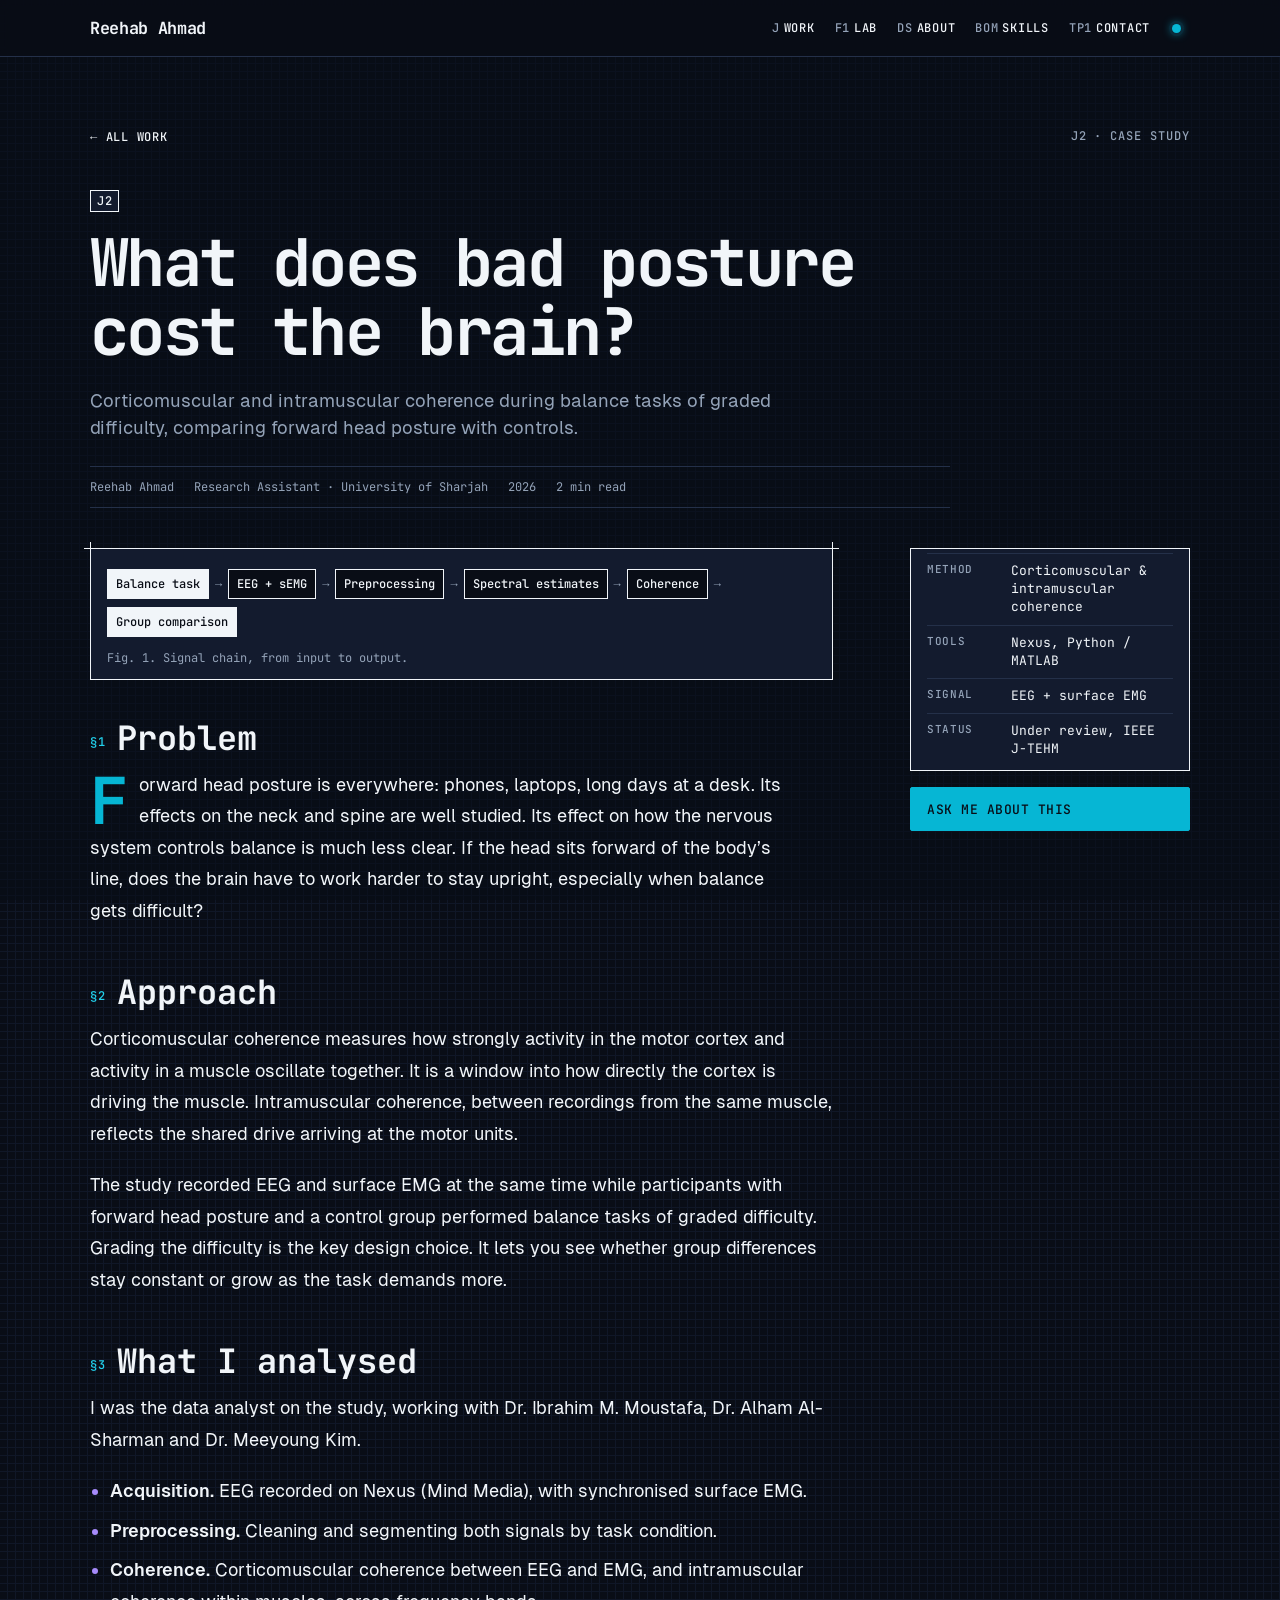
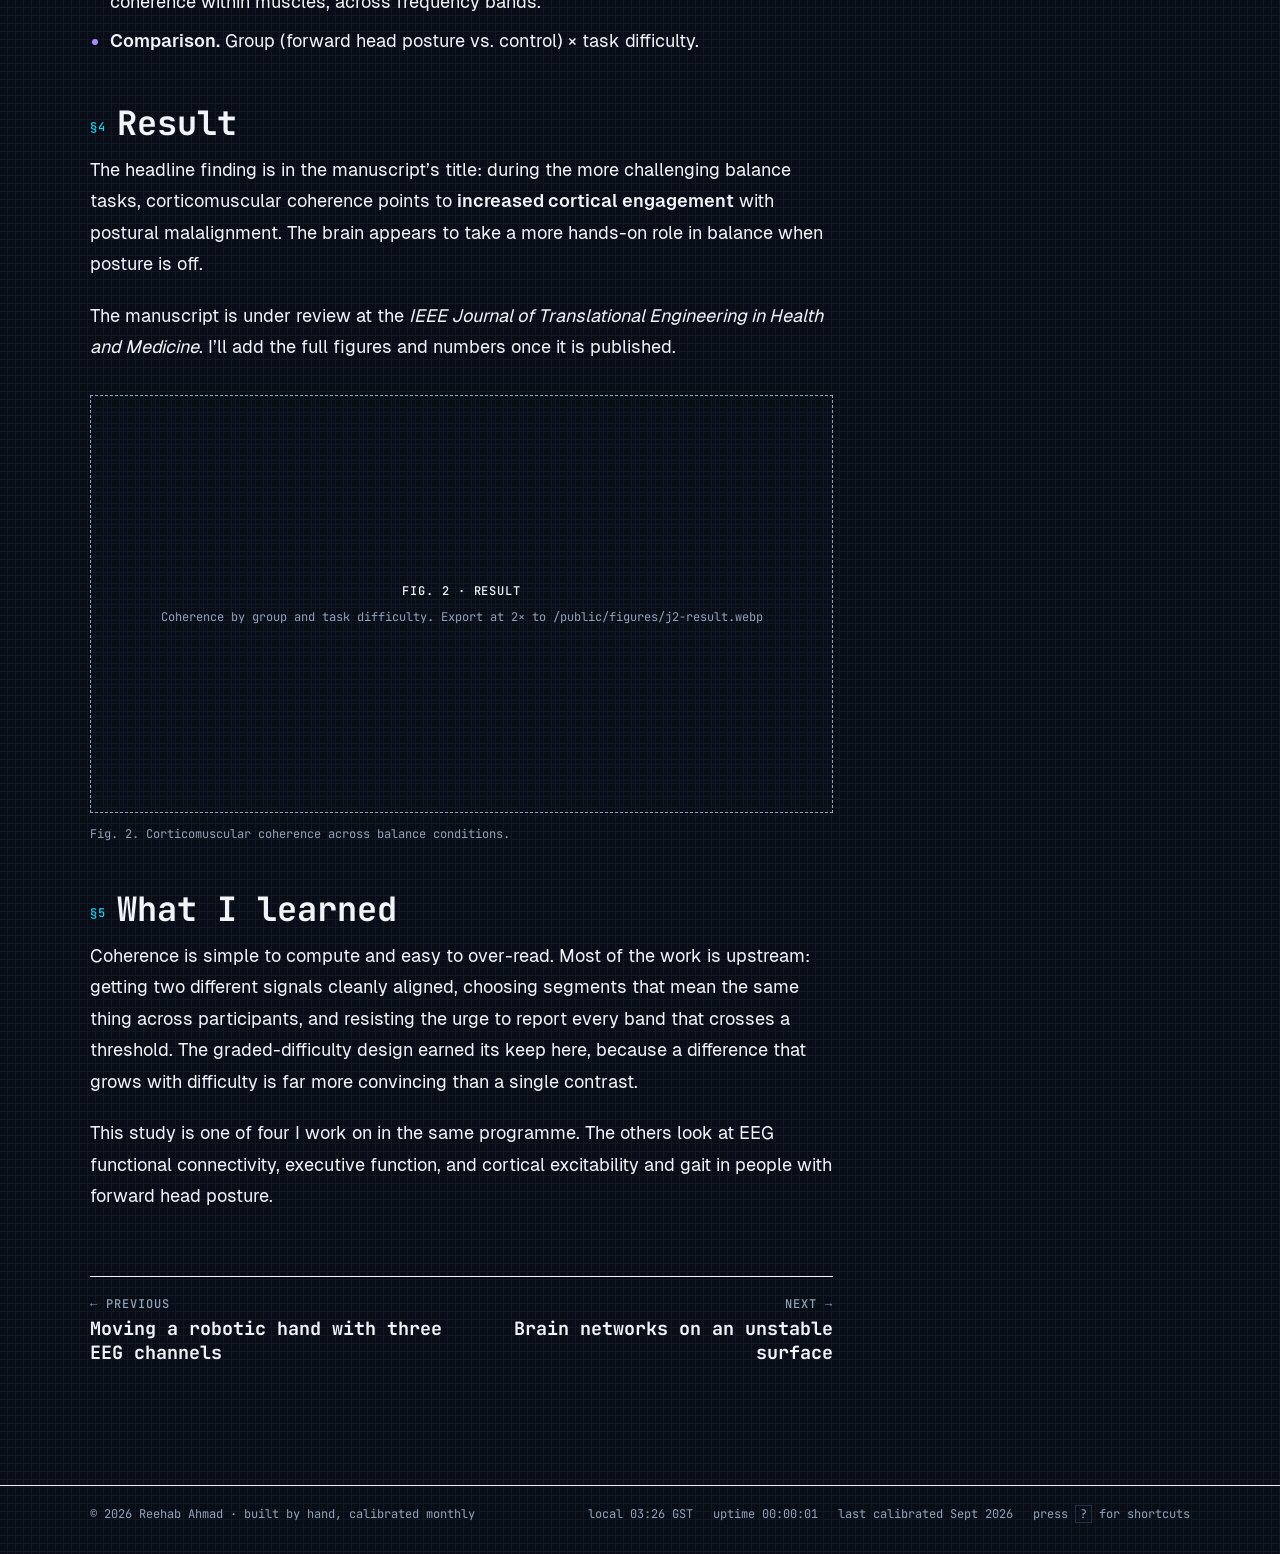
==== commit acd9ccc0: "Publish site" ====
--- a/work/corticomuscular-coherence/index.html
+++ b/work/corticomuscular-coherence/index.html
@@ -1,4 +1,4 @@
-<!DOCTYPE html><html lang="en"><head><meta charset="utf-8"><meta name="viewport" content="width=device-width, initial-scale=1, viewport-fit=cover"><title>What does bad posture cost the brain? · Reehab Ahmad</title><meta name="description" content="Corticomuscular and intramuscular coherence during balance tasks of graded difficulty, comparing forward head posture with controls."><link rel="canonical" href="https://reehabahmad.github.io/work/corticomuscular-coherence/"><link rel="icon" href="/favicon.svg" type="image/svg+xml"><link rel="sitemap" href="/sitemap-index.xml"><meta name="theme-color" content="#090d16"><meta property="og:type" content="article"><meta property="og:title" content="What does bad posture cost the brain? · Reehab Ahmad"><meta property="og:description" content="Corticomuscular and intramuscular coherence during balance tasks of graded difficulty, comparing forward head posture with controls."><meta property="og:url" content="https://reehabahmad.github.io/work/corticomuscular-coherence/"><meta property="og:image" content="https://reehabahmad.github.io/og.png"><meta property="og:image:width" content="1200"><meta property="og:image:height" content="630"><meta name="twitter:card" content="summary_large_image"><script type="application/ld+json">{"@context":"https://schema.org","@type":"Person","name":"Reehab Ahmad","jobTitle":"Neural Engineer","url":"https://reehabahmad.github.io/","email":"mailto:reehabahmedraja@gmail.com","sameAs":["https://github.com/reehabahmad","https://www.linkedin.com/in/reehab-ahmad"],"knowsAbout":["EEG","Brain-computer interfaces","Biomedical signal processing","Functional connectivity"],"alumniOf":{"@type":"CollegeOrUniversity","name":"Riphah International University"},"address":{"@type":"PostalAddress","addressCountry":"AE"}}</script><link rel="stylesheet" href="/_astro/Base.aRRLHPbg.css"></head><body><a class="skip" href="#main">Skip to content</a><header class="top"><div class="wrap"><a class="brand" href="/" data-probe="HOME · 0V · ok">Reehab Ahmad</a><nav aria-label="Primary"><a href="/#work"><span>J</span>Work</a><a href="/#lab"><span>F1</span>Lab</a><a href="/#about"><span>DS</span>About</a><a href="/#skills"><span>BOM</span>Skills</a><a href="/#contact"><span>TP1</span>Contact</a><button class="led" id="led" type="button" aria-pressed="false" aria-label="Power LED: toggle debug view (D)" title="Debug view (D)"><i></i></button></nav></div></header><main id="main"><div class="progress" aria-hidden="true"></div><article class="article"><div class="wrap"><nav class="crumbs" aria-label="Breadcrumb"><a href="/#work">← All work</a><span class="label">J2 · case study</span></nav><header class="art-head"><span class="ref">J2</span><h1>What does bad posture cost the brain?</h1><p class="dek">Corticomuscular and intramuscular coherence during balance tasks of graded difficulty, comparing forward head posture with controls.</p><div class="byline"><span>Reehab Ahmad</span><span>Research Assistant · University of Sharjah</span><span>2026</span><span>2 min read</span></div></header><div class="art-layout"><div><figure class="chain xhair"><ol aria-label="Signal chain"><li><span>Balance task</span></li><li><span>EEG + sEMG</span></li><li><span>Preprocessing</span></li><li><span>Spectral estimates</span></li><li><span>Coherence</span></li><li><span>Group comparison</span></li></ol><figcaption>Fig. 1. Signal chain, from input to output.</figcaption></figure><div class="prose" id="prose"><h2 id="problem">Problem</h2>
+<!DOCTYPE html><html lang="en"><head><meta charset="utf-8"><meta name="viewport" content="width=device-width, initial-scale=1, viewport-fit=cover"><title>What does bad posture cost the brain? · Reehab Ahmad</title><meta name="description" content="Corticomuscular and intramuscular coherence during balance tasks of graded difficulty, comparing forward head posture with controls."><link rel="canonical" href="https://reehabahmad.github.io/work/corticomuscular-coherence/"><link rel="icon" href="/favicon.svg" type="image/svg+xml"><link rel="sitemap" href="/sitemap-index.xml"><meta name="theme-color" content="#090d16"><meta property="og:type" content="article"><meta property="og:title" content="What does bad posture cost the brain? · Reehab Ahmad"><meta property="og:description" content="Corticomuscular and intramuscular coherence during balance tasks of graded difficulty, comparing forward head posture with controls."><meta property="og:url" content="https://reehabahmad.github.io/work/corticomuscular-coherence/"><meta property="og:image" content="https://reehabahmad.github.io/og.png"><meta property="og:image:width" content="1200"><meta property="og:image:height" content="630"><meta name="twitter:card" content="summary_large_image"><script type="application/ld+json">{"@context":"https://schema.org","@type":"Person","name":"Reehab Ahmad","jobTitle":"Neural Engineer","url":"https://reehabahmad.github.io/","email":"mailto:reehabahmedraja@gmail.com","sameAs":["https://github.com/reehabahmad","https://www.linkedin.com/in/reehab-ahmad"],"knowsAbout":["EEG","Brain-computer interfaces","Biomedical signal processing","Functional connectivity"],"alumniOf":{"@type":"CollegeOrUniversity","name":"Riphah International University"},"address":{"@type":"PostalAddress","addressCountry":"AE"}}</script><link rel="stylesheet" href="/_astro/Base.D0ZskowA.css"></head><body><a class="skip" href="#main">Skip to content</a><header class="top"><div class="wrap"><a class="brand" href="/" data-probe="HOME · 0V · ok">Reehab Ahmad</a><nav aria-label="Primary"><a href="/#work"><span>J</span>Work</a><a href="/#lab"><span>F1</span>Lab</a><a href="/#about"><span>DS</span>About</a><a href="/#skills"><span>BOM</span>Skills</a><a href="/#contact"><span>TP1</span>Contact</a><button class="led" id="led" type="button" aria-pressed="false" aria-label="Power LED: toggle debug view (D)" title="Debug view (D)"><i></i></button></nav></div></header><main id="main"><div class="progress" aria-hidden="true"></div><article class="article"><div class="wrap"><nav class="crumbs" aria-label="Breadcrumb"><a href="/#work">← All work</a><span class="label">J2 · case study</span></nav><header class="art-head"><span class="ref">J2</span><h1>What does bad posture cost the brain?</h1><p class="dek">Corticomuscular and intramuscular coherence during balance tasks of graded difficulty, comparing forward head posture with controls.</p><div class="byline"><span>Reehab Ahmad</span><span>Research Assistant · University of Sharjah</span><span>2026</span><span>2 min read</span></div></header><div class="art-layout"><div><figure class="chain xhair"><ol aria-label="Signal chain"><li><span>Balance task</span></li><li><span>EEG + sEMG</span></li><li><span>Preprocessing</span></li><li><span>Spectral estimates</span></li><li><span>Coherence</span></li><li><span>Group comparison</span></li></ol><figcaption>Fig. 1. Signal chain, from input to output.</figcaption></figure><div class="prose" id="prose"><h2 id="problem">Problem</h2>
 <p>Forward head posture is everywhere: phones, laptops, long days at a desk. Its effects on the neck and spine are well studied. Its effect on how the nervous system controls balance is much less clear. If the head sits forward of the body’s line, does the brain have to work harder to stay upright, especially when balance gets difficult?</p>
 <h2 id="approach">Approach</h2>
 <p>Corticomuscular coherence measures how strongly activity in the motor cortex and activity in a muscle oscillate together. It is a window into how directly the cortex is driving the muscle. Intramuscular coherence, between recordings from the same muscle, reflects the shared drive arriving at the motor units.</p>
--- a/_astro/Base.D0ZskowA.css
+++ b/_astro/Base.D0ZskowA.css
@@ -0,0 +1 @@
+@font-face{font-family:Geist Sans;font-style:normal;font-display:swap;font-weight:400;src:url(/_astro/geist-sans-latin-400-normal.gapTbOY8.woff2)format("woff2"),url(/_astro/geist-sans-latin-400-normal.BOaIZNA2.woff)format("woff")}@font-face{font-family:Geist Sans;font-style:normal;font-display:swap;font-weight:600;src:url(/_astro/geist-sans-latin-600-normal.DFOURf8L.woff2)format("woff2"),url(/_astro/geist-sans-latin-600-normal.CA1yjETN.woff)format("woff")}@font-face{font-family:JetBrains Mono;font-style:normal;font-display:swap;font-weight:400;src:url(/_astro/jetbrains-mono-latin-400-normal.V6pRDFza.woff2)format("woff2"),url(/_astro/jetbrains-mono-latin-400-normal.6-qcROiO.woff)format("woff")}@font-face{font-family:JetBrains Mono;font-style:normal;font-display:swap;font-weight:500;src:url(/_astro/jetbrains-mono-latin-500-normal.BWZEU5yA.woff2)format("woff2"),url(/_astro/jetbrains-mono-latin-500-normal.CJOVTJB7.woff)format("woff")}@font-face{font-family:JetBrains Mono;font-style:normal;font-display:swap;font-weight:700;src:url(/_astro/jetbrains-mono-latin-700-normal.BYuf6tUa.woff2)format("woff2"),url(/_astro/jetbrains-mono-latin-700-normal.D3wTyLJW.woff)format("woff")}:root{--bg:#090d16;--panel:#131b2e;--ink:#f1f5f9;--ink-muted:#94a3b8;--grid:#101727;--rule:#243049;--accent:#06b6d4;--accent-ink:#22d3ee;--accent-soft:#0b2b3a;--accent-2:#a78bfa;--ok:var(--accent-2);--font-display:"JetBrains Mono", ui-monospace, "SF Mono", Menlo, Consolas, monospace;--font-body:"Geist Sans", "Geist", system-ui, -apple-system, "Segoe UI", sans-serif;--font-mono:"JetBrains Mono", ui-monospace, "SF Mono", Menlo, Consolas, monospace;--step--1:.8125rem;--step-0:1.0625rem;--step-1:1.15rem;--step-2:1.35rem;--step-3:clamp(1.6rem, 3.2vw, 2.1rem);--step-4:clamp(2.4rem, 6vw, 4.1rem);--unit:8px;--radius:2px;--ease:cubic-bezier(.2, .7, .2, 1);--dur:.3s;--gutter:clamp(16px, 4vw, 40px);--measure:68ch;color-scheme:dark;--term-bg:#060911;--term-ink:#f1f5f9;--term-muted:#94a3b8;--term-ok:#67e8f9;--term-accent:#22d3ee;--term-rule:#1e293b}*,:before,:after{box-sizing:border-box}html{-webkit-text-size-adjust:100%;scroll-padding-top:72px}@media (prefers-reduced-motion:no-preference){html{scroll-behavior:smooth}}body{background-color:var(--bg);transition:background-color var(--dur) var(--ease), color var(--dur) var(--ease);color:var(--ink);font:400 var(--step-0)/1.65 var(--font-body);background-image:linear-gradient(var(--grid) 1px, transparent 1px), linear-gradient(90deg, var(--grid) 1px, transparent 1px);text-rendering:optimizelegibility;background-position:-1px -1px;background-size:8px 8px;margin:0}body:before{content:"";z-index:-1;pointer-events:none;background:color-mix(in srgb, var(--bg) 55%, transparent);position:fixed;inset:0}img,svg,canvas{max-width:100%;display:block}a{color:var(--accent-ink);text-underline-offset:3px;text-decoration-thickness:1px}a:hover{text-decoration-thickness:2px}:focus-visible{outline:2px solid var(--accent-ink);outline-offset:3px}::selection{background:var(--accent-soft)}h1,h2,h3{text-wrap:balance}p{text-wrap:pretty}.skip{background:var(--ink);color:var(--bg);z-index:100;padding:8px 12px;position:absolute;top:8px;left:-9999px}.skip:focus{left:8px}.visually-hidden{clip:rect(0 0 0 0);white-space:nowrap;width:1px;height:1px;overflow:hidden;position:absolute!important}.mono{font-family:var(--font-mono)}.label{font:500 .75rem/1.2 var(--font-mono);letter-spacing:.08em;text-transform:uppercase;color:var(--ink-muted)}.ref{font:500 .75rem/1 var(--font-mono);letter-spacing:.06em;border:1px solid var(--ink);color:var(--ink);background:var(--panel);padding:4px 6px;display:inline-block}.wrap{width:100%;max-width:1180px;padding-inline:var(--gutter);margin-inline:auto}.top{z-index:40;background:color-mix(in srgb, var(--bg) 92%, transparent);backdrop-filter:blur(6px);border-bottom:1px solid var(--rule);position:sticky;top:0}.top .wrap{justify-content:space-between;align-items:center;gap:16px;min-height:56px;display:flex}.brand{color:var(--ink);font:600 1.05rem/1 var(--font-display);letter-spacing:-.02em;align-items:center;gap:10px;text-decoration:none;display:flex}.top nav{align-items:center;gap:4px;display:flex}.top nav a{font:500 .75rem var(--font-mono);letter-spacing:.06em;text-transform:uppercase;color:var(--ink);padding:8px;text-decoration:none}.top nav a span{color:var(--ink-muted);margin-right:4px}.top nav a:hover{color:var(--accent-ink)}@media (width<=860px){.top nav a:not(.nav-cta){display:none}}.led{cursor:pointer;background:0 0;border:0;border-radius:50%;place-items:center;block-size:28px;inline-size:28px;padding:0;display:grid}.led i{background:var(--accent);block-size:9px;inline-size:9px;box-shadow:0 0 0 3px var(--accent-soft), 0 0 10px var(--accent);border-radius:50%;animation:2.4s ease-in-out infinite led}@keyframes led{0%,70%,to{opacity:1}80%{opacity:.25}}.btn{min-height:44px;font:500 .8125rem/1 var(--font-mono);letter-spacing:.04em;text-transform:uppercase;border:1px solid var(--ink);color:var(--ink);background:var(--panel);border-radius:var(--radius);transition:background var(--dur) var(--ease), color var(--dur) var(--ease), transform .12s var(--ease);cursor:pointer;align-items:center;gap:8px;padding:10px 16px;text-decoration:none;display:inline-flex}.btn:hover{background:var(--ink);color:var(--bg)}.btn:active{transform:translateY(1px)}.btn--primary{background:var(--accent);border-color:var(--accent);color:var(--bg)}.btn--primary:hover{background:var(--ink);border-color:var(--ink);color:var(--bg)}.btn svg{flex:none;block-size:16px;inline-size:16px}.icon-links{gap:4px;display:flex}.icon-link{block-size:44px;inline-size:44px;color:var(--ink);border-radius:var(--radius);transition:border-color var(--dur) var(--ease), color var(--dur) var(--ease);border:1px solid #0000;place-items:center;display:grid}.icon-link:hover{border-color:var(--ink);color:var(--accent-ink)}.icon-link svg{block-size:20px;inline-size:20px}.sec{padding-block:clamp(56px,9vw,104px) 0;position:relative}.sec-head{grid-template-columns:auto 1fr auto;align-items:baseline;gap:8px 16px;margin-bottom:32px;display:grid}.sec-head h2{font:600 var(--step-3)/1.1 var(--font-display);letter-spacing:-.03em;margin:0}.sec-head .aside{font:400 .75rem var(--font-mono);color:var(--ink-muted);text-align:right}@media (width<=640px){.sec-head{grid-template-columns:auto 1fr}.sec-head .aside{text-align:left;grid-column:1/-1}}.rule{border-top:1px solid var(--ink);opacity:.55;background-image:repeating-linear-gradient(90deg, var(--ink) 0 1px, transparent 1px 40px), repeating-linear-gradient(90deg, var(--ink) 0 1px, transparent 1px 8px);background-repeat:no-repeat;background-size:100% 10px,100% 5px;block-size:12px;margin:0}.xhair{position:relative}.xhair:before,.xhair:after{content:"";pointer-events:none;background:linear-gradient(var(--ink), var(--ink)) center / 13px 1px no-repeat, linear-gradient(var(--ink), var(--ink)) center / 1px 13px no-repeat;block-size:13px;inline-size:13px;position:absolute}.xhair:before{top:-7px;left:-7px}.xhair:after{top:-7px;right:-7px}.hero{padding-block:clamp(32px,6vw,72px) 0}.hero-grid{grid-template-columns:minmax(0,1fr) minmax(0,1.05fr);align-items:center;gap:clamp(24px,5vw,64px);display:grid}.hero h1{font:700 var(--step-4)/.95 var(--font-display);letter-spacing:-.045em;margin:16px 0}.positioning{font:500 var(--step-2)/1.45 var(--font-display);max-width:34ch;margin:0 0 16px}.intro{color:var(--ink-muted);max-width:46ch;margin:0 0 24px}.hero-actions{flex-wrap:wrap;align-items:center;gap:12px;display:flex}.scope{background:var(--panel);border:1px solid var(--ink);padding:12px}.scope-bar{flex-wrap:wrap;justify-content:space-between;align-items:center;gap:8px 12px;margin-bottom:8px;display:flex}.scope-bar .readout{flex:100%;margin:0}.readout{font:500 .75rem var(--font-mono);color:var(--ink)}.readout b{color:var(--accent-ink);font-weight:500}.scope-controls{flex-wrap:wrap;gap:8px;display:flex}.seg{border:1px solid var(--ink);display:flex}.seg button{font:500 .75rem var(--font-mono);border:0;border-left:1px solid var(--ink);min-block-size:32px;min-inline-size:40px;color:var(--ink);cursor:pointer;transition:background var(--dur) var(--ease), color var(--dur) var(--ease);background:0 0;padding:4px 8px}.seg button:first-child{border-left:0}.seg button:hover{background:var(--accent-soft)}.seg button[aria-pressed=true]{background:var(--ink);color:var(--bg)}.modes button[aria-pressed=true]{background:var(--accent-2);color:var(--panel)}.seg button:disabled{color:var(--ink-muted);opacity:.45;cursor:not-allowed;background:0 0}.ladder{gap:3px;display:grid}.ladder-axis{font:400 .625rem var(--font-mono);letter-spacing:.08em;text-transform:uppercase;color:var(--ink-muted);justify-content:space-between;align-items:center;gap:6px;display:flex}.ladder-axis:before{content:"";background:linear-gradient(90deg, var(--rule), var(--accent-2));flex:1;order:1;block-size:1px}.ladder-axis span:last-child{order:2}.map-wrap{aspect-ratio:1/.92;position:relative}#map{cursor:crosshair;block-size:100%;inline-size:100%}.scope-foot{justify-content:space-between;gap:12px;margin-top:8px;display:flex}#scope-caption{text-transform:none;letter-spacing:.02em}@media (width<=767px){.hero-grid{grid-template-columns:1fr}}.cards{grid-template-columns:repeat(2,minmax(0,1fr));gap:24px;display:grid}@media (width<=767px){.cards{grid-template-columns:1fr}}.card{background:var(--panel);border:1px solid var(--ink);transition:transform var(--dur) var(--ease), box-shadow var(--dur) var(--ease);flex-direction:column;padding:20px;display:flex;position:relative}.card:hover{box-shadow:4px 4px 0 var(--ink);transform:translate(-2px,-2px)}.card-top{justify-content:space-between;align-items:center;gap:12px;margin-bottom:16px;display:flex}.status{font:500 .6875rem var(--font-mono);letter-spacing:.06em;text-transform:uppercase;color:var(--ink-muted);align-items:center;gap:6px;display:inline-flex}.status:before{content:"";background:var(--ink-muted);border-radius:50%;block-size:7px;inline-size:7px}.status[data-state=live]:before{background:var(--accent)}.status[data-state=done]:before{background:var(--ok)}.card h3{font:600 var(--step-2)/1.15 var(--font-display);margin:0 0 8px}.card h3 a{color:var(--ink);text-decoration:none}.card h3 a:after{content:"";position:absolute;inset:0}.card p{color:var(--ink-muted);margin:0 0 16px;font-size:.95rem}.spec{border-collapse:collapse;inline-size:100%;font:400 .8125rem/1.4 var(--font-mono);margin-top:auto}.spec th,.spec td{border-top:1px solid var(--rule);text-align:left;vertical-align:top;padding:8px 0}.spec th{color:var(--ink-muted);text-transform:uppercase;letter-spacing:.06em;inline-size:34%;padding-right:12px;font-size:.6875rem;font-weight:500}.card-foot{font:500 .75rem var(--font-mono);letter-spacing:.04em;text-transform:uppercase;justify-content:space-between;align-items:center;margin-top:16px;display:flex}.card-foot .more{color:var(--accent-ink)}.card-foot .extra{z-index:1;gap:12px;display:flex;position:relative}.bench{border-top:1px solid var(--ink);margin-top:40px}.bench h3{font:500 .75rem var(--font-mono);letter-spacing:.08em;text-transform:uppercase;color:var(--ink-muted);margin:16px 0 8px}.bench ul{margin:0;padding:0;list-style:none}.bench li{border-bottom:1px solid var(--rule);grid-template-columns:1fr auto;align-items:baseline;gap:4px 16px;padding:12px 0;display:grid}.bench li a{color:var(--ink);font:600 var(--step-1)/1.3 var(--font-display);text-decoration:none}.bench li a:hover{color:var(--accent-ink)}.bench li span{font:400 .75rem var(--font-mono);color:var(--ink-muted)}.bench li p{color:var(--ink-muted);grid-column:1/-1;margin:0;font-size:.9rem}.lab{grid-template-columns:minmax(0,300px) minmax(0,1fr);align-items:start;gap:24px;display:grid}@media (width<=900px){.lab{grid-template-columns:1fr}}.lab-controls,.lab-plots{background:var(--panel);border:1px solid var(--ink);padding:16px}.lab-controls{gap:18px;display:grid}.lab-intro{color:var(--ink-muted);margin:0;font-size:.95rem}.lab-field{gap:6px;display:grid}.lab-field label{font:500 .75rem var(--font-mono);letter-spacing:.06em;text-transform:uppercase;color:var(--ink-muted);justify-content:space-between;gap:12px;display:flex}.lab-field output{color:var(--ink);font-variant-numeric:tabular-nums}.lab-field small{color:var(--ink-muted);font-size:.8rem}.lab input[type=range]{inline-size:100%;accent-color:var(--accent);min-block-size:28px}.lab-toggles{border-top:1px solid var(--rule);gap:10px;padding-top:16px;display:grid}.lab-toggle{cursor:pointer;align-items:center;gap:10px;min-block-size:28px;font-size:.92rem;display:flex}.lab-toggle input{block-size:18px;inline-size:18px;accent-color:var(--accent);flex:none}.lab-toggle small{color:var(--ink-muted);font-size:.8rem;display:block}.lab-presets{flex-wrap:wrap;gap:8px;display:flex}.lab-presets .btn{flex:auto;justify-content:center}.lab-score{border-top:1px solid var(--rule);padding-top:16px}.lab-score p{margin:0}.lab-score .pct{font:700 2.2rem/1 var(--font-display);color:var(--accent);font-variant-numeric:tabular-nums;letter-spacing:-.03em}.lab-score .note{font:400 .8125rem/1.5 var(--font-mono);color:var(--ink);min-block-size:3em;margin-top:8px}.lab-plots{gap:16px;display:grid}.lab-plot{gap:6px;margin:0;display:grid}.lab-plot canvas{block-size:190px;inline-size:100%}.lab-plot+.lab-plot canvas{block-size:160px}.lab-plot figcaption{flex-wrap:wrap;justify-content:space-between;gap:12px;margin:0;display:flex}.lab-legend{gap:14px;display:inline-flex}.lab-robot{border-top:1px solid var(--rule);grid-template-columns:minmax(0,200px) minmax(0,1fr);align-items:center;gap:16px;padding-top:16px;display:grid}@media (width<=560px){.lab-robot{grid-template-columns:1fr}}.lab-robot-ui{justify-items:start;gap:8px;display:grid}.lab-run-result{font:400 .8125rem/1.5 var(--font-mono);color:var(--ink);margin:0}.lab-robot .tiny{color:var(--ink-muted);margin:0;font-size:.8rem}.lab-run-result b{color:var(--accent);font-weight:500}.hand{inline-size:100%;max-inline-size:220px;overflow:visible}.hand rect{fill:var(--panel);stroke:var(--ink);stroke-width:1.4px}.hand .arm{fill:var(--bg);stroke:var(--ink-muted)}.hand circle{fill:var(--accent-2);stroke:var(--ink);stroke-width:1px}.hand .j{transform-box:view-box;transition:transform .22s var(--ease)}.hand .p1{transform-origin:90px 44px}.hand .p2{transform-origin:122px 44px}.hand .p3{transform-origin:148px 44px}.hand .t1{transform-origin:80px 78px}.hand .t2{transform-origin:106px 78px}.hand.grip .p1{transform:rotate(38deg)}.hand.grip .p2{transform:rotate(52deg)}.hand.grip .p3{transform:rotate(48deg)}.hand.grip .t1{transform:rotate(-30deg)}.hand.grip .t2{transform:rotate(-38deg)}.hand.grip .tip{fill:var(--accent)}.lab-legend i{vertical-align:middle;block-size:2px;inline-size:14px;margin-right:5px;display:inline-block}.ds{grid-template-columns:minmax(0,1fr) minmax(0,1fr);gap:24px;display:grid}@media (width<=900px){.ds{grid-template-columns:1fr}}.ds-block{background:var(--panel);border:1px solid var(--ink)}.ds-block>h3{background:var(--ink);color:var(--bg);font:500 .75rem var(--font-mono);letter-spacing:.08em;text-transform:uppercase;justify-content:space-between;margin:0;padding:8px 16px;display:flex}.ds-block>h3 span{color:var(--rule)}.ds-body{padding:16px}.ds-body p{max-width:var(--measure);margin:0 0 12px}.ds-body ul{margin:0;padding-left:18px}.ds-body li{margin:4px 0}.ds-body li::marker{content:"▪  ";color:var(--accent-2)}.kv{border-collapse:collapse;inline-size:100%;font-size:.9rem}.kv th,.kv td{text-align:left;border-bottom:1px solid var(--rule);vertical-align:top;padding:8px 0}.kv th{font:500 .6875rem var(--font-mono);text-transform:uppercase;letter-spacing:.06em;color:var(--ink-muted);inline-size:38%;padding-right:12px}.kv tr:last-child th,.kv tr:last-child td{border-bottom:0}.ds-wide{grid-column:1/-1}.pins{margin:0;padding:0;list-style:none}.pins li{border-bottom:1px solid var(--rule);grid-template-columns:44px minmax(0,1fr) auto;gap:4px 16px;padding:14px 0;display:grid}.pins li:last-child{border-bottom:0}.pin{font:500 .75rem var(--font-mono);border:1px solid var(--ink);place-items:center;block-size:26px;display:grid}.pins b{font-weight:600}.pins .org{color:var(--ink-muted);font-size:.9rem}.pins .when{font:400 .75rem var(--font-mono);color:var(--ink-muted);white-space:nowrap;font-variant-numeric:tabular-nums}.pins .note{max-width:var(--measure);grid-column:2/-1;margin:4px 0 0;font-size:.9rem}@media (width<=560px){.pins li{grid-template-columns:36px minmax(0,1fr)}.pins .when{grid-column:2}}.table-scroll{background:var(--panel);border:1px solid var(--ink);overflow-x:auto}.bom{border-collapse:collapse;inline-size:100%;min-inline-size:560px;font-size:.9rem}.bom th{font:500 .6875rem var(--font-mono);text-transform:uppercase;letter-spacing:.08em;text-align:left;background:var(--ink);color:var(--bg);padding:10px 16px}.bom td{border-top:1px solid var(--rule);vertical-align:top;padding:10px 16px}.bom td:first-child{font:400 .75rem var(--font-mono);color:var(--ink-muted);font-variant-numeric:tabular-nums;inline-size:56px}.bom td.part{font-weight:600}.lvl{font:400 .75rem var(--font-mono);align-items:center;gap:8px;display:inline-flex}.lvl i{gap:2px;display:inline-flex}.lvl i b{border:1px solid var(--ink);block-size:12px;inline-size:6px}.lvl i b.on{background:var(--ink)}.used{font:400 .75rem var(--font-mono);color:var(--ink-muted)}.log{border-top:1px solid var(--ink);margin:0;padding:0;list-style:none}.log li{border-bottom:1px solid var(--rule);grid-template-columns:150px minmax(0,1fr);gap:4px 24px;padding:20px 0;display:grid}.log .kind{font:500 .6875rem var(--font-mono);text-transform:uppercase;letter-spacing:.08em;color:var(--ink-muted);padding-top:6px}.log .kind[data-k=Peer-reviewed]{color:var(--ok)}.log .kind[data-k=Under\ review]{color:var(--accent-ink)}.log h3{font:600 var(--step-1)/1.3 var(--font-display);margin:0 0 4px}.log h3 a{color:var(--ink)}.log h3 a:hover{color:var(--accent-ink)}.log p{color:var(--ink-muted);margin:0;font-size:.9rem}@media (width<=640px){.log li{grid-template-columns:1fr}}.contact-grid{grid-template-columns:minmax(0,.9fr) minmax(0,1.1fr);align-items:start;gap:32px;display:grid}@media (width<=900px){.contact-grid{grid-template-columns:1fr}}.contact-lead{font:400 var(--step-1)/1.6 var(--font-body);margin:0 0 24px}.channels{border-top:1px solid var(--rule);margin:0 0 24px;padding:0;list-style:none}.channels li{border-bottom:1px solid var(--rule);align-items:center;gap:12px;min-inline-size:0;padding:12px 0;display:flex}.channels svg{flex:none;block-size:20px;inline-size:20px}.channels a{color:var(--ink);overflow-wrap:anywhere}.channels a:hover{color:var(--accent-ink)}.channels .label{margin-left:auto}.copy{font:500 .6875rem var(--font-mono);text-transform:uppercase;letter-spacing:.06em;border:1px solid var(--rule);cursor:pointer;color:var(--ink-muted);background:0 0;min-block-size:32px;padding:6px 8px}.copy:hover{border-color:var(--ink);color:var(--ink)}.term{background:var(--term-bg);color:var(--term-ink);border:1px solid var(--ink);font-family:var(--font-mono)}.term-bar{border-bottom:1px solid var(--term-rule);color:var(--term-muted);align-items:center;gap:6px;padding:10px 12px;font-size:.75rem;display:flex}.term-bar i{background:var(--term-rule);border-radius:50%;block-size:9px;inline-size:9px}.term-bar i:first-child{background:var(--accent)}.term-bar span{margin-left:8px}.term form{gap:14px;padding:16px;display:grid}.term label{color:var(--term-muted);margin-bottom:4px;font-size:.8125rem;display:block}.term label:before{content:"$ ";color:var(--term-accent)}.term input,.term textarea{inline-size:100%;font:400 .9rem var(--font-mono);background:var(--bg);color:var(--term-ink);border:1px solid var(--term-rule);caret-color:var(--accent);border-radius:0;padding:10px}.term input:focus-visible,.term textarea:focus-visible{outline:2px solid var(--term-accent);outline-offset:0}.term textarea{resize:vertical;min-block-size:120px}.term .btn{background:var(--term-accent);border-color:var(--term-accent);color:var(--term-bg);justify-self:start}.term .btn:hover{background:var(--term-ink);border-color:var(--term-ink);color:var(--term-bg)}.term-out{color:var(--term-ok);min-block-size:1.3em;margin:0;font-size:.8125rem}.foot{border-top:1px solid var(--ink);margin-top:clamp(64px,10vw,120px);padding-block:20px 32px}.foot .wrap{font:400 .75rem var(--font-mono);color:var(--ink-muted);flex-wrap:wrap;justify-content:space-between;gap:12px 24px;display:flex}.foot kbd{font:inherit;border:1px solid var(--rule);padding:0 4px}.readouts{font-variant-numeric:tabular-nums;flex-wrap:wrap;gap:8px 20px;display:flex}.probe{z-index:90;pointer-events:none;font:500 .6875rem var(--font-mono);color:var(--bg);background:var(--ink);white-space:nowrap;opacity:0;padding:3px 6px;transition:opacity .15s;position:fixed;top:0;left:0}.probe.on{opacity:1}@media (pointer:fine){.has-probe a,.has-probe button,.has-probe .card{cursor:crosshair}}.debug [data-ref]{outline:1px dashed var(--accent);outline-offset:2px;position:relative}.debug [data-ref]:after{content:attr(data-ref) "  " attr(data-dim);z-index:30;font:500 10px/1 var(--font-mono);color:var(--bg);background:var(--accent-ink);white-space:pre;pointer-events:none;padding:3px 5px;position:absolute;top:-18px;left:0}.debug .sec,.debug .card,.debug .ds-block{background-image:repeating-linear-gradient(0deg, transparent 0 7px, color-mix(in srgb, var(--accent) 18%, transparent) 7px 8px)}dialog{border:1px solid var(--ink);background:var(--panel);color:var(--ink);max-inline-size:min(420px,100% - 32px);padding:24px}dialog::backdrop{background:#1a1a1a59}dialog h2{font:600 var(--step-2) var(--font-display);margin:0 0 12px}dialog dl{grid-template-columns:auto 1fr;gap:8px 16px;margin:0 0 16px;font-size:.9rem;display:grid}dialog dt kbd{font:500 .75rem var(--font-mono);border:1px solid var(--ink);padding:2px 6px}.progress{z-index:60;background:var(--accent);transform-origin:0;block-size:2px;inline-size:100%;position:fixed;top:0;left:0;transform:scaleX(0)}.article{padding-block:clamp(32px,6vw,72px) 0}.crumbs{font:500 .75rem var(--font-mono);letter-spacing:.06em;text-transform:uppercase;justify-content:space-between;gap:16px;margin-bottom:40px;display:flex}.crumbs a{color:var(--ink);text-decoration:none}.crumbs a:hover{color:var(--accent-ink)}.art-head{max-width:860px}.art-head h1{font:700 var(--step-4)/1.05 var(--font-display);letter-spacing:-.04em;margin:16px 0 20px}.dek{font:400 var(--step-1)/1.5 var(--font-body);color:var(--ink-muted);max-width:60ch;margin:0 0 24px}.byline{font:400 .75rem var(--font-mono);color:var(--ink-muted);border-block:1px solid var(--rule);flex-wrap:wrap;gap:8px 20px;padding-block:12px;display:flex}.art-layout{grid-template-columns:minmax(0,1fr) 280px;align-items:start;gap:clamp(32px,6vw,80px);margin-top:40px;display:grid}@media (width<=960px){.art-layout{grid-template-columns:1fr}.art-side{order:-1}}.art-side{gap:16px;display:grid;position:sticky;top:80px}.art-side .spec{background:var(--panel);border:1px solid var(--ink);padding:4px 16px;display:block}.art-side .spec tbody{inline-size:100%;display:table}.art-links{gap:8px;display:grid}.chain{background:var(--panel);border:1px solid var(--ink);margin:0 0 40px;padding:20px 16px 12px}.chain ol{flex-wrap:wrap;align-items:center;gap:8px 0;margin:0;padding:0;list-style:none;display:flex}.chain li{font:500 .75rem var(--font-mono);align-items:center;display:flex}.chain li span{border:1px solid var(--ink);background:var(--bg);padding:6px 8px}.chain li:not(:last-child):after{content:"→";color:var(--ink-muted);margin:0 6px}.chain li:first-child span,.chain li:last-child span{background:var(--ink);color:var(--bg)}figcaption,.chain figcaption{font:400 .75rem/1.5 var(--font-mono);color:var(--ink-muted);margin-top:12px}.prose{max-width:var(--measure);font-size:1.125rem;line-height:1.75}.prose>h2{font:600 var(--step-3)/1.1 var(--font-display);align-items:baseline;gap:12px;margin:48px 0 12px;display:flex}.prose>h2:before{content:attr(data-n);font:500 .75rem var(--font-mono);color:var(--accent-ink);letter-spacing:.06em;transform:translateY(-4px)}.prose>h2:first-child{margin-top:0}.prose p,.prose ul{margin:0 0 20px}.prose ul{padding-left:20px}.prose li{margin:8px 0}.prose li::marker{color:var(--accent-2)}.prose strong{font-weight:600}.prose>p:first-of-type:first-letter{font:700 3.6em/.8 var(--font-display);float:left;color:var(--accent);margin:6px 10px 0 0}.fig{margin:32px 0}.fig img{border:1px solid var(--ink);block-size:auto;inline-size:100%}.fig-frame{aspect-ratio:16/9;border:1px dashed var(--ink-muted);text-align:center;max-inline-size:100%;font:400 .75rem/1.5 var(--font-mono);color:var(--ink-muted);background-image:linear-gradient(var(--grid) 1px, transparent 1px), linear-gradient(90deg, var(--grid) 1px, transparent 1px);background-size:16px 16px;flex-direction:column;justify-content:center;align-items:center;gap:8px;padding:24px;display:flex}.fig-frame span:first-child{color:var(--ink);letter-spacing:.08em;font-weight:500}.next{border-top:1px solid var(--ink);grid-template-columns:1fr 1fr;gap:24px;margin-top:64px;padding-top:20px;display:grid}.next a{color:var(--ink);gap:6px;text-decoration:none;display:grid}.next a:last-child{text-align:right}.next a span:last-child{font:600 var(--step-1)/1.3 var(--font-display)}.next a:hover span:last-child{color:var(--accent-ink)}@media (width<=560px){.next{grid-template-columns:1fr}.next a:last-child{text-align:left}}@media (prefers-reduced-motion:reduce){*,:before,:after{transition-duration:.01ms!important;animation-duration:.01ms!important;animation-iteration-count:1!important}}.lock{display:none}.locked body{overflow:hidden}.locked .lock{z-index:200;padding:var(--gutter);cursor:pointer;place-items:center;display:grid;position:fixed;inset:0}.lock-half{background:var(--term-bg);height:50.5%;transition:transform .6s cubic-bezier(.7,0,.2,1);position:absolute;left:0;right:0}.lock-top{border-bottom:1px solid var(--term-rule);top:0}.lock-bottom{bottom:0}.lock.open .lock-top{transform:translateY(-101%)}.lock.open .lock-bottom{transform:translateY(101%)}.lock-inner{inline-size:min(640px,100%);color:var(--term-ink);font:400 .9rem/1.75 var(--font-mono);position:relative}.lock.open .lock-inner{visibility:hidden}.lock-head{border-bottom:1px solid var(--term-rule);color:var(--term-muted);letter-spacing:.04em;align-items:center;gap:10px;margin-bottom:12px;padding-bottom:12px;font-size:.75rem;display:flex}.lock-state{text-transform:uppercase;letter-spacing:.1em;color:var(--term-accent);margin-left:auto}.lock.unlocked .lock-state{color:var(--term-ok)}.padlock{block-size:20px;inline-size:20px;color:var(--term-accent);flex:none;overflow:visible}.padlock .shackle{transition:transform .3s var(--ease);transform-origin:17px 11px}.lock.unlocked .padlock{color:var(--term-ok)}.lock.unlocked .padlock .shackle{transform:translateY(-3px)rotate(28deg)}.lock-term{white-space:pre-wrap;overflow-wrap:anywhere;min-block-size:13em;font:inherit;margin:0}.lock-term .prompt{color:var(--term-accent)}.lock-term .ok{color:var(--term-ok)}.lock-term .dim{color:var(--term-muted)}.lock-term b{color:var(--term-ink);font-weight:500}.lock-term .caret{background:var(--term-ink);vertical-align:text-bottom;block-size:1.1em;inline-size:.6em;margin-left:2px;animation:.9s steps(2,end) infinite caret;display:inline-block}@keyframes caret{50%{opacity:0}}.lock-skip{border:1px solid var(--term-rule);color:var(--term-muted);font:500 .75rem var(--font-mono);letter-spacing:.06em;text-transform:uppercase;cursor:pointer;background:0 0;min-block-size:36px;margin-top:16px;padding:8px 12px}.lock-skip:hover,.lock-skip:focus-visible{color:var(--term-ink);border-color:var(--term-ink)}.lock-skip kbd{font:inherit;border:1px solid var(--term-rule);margin-left:4px;padding:0 4px}@media (width<=520px){.lock-inner{font-size:.78rem}}
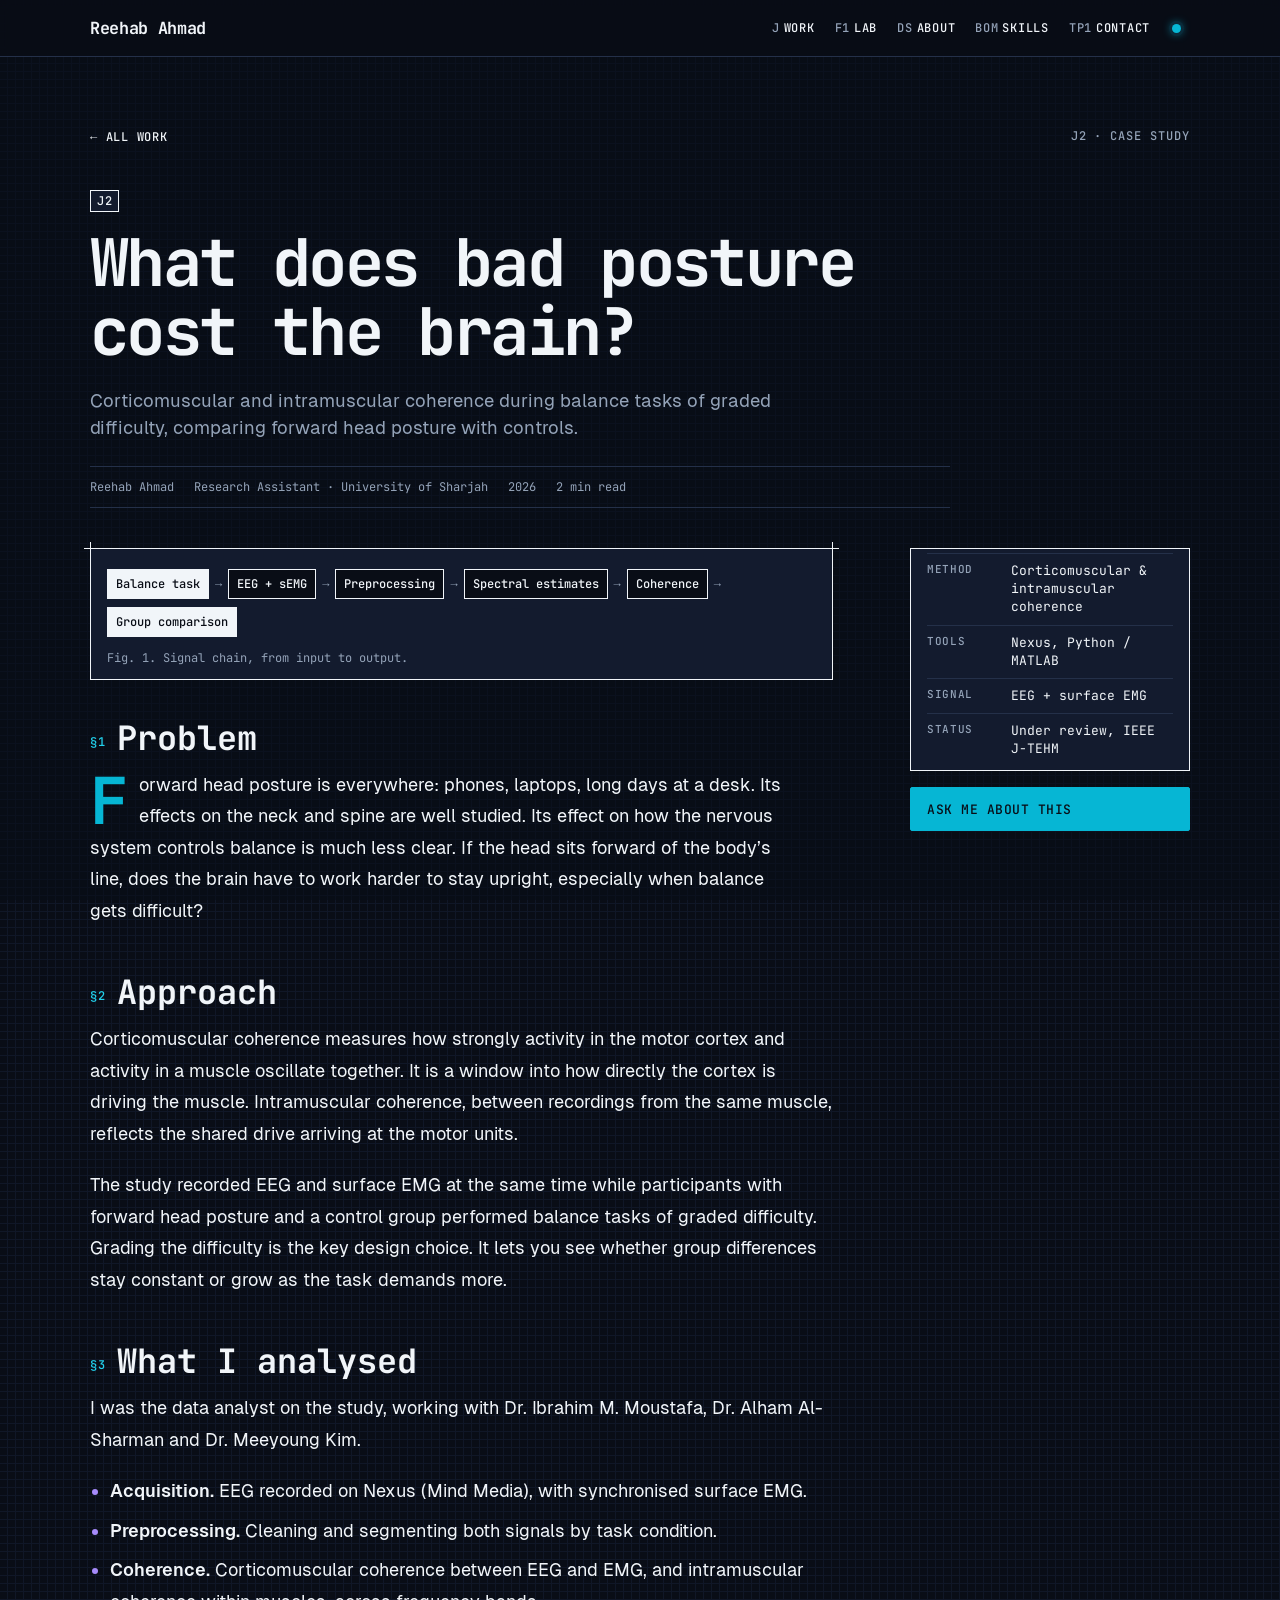
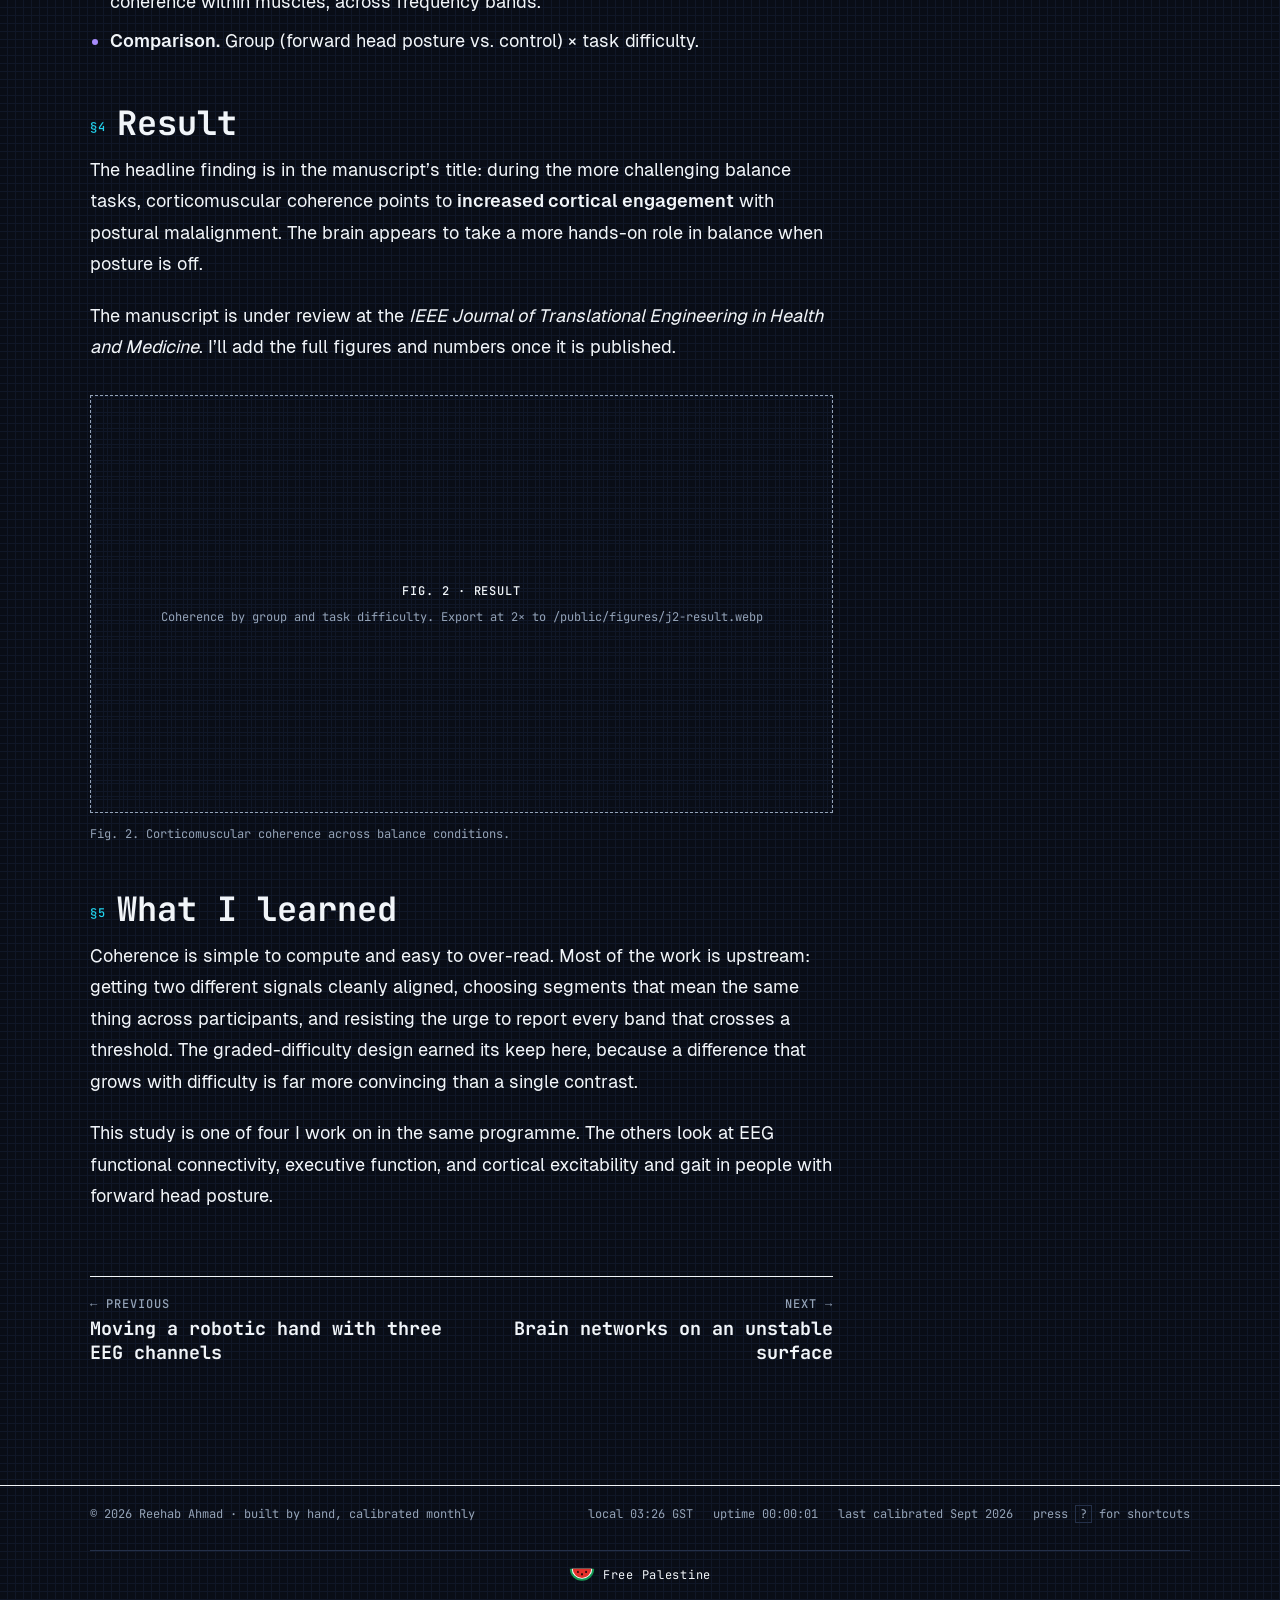
==== commit 8ac4c1b8: "Publish site" ====
--- a/work/corticomuscular-coherence/index.html
+++ b/work/corticomuscular-coherence/index.html
@@ -1,4 +1,4 @@
-<!DOCTYPE html><html lang="en"><head><meta charset="utf-8"><meta name="viewport" content="width=device-width, initial-scale=1, viewport-fit=cover"><title>What does bad posture cost the brain? · Reehab Ahmad</title><meta name="description" content="Corticomuscular and intramuscular coherence during balance tasks of graded difficulty, comparing forward head posture with controls."><link rel="canonical" href="https://reehabahmad.github.io/work/corticomuscular-coherence/"><link rel="icon" href="/favicon.svg" type="image/svg+xml"><link rel="sitemap" href="/sitemap-index.xml"><meta name="theme-color" content="#090d16"><meta property="og:type" content="article"><meta property="og:title" content="What does bad posture cost the brain? · Reehab Ahmad"><meta property="og:description" content="Corticomuscular and intramuscular coherence during balance tasks of graded difficulty, comparing forward head posture with controls."><meta property="og:url" content="https://reehabahmad.github.io/work/corticomuscular-coherence/"><meta property="og:image" content="https://reehabahmad.github.io/og.png"><meta property="og:image:width" content="1200"><meta property="og:image:height" content="630"><meta name="twitter:card" content="summary_large_image"><script type="application/ld+json">{"@context":"https://schema.org","@type":"Person","name":"Reehab Ahmad","jobTitle":"Neural Engineer","url":"https://reehabahmad.github.io/","email":"mailto:reehabahmedraja@gmail.com","sameAs":["https://github.com/reehabahmad","https://www.linkedin.com/in/reehab-ahmad"],"knowsAbout":["EEG","Brain-computer interfaces","Biomedical signal processing","Functional connectivity"],"alumniOf":{"@type":"CollegeOrUniversity","name":"Riphah International University"},"address":{"@type":"PostalAddress","addressCountry":"AE"}}</script><link rel="stylesheet" href="/_astro/Base.D0ZskowA.css"></head><body><a class="skip" href="#main">Skip to content</a><header class="top"><div class="wrap"><a class="brand" href="/" data-probe="HOME · 0V · ok">Reehab Ahmad</a><nav aria-label="Primary"><a href="/#work"><span>J</span>Work</a><a href="/#lab"><span>F1</span>Lab</a><a href="/#about"><span>DS</span>About</a><a href="/#skills"><span>BOM</span>Skills</a><a href="/#contact"><span>TP1</span>Contact</a><button class="led" id="led" type="button" aria-pressed="false" aria-label="Power LED: toggle debug view (D)" title="Debug view (D)"><i></i></button></nav></div></header><main id="main"><div class="progress" aria-hidden="true"></div><article class="article"><div class="wrap"><nav class="crumbs" aria-label="Breadcrumb"><a href="/#work">← All work</a><span class="label">J2 · case study</span></nav><header class="art-head"><span class="ref">J2</span><h1>What does bad posture cost the brain?</h1><p class="dek">Corticomuscular and intramuscular coherence during balance tasks of graded difficulty, comparing forward head posture with controls.</p><div class="byline"><span>Reehab Ahmad</span><span>Research Assistant · University of Sharjah</span><span>2026</span><span>2 min read</span></div></header><div class="art-layout"><div><figure class="chain xhair"><ol aria-label="Signal chain"><li><span>Balance task</span></li><li><span>EEG + sEMG</span></li><li><span>Preprocessing</span></li><li><span>Spectral estimates</span></li><li><span>Coherence</span></li><li><span>Group comparison</span></li></ol><figcaption>Fig. 1. Signal chain, from input to output.</figcaption></figure><div class="prose" id="prose"><h2 id="problem">Problem</h2>
+<!DOCTYPE html><html lang="en"><head><meta charset="utf-8"><meta name="viewport" content="width=device-width, initial-scale=1, viewport-fit=cover"><title>What does bad posture cost the brain? · Reehab Ahmad</title><meta name="description" content="Corticomuscular and intramuscular coherence during balance tasks of graded difficulty, comparing forward head posture with controls."><link rel="canonical" href="https://reehabahmad.github.io/work/corticomuscular-coherence/"><link rel="icon" href="/favicon.svg" type="image/svg+xml"><link rel="sitemap" href="/sitemap-index.xml"><meta name="theme-color" content="#090d16"><meta property="og:type" content="article"><meta property="og:title" content="What does bad posture cost the brain? · Reehab Ahmad"><meta property="og:description" content="Corticomuscular and intramuscular coherence during balance tasks of graded difficulty, comparing forward head posture with controls."><meta property="og:url" content="https://reehabahmad.github.io/work/corticomuscular-coherence/"><meta property="og:image" content="https://reehabahmad.github.io/og.png"><meta property="og:image:width" content="1200"><meta property="og:image:height" content="630"><meta name="twitter:card" content="summary_large_image"><script type="application/ld+json">{"@context":"https://schema.org","@type":"Person","name":"Reehab Ahmad","jobTitle":"Neural Engineer","url":"https://reehabahmad.github.io/","email":"mailto:reehabahmedraja@gmail.com","sameAs":["https://github.com/reehabahmad","https://www.linkedin.com/in/reehab-ahmad"],"knowsAbout":["EEG","Brain-computer interfaces","Biomedical signal processing","Functional connectivity"],"alumniOf":{"@type":"CollegeOrUniversity","name":"Riphah International University"},"address":{"@type":"PostalAddress","addressCountry":"AE"}}</script><link rel="stylesheet" href="/_astro/Base.BbL_5knH.css"></head><body><a class="skip" href="#main">Skip to content</a><header class="top"><div class="wrap"><a class="brand" href="/" data-probe="HOME · 0V · ok">Reehab Ahmad</a><nav aria-label="Primary"><a href="/#work"><span>J</span>Work</a><a href="/#lab"><span>F1</span>Lab</a><a href="/#about"><span>DS</span>About</a><a href="/#skills"><span>BOM</span>Skills</a><a href="/#contact"><span>TP1</span>Contact</a><button class="led" id="led" type="button" aria-pressed="false" aria-label="Power LED: toggle debug view (D)" title="Debug view (D)"><i></i></button></nav></div></header><main id="main"><div class="progress" aria-hidden="true"></div><article class="article"><div class="wrap"><nav class="crumbs" aria-label="Breadcrumb"><a href="/#work">← All work</a><span class="label">J2 · case study</span></nav><header class="art-head"><span class="ref">J2</span><h1>What does bad posture cost the brain?</h1><p class="dek">Corticomuscular and intramuscular coherence during balance tasks of graded difficulty, comparing forward head posture with controls.</p><div class="byline"><span>Reehab Ahmad</span><span>Research Assistant · University of Sharjah</span><span>2026</span><span>2 min read</span></div></header><div class="art-layout"><div><figure class="chain xhair"><ol aria-label="Signal chain"><li><span>Balance task</span></li><li><span>EEG + sEMG</span></li><li><span>Preprocessing</span></li><li><span>Spectral estimates</span></li><li><span>Coherence</span></li><li><span>Group comparison</span></li></ol><figcaption>Fig. 1. Signal chain, from input to output.</figcaption></figure><div class="prose" id="prose"><h2 id="problem">Problem</h2>
 <p>Forward head posture is everywhere: phones, laptops, long days at a desk. Its effects on the neck and spine are well studied. Its effect on how the nervous system controls balance is much less clear. If the head sits forward of the body’s line, does the brain have to work harder to stay upright, especially when balance gets difficult?</p>
 <h2 id="approach">Approach</h2>
 <p>Corticomuscular coherence measures how strongly activity in the motor cortex and activity in a muscle oscillate together. It is a window into how directly the cortex is driving the muscle. Intramuscular coherence, between recordings from the same muscle, reflects the shared drive arriving at the motor units.</p>
@@ -21,6 +21,6 @@
 <h2 id="what-i-learned">What I learned</h2>
 <p>Coherence is simple to compute and easy to over-read. Most of the work is upstream: getting two different signals cleanly aligned, choosing segments that mean the same thing across participants, and resisting the urge to report every band that crosses a threshold. The graded-difficulty design earned its keep here, because a difference that grows with difficulty is far more convincing than a single contrast.</p>
 <p>This study is one of four I work on in the same programme. The others look at EEG functional connectivity, executive function, and cortical excitability and gait in people with forward head posture.</p>
-</div><nav class="next" aria-label="More case studies"><a href="/work/motor-imagery-bci/"><span class="label">← Previous</span><span>Moving a robotic hand with three EEG channels</span></a><a href="/work/eeg-connectivity-balance/"><span class="label">Next →</span><span>Brain networks on an unstable surface</span></a></nav></div><aside class="art-side" aria-label="Project spec"><table class="spec"><tbody><tr><th scope="row">Method</th><td>Corticomuscular &amp; intramuscular coherence</td></tr><tr><th scope="row">Tools</th><td>Nexus, Python / MATLAB</td></tr><tr><th scope="row">Signal</th><td>EEG + surface EMG</td></tr><tr><th scope="row">Status</th><td>Under review, IEEE J-TEHM</td></tr></tbody></table><div class="art-links"><a class="btn btn--primary" href="/#contact">Ask me about this</a></div></aside></div></div></article><script type="module">document.querySelectorAll(`#prose > h2`).forEach((e,t)=>{e.dataset.n=`§${t+1}`});</script></main><footer class="foot"><div class="wrap"><span>© 2026 Reehab Ahmad · built by hand, calibrated monthly</span><div class="readouts" aria-label="Instrument readouts"><span>local <span id="clock">--:--</span> GST</span><span>uptime <span id="uptime">00:00:00</span></span><span>last calibrated Sept 2026</span><span>press <kbd>?</kbd> for shortcuts</span></div></div></footer><div class="probe" id="probe" aria-hidden="true"></div><dialog id="keys" aria-labelledby="keys-title"><h2 id="keys-title">Shortcuts</h2><dl><dt><kbd>D</kbd></dt><dd>Toggle debug view (schematic mode)</dd><dt><kbd>?</kbd></dt><dd>Show this list</dd><dt><kbd>Esc</kbd></dt><dd>Close</dd></dl><form method="dialog"><button class="btn">Close</button></form></dialog><script type="module">var e=document.documentElement,t=document.getElementById(`led`),n=()=>document.querySelectorAll(`[data-ref]`).forEach(e=>{let t=e.getBoundingClientRect();e.dataset.dim=`${Math.round(t.width)}×${Math.round(t.height)}`}),r=r=>{e.classList.toggle(`debug`,r),t?.setAttribute(`aria-pressed`,String(r)),r&&n()};t?.addEventListener(`click`,()=>r(!e.classList.contains(`debug`))),addEventListener(`resize`,()=>{e.classList.contains(`debug`)&&n()});var i=document.getElementById(`keys`);addEventListener(`keydown`,t=>{let n=t.target;t.metaKey||t.ctrlKey||t.altKey||/input|textarea|select/i.test(n.tagName)||n.isContentEditable||(t.key===`d`||t.key===`D`?r(!e.classList.contains(`debug`)):t.key===`?`&&(i?.open?i.close():i?.showModal()))});var a=document.getElementById(`probe`);a&&matchMedia(`(pointer: fine)`).matches&&(e.classList.add(`has-probe`),addEventListener(`pointermove`,e=>{let t=e.target.closest(`[data-probe], a, button`);if(!t){a.classList.remove(`on`);return}a.textContent=t.dataset.probe??(t.tagName===`A`?`TP · link · ok`:`SW · button · ok`),a.style.transform=`translate(${e.clientX+14}px, ${e.clientY+16}px)`,a.classList.add(`on`)},{passive:!0}),document.addEventListener(`pointerleave`,()=>a.classList.remove(`on`)));var o=document.getElementById(`clock`),s=document.getElementById(`uptime`),c=Date.now(),l=()=>{if(o&&(o.textContent=new Date().toLocaleTimeString(`en-GB`,{timeZone:`Asia/Dubai`,hour:`2-digit`,minute:`2-digit`})),s){let e=Math.floor((Date.now()-c)/1e3);s.textContent=[e/3600,e/60%60,e%60].map(e=>String(Math.floor(e)).padStart(2,`0`)).join(`:`)}};l(),setInterval(l,1e3),document.querySelectorAll(`[data-copy]`).forEach(e=>e.addEventListener(`click`,async()=>{try{await navigator.clipboard.writeText(e.dataset.copy),e.textContent=`Copied`}catch{getSelection()?.selectAllChildren(e.previousElementSibling),e.textContent=`Selected`}setTimeout(()=>e.textContent=`Copy`,1600)}));var u=document.querySelector(`.progress`);if(u){let e=()=>{let e=document.documentElement.scrollHeight-innerHeight;u.style.transform=`scaleX(${e>0?scrollY/e:0})`};addEventListener(`scroll`,e,{passive:!0}),e()}console.log(`%c⌁ Hello, fellow engineer.%c
+</div><nav class="next" aria-label="More case studies"><a href="/work/motor-imagery-bci/"><span class="label">← Previous</span><span>Moving a robotic hand with three EEG channels</span></a><a href="/work/eeg-connectivity-balance/"><span class="label">Next →</span><span>Brain networks on an unstable surface</span></a></nav></div><aside class="art-side" aria-label="Project spec"><table class="spec"><tbody><tr><th scope="row">Method</th><td>Corticomuscular &amp; intramuscular coherence</td></tr><tr><th scope="row">Tools</th><td>Nexus, Python / MATLAB</td></tr><tr><th scope="row">Signal</th><td>EEG + surface EMG</td></tr><tr><th scope="row">Status</th><td>Under review, IEEE J-TEHM</td></tr></tbody></table><div class="art-links"><a class="btn btn--primary" href="/#contact">Ask me about this</a></div></aside></div></div></article><script type="module">document.querySelectorAll(`#prose > h2`).forEach((e,t)=>{e.dataset.n=`§${t+1}`});</script></main><footer class="foot"><div class="wrap"><span>© 2026 Reehab Ahmad · built by hand, calibrated monthly</span><div class="readouts" aria-label="Instrument readouts"><span>local <span id="clock">--:--</span> GST</span><span>uptime <span id="uptime">00:00:00</span></span><span>last calibrated Sept 2026</span><span>press <kbd>?</kbd> for shortcuts</span></div><p class="solidarity"><svg viewBox="0 0 32 20" aria-hidden="true"><path d="M1 2 A15 15 0 0 0 31 2 Z" fill="#149954"></path><path d="M3.4 2 A12.6 12.6 0 0 0 28.6 2 Z" fill="#ffffff"></path><path d="M4.6 2 A11.4 11.4 0 0 0 27.4 2 Z" fill="#e4312b"></path><ellipse cx="11" cy="6" rx="0.9" ry="1.5" fill="#000000"></ellipse><ellipse cx="16" cy="9" rx="0.9" ry="1.5" fill="#000000"></ellipse><ellipse cx="21" cy="6" rx="0.9" ry="1.5" fill="#000000"></ellipse></svg><span>Free Palestine</span></p></div></footer><div class="probe" id="probe" aria-hidden="true"></div><dialog id="keys" aria-labelledby="keys-title"><h2 id="keys-title">Shortcuts</h2><dl><dt><kbd>D</kbd></dt><dd>Toggle debug view (schematic mode)</dd><dt><kbd>?</kbd></dt><dd>Show this list</dd><dt><kbd>Esc</kbd></dt><dd>Close</dd></dl><form method="dialog"><button class="btn">Close</button></form></dialog><script type="module">var e=document.documentElement,t=document.getElementById(`led`),n=()=>document.querySelectorAll(`[data-ref]`).forEach(e=>{let t=e.getBoundingClientRect();e.dataset.dim=`${Math.round(t.width)}×${Math.round(t.height)}`}),r=r=>{e.classList.toggle(`debug`,r),t?.setAttribute(`aria-pressed`,String(r)),r&&n()};t?.addEventListener(`click`,()=>r(!e.classList.contains(`debug`))),addEventListener(`resize`,()=>{e.classList.contains(`debug`)&&n()});var i=document.getElementById(`keys`);addEventListener(`keydown`,t=>{let n=t.target;t.metaKey||t.ctrlKey||t.altKey||/input|textarea|select/i.test(n.tagName)||n.isContentEditable||(t.key===`d`||t.key===`D`?r(!e.classList.contains(`debug`)):t.key===`?`&&(i?.open?i.close():i?.showModal()))});var a=document.getElementById(`probe`);a&&matchMedia(`(pointer: fine)`).matches&&(e.classList.add(`has-probe`),addEventListener(`pointermove`,e=>{let t=e.target.closest(`[data-probe], a, button`);if(!t){a.classList.remove(`on`);return}a.textContent=t.dataset.probe??(t.tagName===`A`?`TP · link · ok`:`SW · button · ok`),a.style.transform=`translate(${e.clientX+14}px, ${e.clientY+16}px)`,a.classList.add(`on`)},{passive:!0}),document.addEventListener(`pointerleave`,()=>a.classList.remove(`on`)));var o=document.getElementById(`clock`),s=document.getElementById(`uptime`),c=Date.now(),l=()=>{if(o&&(o.textContent=new Date().toLocaleTimeString(`en-GB`,{timeZone:`Asia/Dubai`,hour:`2-digit`,minute:`2-digit`})),s){let e=Math.floor((Date.now()-c)/1e3);s.textContent=[e/3600,e/60%60,e%60].map(e=>String(Math.floor(e)).padStart(2,`0`)).join(`:`)}};l(),setInterval(l,1e3),document.querySelectorAll(`[data-copy]`).forEach(e=>e.addEventListener(`click`,async()=>{try{await navigator.clipboard.writeText(e.dataset.copy),e.textContent=`Copied`}catch{getSelection()?.selectAllChildren(e.previousElementSibling),e.textContent=`Selected`}setTimeout(()=>e.textContent=`Copy`,1600)}));var u=document.querySelector(`.progress`);if(u){let e=()=>{let e=document.documentElement.scrollHeight-innerHeight;u.style.transform=`scaleX(${e>0?scrollY/e:0})`};addEventListener(`scroll`,e,{passive:!0}),e()}console.log(`%c⌁ Hello, fellow engineer.%c
 You found the debug port. Press D on the page for schematic view.
 Hiring for BCI, EEG or neural signal processing? reehabahmedraja@gmail.com`,`font: 600 14px monospace; color: #06b6d4`,`font: 12px monospace; color: inherit`);</script></body></html>
--- a/_astro/Base.BbL_5knH.css
+++ b/_astro/Base.BbL_5knH.css
@@ -0,0 +1 @@
+@font-face{font-family:Geist Sans;font-style:normal;font-display:swap;font-weight:400;src:url(/_astro/geist-sans-latin-400-normal.gapTbOY8.woff2)format("woff2"),url(/_astro/geist-sans-latin-400-normal.BOaIZNA2.woff)format("woff")}@font-face{font-family:Geist Sans;font-style:normal;font-display:swap;font-weight:600;src:url(/_astro/geist-sans-latin-600-normal.DFOURf8L.woff2)format("woff2"),url(/_astro/geist-sans-latin-600-normal.CA1yjETN.woff)format("woff")}@font-face{font-family:JetBrains Mono;font-style:normal;font-display:swap;font-weight:400;src:url(/_astro/jetbrains-mono-latin-400-normal.V6pRDFza.woff2)format("woff2"),url(/_astro/jetbrains-mono-latin-400-normal.6-qcROiO.woff)format("woff")}@font-face{font-family:JetBrains Mono;font-style:normal;font-display:swap;font-weight:500;src:url(/_astro/jetbrains-mono-latin-500-normal.BWZEU5yA.woff2)format("woff2"),url(/_astro/jetbrains-mono-latin-500-normal.CJOVTJB7.woff)format("woff")}@font-face{font-family:JetBrains Mono;font-style:normal;font-display:swap;font-weight:700;src:url(/_astro/jetbrains-mono-latin-700-normal.BYuf6tUa.woff2)format("woff2"),url(/_astro/jetbrains-mono-latin-700-normal.D3wTyLJW.woff)format("woff")}:root{--bg:#090d16;--panel:#131b2e;--ink:#f1f5f9;--ink-muted:#94a3b8;--grid:#101727;--rule:#243049;--accent:#06b6d4;--accent-ink:#22d3ee;--accent-soft:#0b2b3a;--accent-2:#a78bfa;--ok:var(--accent-2);--font-display:"JetBrains Mono", ui-monospace, "SF Mono", Menlo, Consolas, monospace;--font-body:"Geist Sans", "Geist", system-ui, -apple-system, "Segoe UI", sans-serif;--font-mono:"JetBrains Mono", ui-monospace, "SF Mono", Menlo, Consolas, monospace;--step--1:.8125rem;--step-0:1.0625rem;--step-1:1.15rem;--step-2:1.35rem;--step-3:clamp(1.6rem, 3.2vw, 2.1rem);--step-4:clamp(2.4rem, 6vw, 4.1rem);--unit:8px;--radius:2px;--ease:cubic-bezier(.2, .7, .2, 1);--dur:.3s;--gutter:clamp(16px, 4vw, 40px);--measure:68ch;color-scheme:dark;--term-bg:#060911;--term-ink:#f1f5f9;--term-muted:#94a3b8;--term-ok:#67e8f9;--term-accent:#22d3ee;--term-rule:#1e293b}*,:before,:after{box-sizing:border-box}html{-webkit-text-size-adjust:100%;scroll-padding-top:72px}@media (prefers-reduced-motion:no-preference){html{scroll-behavior:smooth}}body{background-color:var(--bg);transition:background-color var(--dur) var(--ease), color var(--dur) var(--ease);color:var(--ink);font:400 var(--step-0)/1.65 var(--font-body);background-image:linear-gradient(var(--grid) 1px, transparent 1px), linear-gradient(90deg, var(--grid) 1px, transparent 1px);text-rendering:optimizelegibility;background-position:-1px -1px;background-size:8px 8px;margin:0}body:before{content:"";z-index:-1;pointer-events:none;background:color-mix(in srgb, var(--bg) 55%, transparent);position:fixed;inset:0}img,svg,canvas{max-width:100%;display:block}a{color:var(--accent-ink);text-underline-offset:3px;text-decoration-thickness:1px}a:hover{text-decoration-thickness:2px}:focus-visible{outline:2px solid var(--accent-ink);outline-offset:3px}::selection{background:var(--accent-soft)}h1,h2,h3{text-wrap:balance}p{text-wrap:pretty}.skip{background:var(--ink);color:var(--bg);z-index:100;padding:8px 12px;position:absolute;top:8px;left:-9999px}.skip:focus{left:8px}.visually-hidden{clip:rect(0 0 0 0);white-space:nowrap;width:1px;height:1px;overflow:hidden;position:absolute!important}.mono{font-family:var(--font-mono)}.label{font:500 .75rem/1.2 var(--font-mono);letter-spacing:.08em;text-transform:uppercase;color:var(--ink-muted)}.ref{font:500 .75rem/1 var(--font-mono);letter-spacing:.06em;border:1px solid var(--ink);color:var(--ink);background:var(--panel);padding:4px 6px;display:inline-block}.wrap{width:100%;max-width:1180px;padding-inline:var(--gutter);margin-inline:auto}.top{z-index:40;background:color-mix(in srgb, var(--bg) 92%, transparent);backdrop-filter:blur(6px);border-bottom:1px solid var(--rule);position:sticky;top:0}.top .wrap{justify-content:space-between;align-items:center;gap:16px;min-height:56px;display:flex}.brand{color:var(--ink);font:600 1.05rem/1 var(--font-display);letter-spacing:-.02em;align-items:center;gap:10px;text-decoration:none;display:flex}.top nav{align-items:center;gap:4px;display:flex}.top nav a{font:500 .75rem var(--font-mono);letter-spacing:.06em;text-transform:uppercase;color:var(--ink);padding:8px;text-decoration:none}.top nav a span{color:var(--ink-muted);margin-right:4px}.top nav a:hover{color:var(--accent-ink)}@media (width<=860px){.top nav a:not(.nav-cta){display:none}}.led{cursor:pointer;background:0 0;border:0;border-radius:50%;place-items:center;block-size:28px;inline-size:28px;padding:0;display:grid}.led i{background:var(--accent);block-size:9px;inline-size:9px;box-shadow:0 0 0 3px var(--accent-soft), 0 0 10px var(--accent);border-radius:50%;animation:2.4s ease-in-out infinite led}@keyframes led{0%,70%,to{opacity:1}80%{opacity:.25}}.btn{min-height:44px;font:500 .8125rem/1 var(--font-mono);letter-spacing:.04em;text-transform:uppercase;border:1px solid var(--ink);color:var(--ink);background:var(--panel);border-radius:var(--radius);transition:background var(--dur) var(--ease), color var(--dur) var(--ease), transform .12s var(--ease);cursor:pointer;align-items:center;gap:8px;padding:10px 16px;text-decoration:none;display:inline-flex}.btn:hover{background:var(--ink);color:var(--bg)}.btn:active{transform:translateY(1px)}.btn--primary{background:var(--accent);border-color:var(--accent);color:var(--bg)}.btn--primary:hover{background:var(--ink);border-color:var(--ink);color:var(--bg)}.btn svg{flex:none;block-size:16px;inline-size:16px}.icon-links{gap:4px;display:flex}.icon-link{block-size:44px;inline-size:44px;color:var(--ink);border-radius:var(--radius);transition:border-color var(--dur) var(--ease), color var(--dur) var(--ease);border:1px solid #0000;place-items:center;display:grid}.icon-link:hover{border-color:var(--ink);color:var(--accent-ink)}.icon-link svg{block-size:20px;inline-size:20px}.sec{padding-block:clamp(56px,9vw,104px) 0;position:relative}.sec-head{grid-template-columns:auto 1fr auto;align-items:baseline;gap:8px 16px;margin-bottom:32px;display:grid}.sec-head h2{font:600 var(--step-3)/1.1 var(--font-display);letter-spacing:-.03em;margin:0}.sec-head .aside{font:400 .75rem var(--font-mono);color:var(--ink-muted);text-align:right}@media (width<=640px){.sec-head{grid-template-columns:auto 1fr}.sec-head .aside{text-align:left;grid-column:1/-1}}.rule{border-top:1px solid var(--ink);opacity:.55;background-image:repeating-linear-gradient(90deg, var(--ink) 0 1px, transparent 1px 40px), repeating-linear-gradient(90deg, var(--ink) 0 1px, transparent 1px 8px);background-repeat:no-repeat;background-size:100% 10px,100% 5px;block-size:12px;margin:0}.xhair{position:relative}.xhair:before,.xhair:after{content:"";pointer-events:none;background:linear-gradient(var(--ink), var(--ink)) center / 13px 1px no-repeat, linear-gradient(var(--ink), var(--ink)) center / 1px 13px no-repeat;block-size:13px;inline-size:13px;position:absolute}.xhair:before{top:-7px;left:-7px}.xhair:after{top:-7px;right:-7px}.hero{padding-block:clamp(32px,6vw,72px) 0}.hero-grid{grid-template-columns:minmax(0,1fr) minmax(0,1.05fr);align-items:center;gap:clamp(24px,5vw,64px);display:grid}.hero h1{font:700 var(--step-4)/.95 var(--font-display);letter-spacing:-.045em;margin:16px 0}.positioning{font:500 var(--step-2)/1.45 var(--font-display);max-width:34ch;margin:0 0 16px}.intro{color:var(--ink-muted);max-width:46ch;margin:0 0 24px}.hero-actions{flex-wrap:wrap;align-items:center;gap:12px;display:flex}.scope{background:var(--panel);border:1px solid var(--ink);padding:12px}.scope-bar{flex-wrap:wrap;justify-content:space-between;align-items:center;gap:8px 12px;margin-bottom:8px;display:flex}.scope-bar .readout{flex:100%;margin:0}.readout{font:500 .75rem var(--font-mono);color:var(--ink)}.readout b{color:var(--accent-ink);font-weight:500}.scope-controls{flex-wrap:wrap;gap:8px;display:flex}.seg{border:1px solid var(--ink);display:flex}.seg button{font:500 .75rem var(--font-mono);border:0;border-left:1px solid var(--ink);min-block-size:32px;min-inline-size:40px;color:var(--ink);cursor:pointer;transition:background var(--dur) var(--ease), color var(--dur) var(--ease);background:0 0;padding:4px 8px}.seg button:first-child{border-left:0}.seg button:hover{background:var(--accent-soft)}.seg button[aria-pressed=true]{background:var(--ink);color:var(--bg)}.modes button[aria-pressed=true]{background:var(--accent-2);color:var(--panel)}.seg button:disabled{color:var(--ink-muted);opacity:.45;cursor:not-allowed;background:0 0}.ladder{gap:3px;display:grid}.ladder-axis{font:400 .625rem var(--font-mono);letter-spacing:.08em;text-transform:uppercase;color:var(--ink-muted);justify-content:space-between;align-items:center;gap:6px;display:flex}.ladder-axis:before{content:"";background:linear-gradient(90deg, var(--rule), var(--accent-2));flex:1;order:1;block-size:1px}.ladder-axis span:last-child{order:2}.map-wrap{aspect-ratio:1/.92;position:relative}#map{cursor:crosshair;block-size:100%;inline-size:100%}.scope-foot{justify-content:space-between;gap:12px;margin-top:8px;display:flex}#scope-caption{text-transform:none;letter-spacing:.02em}@media (width<=767px){.hero-grid{grid-template-columns:1fr}}.cards{grid-template-columns:repeat(2,minmax(0,1fr));gap:24px;display:grid}@media (width<=767px){.cards{grid-template-columns:1fr}}.card{background:var(--panel);border:1px solid var(--ink);transition:transform var(--dur) var(--ease), box-shadow var(--dur) var(--ease);flex-direction:column;padding:20px;display:flex;position:relative}.card:hover{box-shadow:4px 4px 0 var(--ink);transform:translate(-2px,-2px)}.card-top{justify-content:space-between;align-items:center;gap:12px;margin-bottom:16px;display:flex}.status{font:500 .6875rem var(--font-mono);letter-spacing:.06em;text-transform:uppercase;color:var(--ink-muted);align-items:center;gap:6px;display:inline-flex}.status:before{content:"";background:var(--ink-muted);border-radius:50%;block-size:7px;inline-size:7px}.status[data-state=live]:before{background:var(--accent)}.status[data-state=done]:before{background:var(--ok)}.card h3{font:600 var(--step-2)/1.15 var(--font-display);margin:0 0 8px}.card h3 a{color:var(--ink);text-decoration:none}.card h3 a:after{content:"";position:absolute;inset:0}.card p{color:var(--ink-muted);margin:0 0 16px;font-size:.95rem}.spec{border-collapse:collapse;inline-size:100%;font:400 .8125rem/1.4 var(--font-mono);margin-top:auto}.spec th,.spec td{border-top:1px solid var(--rule);text-align:left;vertical-align:top;padding:8px 0}.spec th{color:var(--ink-muted);text-transform:uppercase;letter-spacing:.06em;inline-size:34%;padding-right:12px;font-size:.6875rem;font-weight:500}.card-foot{font:500 .75rem var(--font-mono);letter-spacing:.04em;text-transform:uppercase;justify-content:space-between;align-items:center;margin-top:16px;display:flex}.card-foot .more{color:var(--accent-ink)}.card-foot .extra{z-index:1;gap:12px;display:flex;position:relative}.bench{border-top:1px solid var(--ink);margin-top:40px}.bench h3{font:500 .75rem var(--font-mono);letter-spacing:.08em;text-transform:uppercase;color:var(--ink-muted);margin:16px 0 8px}.bench ul{margin:0;padding:0;list-style:none}.bench li{border-bottom:1px solid var(--rule);grid-template-columns:1fr auto;align-items:baseline;gap:4px 16px;padding:12px 0;display:grid}.bench li a{color:var(--ink);font:600 var(--step-1)/1.3 var(--font-display);text-decoration:none}.bench li a:hover{color:var(--accent-ink)}.bench li span{font:400 .75rem var(--font-mono);color:var(--ink-muted)}.bench li p{color:var(--ink-muted);grid-column:1/-1;margin:0;font-size:.9rem}.lab{grid-template-columns:minmax(0,300px) minmax(0,1fr);align-items:start;gap:24px;display:grid}@media (width<=900px){.lab{grid-template-columns:1fr}}.lab-controls,.lab-plots{background:var(--panel);border:1px solid var(--ink);padding:16px}.lab-controls{gap:18px;display:grid}.lab-intro{color:var(--ink-muted);margin:0;font-size:.95rem}.lab-field{gap:6px;display:grid}.lab-field label{font:500 .75rem var(--font-mono);letter-spacing:.06em;text-transform:uppercase;color:var(--ink-muted);justify-content:space-between;gap:12px;display:flex}.lab-field output{color:var(--ink);font-variant-numeric:tabular-nums}.lab-field small{color:var(--ink-muted);font-size:.8rem}.lab input[type=range]{inline-size:100%;accent-color:var(--accent);min-block-size:28px}.lab-toggles{border-top:1px solid var(--rule);gap:10px;padding-top:16px;display:grid}.lab-toggle{cursor:pointer;align-items:center;gap:10px;min-block-size:28px;font-size:.92rem;display:flex}.lab-toggle input{block-size:18px;inline-size:18px;accent-color:var(--accent);flex:none}.lab-toggle small{color:var(--ink-muted);font-size:.8rem;display:block}.lab-presets{flex-wrap:wrap;gap:8px;display:flex}.lab-presets .btn{flex:auto;justify-content:center}.lab-score{border-top:1px solid var(--rule);padding-top:16px}.lab-score p{margin:0}.lab-score .pct{font:700 2.2rem/1 var(--font-display);color:var(--accent);font-variant-numeric:tabular-nums;letter-spacing:-.03em}.lab-score .note{font:400 .8125rem/1.5 var(--font-mono);color:var(--ink);min-block-size:3em;margin-top:8px}.lab-plots{gap:16px;display:grid}.lab-plot{gap:6px;margin:0;display:grid}.lab-plot canvas{block-size:190px;inline-size:100%}.lab-plot+.lab-plot canvas{block-size:160px}.lab-plot figcaption{flex-wrap:wrap;justify-content:space-between;gap:12px;margin:0;display:flex}.lab-legend{gap:14px;display:inline-flex}.lab-robot{border-top:1px solid var(--rule);grid-template-columns:minmax(0,200px) minmax(0,1fr);align-items:center;gap:16px;padding-top:16px;display:grid}@media (width<=560px){.lab-robot{grid-template-columns:1fr}}.lab-robot-ui{justify-items:start;gap:8px;display:grid}.lab-run-result{font:400 .8125rem/1.5 var(--font-mono);color:var(--ink);margin:0}.lab-robot .tiny{color:var(--ink-muted);margin:0;font-size:.8rem}.lab-run-result b{color:var(--accent);font-weight:500}.hand{inline-size:100%;max-inline-size:220px;overflow:visible}.hand rect{fill:var(--panel);stroke:var(--ink);stroke-width:1.4px}.hand .arm{fill:var(--bg);stroke:var(--ink-muted)}.hand circle{fill:var(--accent-2);stroke:var(--ink);stroke-width:1px}.hand .j{transform-box:view-box;transition:transform .22s var(--ease)}.hand .p1{transform-origin:90px 44px}.hand .p2{transform-origin:122px 44px}.hand .p3{transform-origin:148px 44px}.hand .t1{transform-origin:80px 78px}.hand .t2{transform-origin:106px 78px}.hand.grip .p1{transform:rotate(38deg)}.hand.grip .p2{transform:rotate(52deg)}.hand.grip .p3{transform:rotate(48deg)}.hand.grip .t1{transform:rotate(-30deg)}.hand.grip .t2{transform:rotate(-38deg)}.hand.grip .tip{fill:var(--accent)}.lab-legend i{vertical-align:middle;block-size:2px;inline-size:14px;margin-right:5px;display:inline-block}.ds{grid-template-columns:minmax(0,1fr) minmax(0,1fr);gap:24px;display:grid}@media (width<=900px){.ds{grid-template-columns:1fr}}.ds-block{background:var(--panel);border:1px solid var(--ink)}.ds-block>h3{background:var(--ink);color:var(--bg);font:500 .75rem var(--font-mono);letter-spacing:.08em;text-transform:uppercase;justify-content:space-between;margin:0;padding:8px 16px;display:flex}.ds-block>h3 span{color:var(--rule)}.ds-body{padding:16px}.ds-body p{max-width:var(--measure);margin:0 0 12px}.ds-body ul{margin:0;padding-left:18px}.ds-body li{margin:4px 0}.ds-body li::marker{content:"▪  ";color:var(--accent-2)}.kv{border-collapse:collapse;inline-size:100%;font-size:.9rem}.kv th,.kv td{text-align:left;border-bottom:1px solid var(--rule);vertical-align:top;padding:8px 0}.kv th{font:500 .6875rem var(--font-mono);text-transform:uppercase;letter-spacing:.06em;color:var(--ink-muted);inline-size:38%;padding-right:12px}.kv tr:last-child th,.kv tr:last-child td{border-bottom:0}.ds-wide{grid-column:1/-1}.pins{margin:0;padding:0;list-style:none}.pins li{border-bottom:1px solid var(--rule);grid-template-columns:44px minmax(0,1fr) auto;gap:4px 16px;padding:14px 0;display:grid}.pins li:last-child{border-bottom:0}.pin{font:500 .75rem var(--font-mono);border:1px solid var(--ink);place-items:center;block-size:26px;display:grid}.pins b{font-weight:600}.pins .org{color:var(--ink-muted);font-size:.9rem}.pins .when{font:400 .75rem var(--font-mono);color:var(--ink-muted);white-space:nowrap;font-variant-numeric:tabular-nums}.pins .note{max-width:var(--measure);grid-column:2/-1;margin:4px 0 0;font-size:.9rem}@media (width<=560px){.pins li{grid-template-columns:36px minmax(0,1fr)}.pins .when{grid-column:2}}.table-scroll{background:var(--panel);border:1px solid var(--ink);overflow-x:auto}.bom{border-collapse:collapse;inline-size:100%;min-inline-size:560px;font-size:.9rem}.bom th{font:500 .6875rem var(--font-mono);text-transform:uppercase;letter-spacing:.08em;text-align:left;background:var(--ink);color:var(--bg);padding:10px 16px}.bom td{border-top:1px solid var(--rule);vertical-align:top;padding:10px 16px}.bom td:first-child{font:400 .75rem var(--font-mono);color:var(--ink-muted);font-variant-numeric:tabular-nums;inline-size:56px}.bom td.part{font-weight:600}.lvl{font:400 .75rem var(--font-mono);align-items:center;gap:8px;display:inline-flex}.lvl i{gap:2px;display:inline-flex}.lvl i b{border:1px solid var(--ink);block-size:12px;inline-size:6px}.lvl i b.on{background:var(--ink)}.used{font:400 .75rem var(--font-mono);color:var(--ink-muted)}.log{border-top:1px solid var(--ink);margin:0;padding:0;list-style:none}.log li{border-bottom:1px solid var(--rule);grid-template-columns:150px minmax(0,1fr);gap:4px 24px;padding:20px 0;display:grid}.log .kind{font:500 .6875rem var(--font-mono);text-transform:uppercase;letter-spacing:.08em;color:var(--ink-muted);padding-top:6px}.log .kind[data-k=Peer-reviewed]{color:var(--ok)}.log .kind[data-k=Under\ review]{color:var(--accent-ink)}.log h3{font:600 var(--step-1)/1.3 var(--font-display);margin:0 0 4px}.log h3 a{color:var(--ink)}.log h3 a:hover{color:var(--accent-ink)}.log p{color:var(--ink-muted);margin:0;font-size:.9rem}@media (width<=640px){.log li{grid-template-columns:1fr}}.contact-grid{grid-template-columns:minmax(0,.9fr) minmax(0,1.1fr);align-items:start;gap:32px;display:grid}@media (width<=900px){.contact-grid{grid-template-columns:1fr}}.contact-lead{font:400 var(--step-1)/1.6 var(--font-body);margin:0 0 24px}.channels{border-top:1px solid var(--rule);margin:0 0 24px;padding:0;list-style:none}.channels li{border-bottom:1px solid var(--rule);align-items:center;gap:12px;min-inline-size:0;padding:12px 0;display:flex}.channels svg{flex:none;block-size:20px;inline-size:20px}.channels a{color:var(--ink);overflow-wrap:anywhere}.channels a:hover{color:var(--accent-ink)}.channels .label{margin-left:auto}.copy{font:500 .6875rem var(--font-mono);text-transform:uppercase;letter-spacing:.06em;border:1px solid var(--rule);cursor:pointer;color:var(--ink-muted);background:0 0;min-block-size:32px;padding:6px 8px}.copy:hover{border-color:var(--ink);color:var(--ink)}.term{background:var(--term-bg);color:var(--term-ink);border:1px solid var(--ink);font-family:var(--font-mono)}.term-bar{border-bottom:1px solid var(--term-rule);color:var(--term-muted);align-items:center;gap:6px;padding:10px 12px;font-size:.75rem;display:flex}.term-bar i{background:var(--term-rule);border-radius:50%;block-size:9px;inline-size:9px}.term-bar i:first-child{background:var(--accent)}.term-bar span{margin-left:8px}.term form{gap:14px;padding:16px;display:grid}.term label{color:var(--term-muted);margin-bottom:4px;font-size:.8125rem;display:block}.term label:before{content:"$ ";color:var(--term-accent)}.term input,.term textarea{inline-size:100%;font:400 .9rem var(--font-mono);background:var(--bg);color:var(--term-ink);border:1px solid var(--term-rule);caret-color:var(--accent);border-radius:0;padding:10px}.term input:focus-visible,.term textarea:focus-visible{outline:2px solid var(--term-accent);outline-offset:0}.term textarea{resize:vertical;min-block-size:120px}.term .btn{background:var(--term-accent);border-color:var(--term-accent);color:var(--term-bg);justify-self:start}.term .btn:hover{background:var(--term-ink);border-color:var(--term-ink);color:var(--term-bg)}.term-out{color:var(--term-ok);min-block-size:1.3em;margin:0;font-size:.8125rem}.foot{border-top:1px solid var(--ink);margin-top:clamp(64px,10vw,120px);padding-block:20px 32px}.foot .wrap{font:400 .75rem var(--font-mono);color:var(--ink-muted);flex-wrap:wrap;justify-content:space-between;gap:12px 24px;display:flex}.foot kbd{font:inherit;border:1px solid var(--rule);padding:0 4px}.readouts{font-variant-numeric:tabular-nums;flex-wrap:wrap;gap:8px 20px;display:flex}.solidarity{border-top:1px solid var(--rule);color:var(--ink);letter-spacing:.06em;flex-basis:100%;justify-content:center;align-items:center;gap:8px;margin:16px 0 0;padding-top:16px;display:flex}.solidarity svg{flex:none;block-size:auto;inline-size:26px}.probe{z-index:90;pointer-events:none;font:500 .6875rem var(--font-mono);color:var(--bg);background:var(--ink);white-space:nowrap;opacity:0;padding:3px 6px;transition:opacity .15s;position:fixed;top:0;left:0}.probe.on{opacity:1}@media (pointer:fine){.has-probe a,.has-probe button,.has-probe .card{cursor:crosshair}}.debug [data-ref]{outline:1px dashed var(--accent);outline-offset:2px;position:relative}.debug [data-ref]:after{content:attr(data-ref) "  " attr(data-dim);z-index:30;font:500 10px/1 var(--font-mono);color:var(--bg);background:var(--accent-ink);white-space:pre;pointer-events:none;padding:3px 5px;position:absolute;top:-18px;left:0}.debug .sec,.debug .card,.debug .ds-block{background-image:repeating-linear-gradient(0deg, transparent 0 7px, color-mix(in srgb, var(--accent) 18%, transparent) 7px 8px)}dialog{border:1px solid var(--ink);background:var(--panel);color:var(--ink);max-inline-size:min(420px,100% - 32px);padding:24px}dialog::backdrop{background:#1a1a1a59}dialog h2{font:600 var(--step-2) var(--font-display);margin:0 0 12px}dialog dl{grid-template-columns:auto 1fr;gap:8px 16px;margin:0 0 16px;font-size:.9rem;display:grid}dialog dt kbd{font:500 .75rem var(--font-mono);border:1px solid var(--ink);padding:2px 6px}.progress{z-index:60;background:var(--accent);transform-origin:0;block-size:2px;inline-size:100%;position:fixed;top:0;left:0;transform:scaleX(0)}.article{padding-block:clamp(32px,6vw,72px) 0}.crumbs{font:500 .75rem var(--font-mono);letter-spacing:.06em;text-transform:uppercase;justify-content:space-between;gap:16px;margin-bottom:40px;display:flex}.crumbs a{color:var(--ink);text-decoration:none}.crumbs a:hover{color:var(--accent-ink)}.art-head{max-width:860px}.art-head h1{font:700 var(--step-4)/1.05 var(--font-display);letter-spacing:-.04em;margin:16px 0 20px}.dek{font:400 var(--step-1)/1.5 var(--font-body);color:var(--ink-muted);max-width:60ch;margin:0 0 24px}.byline{font:400 .75rem var(--font-mono);color:var(--ink-muted);border-block:1px solid var(--rule);flex-wrap:wrap;gap:8px 20px;padding-block:12px;display:flex}.art-layout{grid-template-columns:minmax(0,1fr) 280px;align-items:start;gap:clamp(32px,6vw,80px);margin-top:40px;display:grid}@media (width<=960px){.art-layout{grid-template-columns:1fr}.art-side{order:-1}}.art-side{gap:16px;display:grid;position:sticky;top:80px}.art-side .spec{background:var(--panel);border:1px solid var(--ink);padding:4px 16px;display:block}.art-side .spec tbody{inline-size:100%;display:table}.art-links{gap:8px;display:grid}.chain{background:var(--panel);border:1px solid var(--ink);margin:0 0 40px;padding:20px 16px 12px}.chain ol{flex-wrap:wrap;align-items:center;gap:8px 0;margin:0;padding:0;list-style:none;display:flex}.chain li{font:500 .75rem var(--font-mono);align-items:center;display:flex}.chain li span{border:1px solid var(--ink);background:var(--bg);padding:6px 8px}.chain li:not(:last-child):after{content:"→";color:var(--ink-muted);margin:0 6px}.chain li:first-child span,.chain li:last-child span{background:var(--ink);color:var(--bg)}figcaption,.chain figcaption{font:400 .75rem/1.5 var(--font-mono);color:var(--ink-muted);margin-top:12px}.prose{max-width:var(--measure);font-size:1.125rem;line-height:1.75}.prose>h2{font:600 var(--step-3)/1.1 var(--font-display);align-items:baseline;gap:12px;margin:48px 0 12px;display:flex}.prose>h2:before{content:attr(data-n);font:500 .75rem var(--font-mono);color:var(--accent-ink);letter-spacing:.06em;transform:translateY(-4px)}.prose>h2:first-child{margin-top:0}.prose p,.prose ul{margin:0 0 20px}.prose ul{padding-left:20px}.prose li{margin:8px 0}.prose li::marker{color:var(--accent-2)}.prose strong{font-weight:600}.prose>p:first-of-type:first-letter{font:700 3.6em/.8 var(--font-display);float:left;color:var(--accent);margin:6px 10px 0 0}.fig{margin:32px 0}.fig img{border:1px solid var(--ink);block-size:auto;inline-size:100%}.fig-frame{aspect-ratio:16/9;border:1px dashed var(--ink-muted);text-align:center;max-inline-size:100%;font:400 .75rem/1.5 var(--font-mono);color:var(--ink-muted);background-image:linear-gradient(var(--grid) 1px, transparent 1px), linear-gradient(90deg, var(--grid) 1px, transparent 1px);background-size:16px 16px;flex-direction:column;justify-content:center;align-items:center;gap:8px;padding:24px;display:flex}.fig-frame span:first-child{color:var(--ink);letter-spacing:.08em;font-weight:500}.next{border-top:1px solid var(--ink);grid-template-columns:1fr 1fr;gap:24px;margin-top:64px;padding-top:20px;display:grid}.next a{color:var(--ink);gap:6px;text-decoration:none;display:grid}.next a:last-child{text-align:right}.next a span:last-child{font:600 var(--step-1)/1.3 var(--font-display)}.next a:hover span:last-child{color:var(--accent-ink)}@media (width<=560px){.next{grid-template-columns:1fr}.next a:last-child{text-align:left}}@media (prefers-reduced-motion:reduce){*,:before,:after{transition-duration:.01ms!important;animation-duration:.01ms!important;animation-iteration-count:1!important}}.lock{display:none}.locked body{overflow:hidden}.locked .lock{z-index:200;padding:var(--gutter);cursor:pointer;place-items:center;display:grid;position:fixed;inset:0}.lock-half{background:var(--term-bg);height:50.5%;transition:transform .6s cubic-bezier(.7,0,.2,1);position:absolute;left:0;right:0}.lock-top{border-bottom:1px solid var(--term-rule);top:0}.lock-bottom{bottom:0}.lock.open .lock-top{transform:translateY(-101%)}.lock.open .lock-bottom{transform:translateY(101%)}.lock-inner{inline-size:min(640px,100%);color:var(--term-ink);font:400 .9rem/1.75 var(--font-mono);position:relative}.lock.open .lock-inner{visibility:hidden}.lock-head{border-bottom:1px solid var(--term-rule);color:var(--term-muted);letter-spacing:.04em;align-items:center;gap:10px;margin-bottom:12px;padding-bottom:12px;font-size:.75rem;display:flex}.lock-state{text-transform:uppercase;letter-spacing:.1em;color:var(--term-accent);margin-left:auto}.lock.unlocked .lock-state{color:var(--term-ok)}.padlock{block-size:20px;inline-size:20px;color:var(--term-accent);flex:none;overflow:visible}.padlock .shackle{transition:transform .3s var(--ease);transform-origin:17px 11px}.lock.unlocked .padlock{color:var(--term-ok)}.lock.unlocked .padlock .shackle{transform:translateY(-3px)rotate(28deg)}.lock-term{white-space:pre-wrap;overflow-wrap:anywhere;min-block-size:13em;font:inherit;margin:0}.lock-term .prompt{color:var(--term-accent)}.lock-term .ok{color:var(--term-ok)}.lock-term .dim{color:var(--term-muted)}.lock-term b{color:var(--term-ink);font-weight:500}.lock-term .caret{background:var(--term-ink);vertical-align:text-bottom;block-size:1.1em;inline-size:.6em;margin-left:2px;animation:.9s steps(2,end) infinite caret;display:inline-block}@keyframes caret{50%{opacity:0}}.lock-skip{border:1px solid var(--term-rule);color:var(--term-muted);font:500 .75rem var(--font-mono);letter-spacing:.06em;text-transform:uppercase;cursor:pointer;background:0 0;min-block-size:36px;margin-top:16px;padding:8px 12px}.lock-skip:hover,.lock-skip:focus-visible{color:var(--term-ink);border-color:var(--term-ink)}.lock-skip kbd{font:inherit;border:1px solid var(--term-rule);margin-left:4px;padding:0 4px}@media (width<=520px){.lock-inner{font-size:.78rem}}
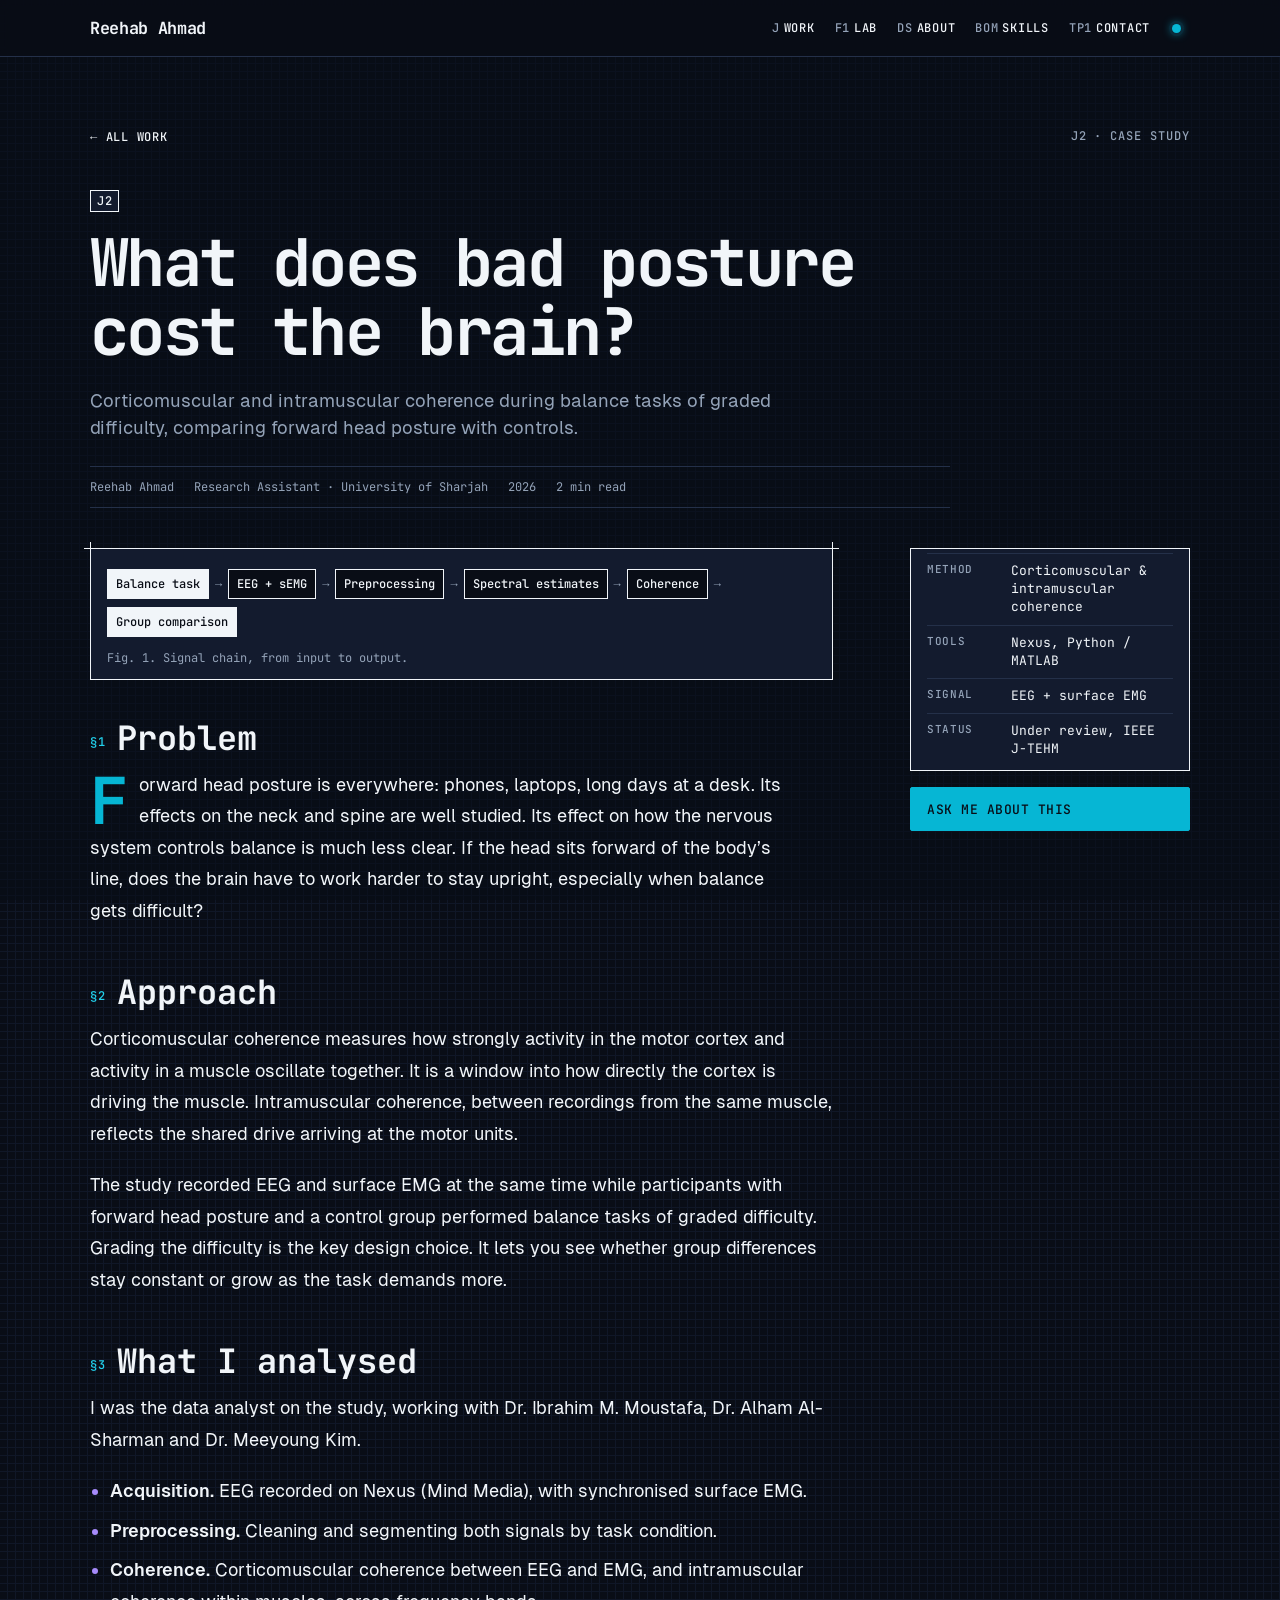
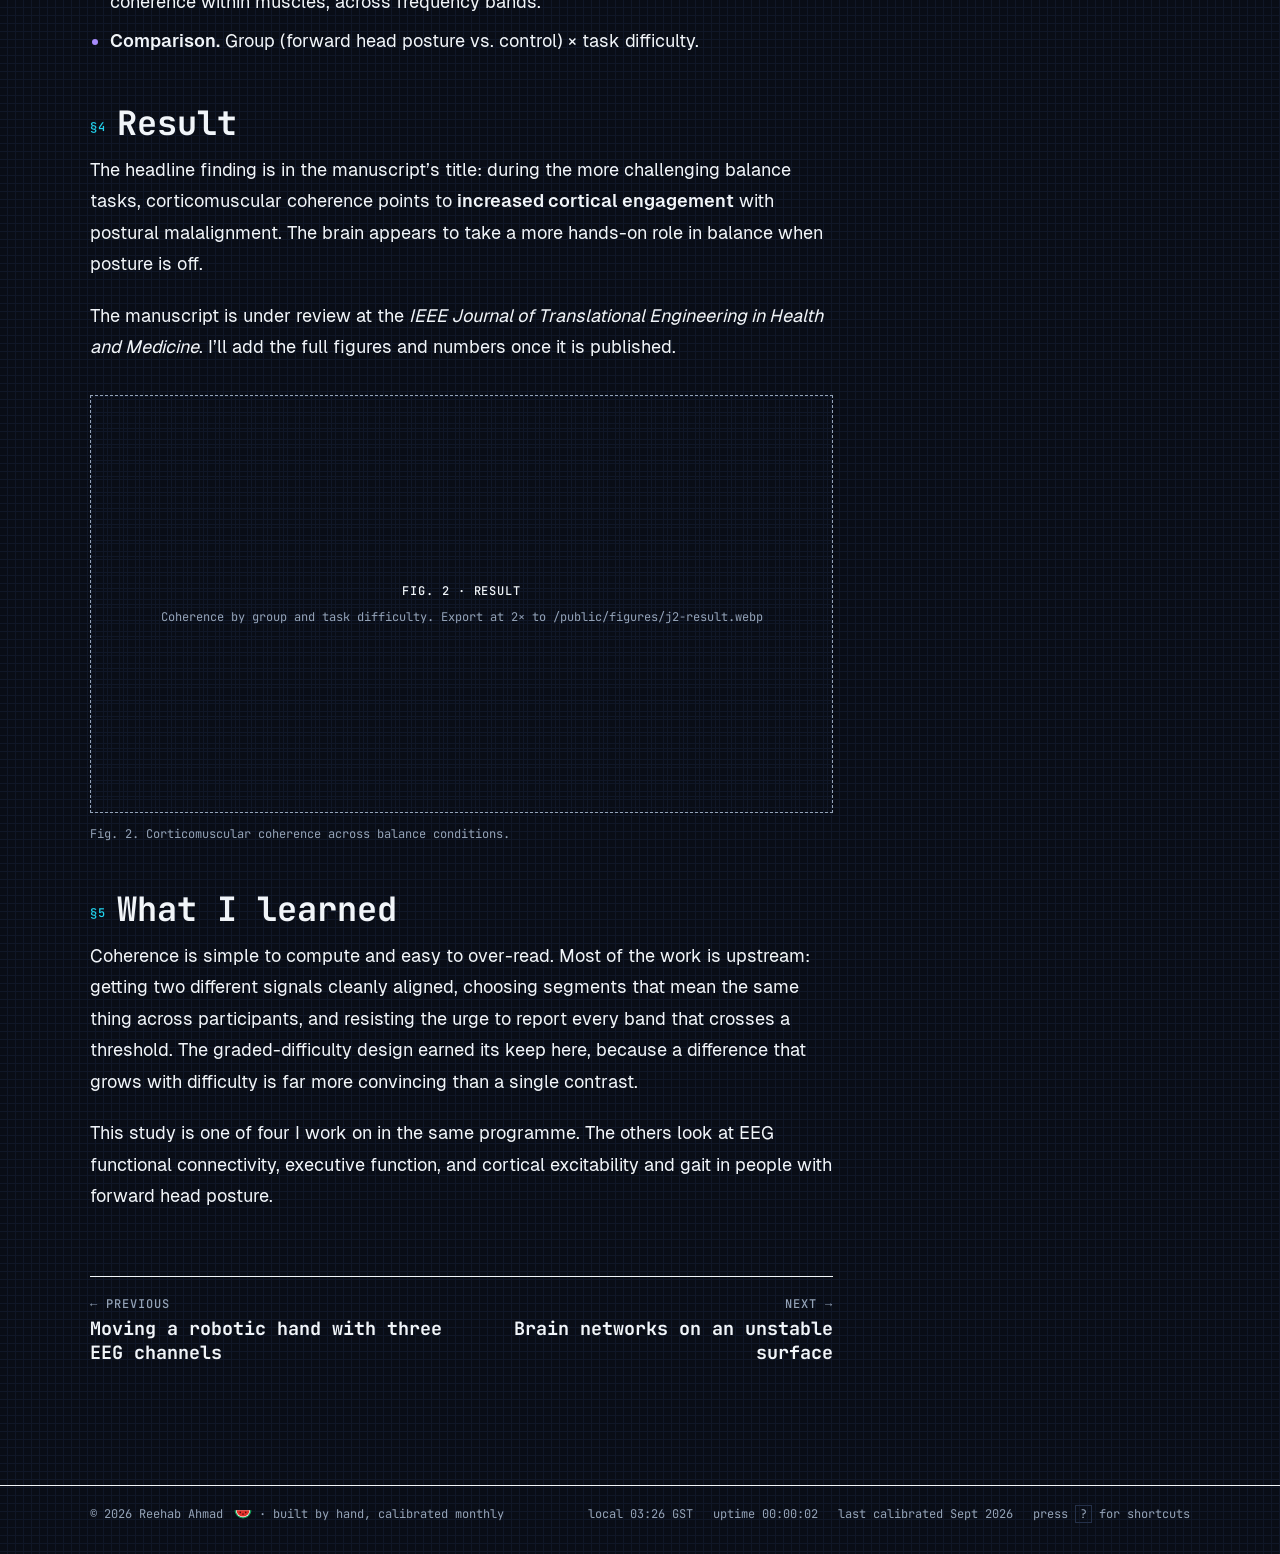
==== commit f6c94a6e: "Publish site" ====
--- a/work/corticomuscular-coherence/index.html
+++ b/work/corticomuscular-coherence/index.html
@@ -1,4 +1,4 @@
-<!DOCTYPE html><html lang="en"><head><meta charset="utf-8"><meta name="viewport" content="width=device-width, initial-scale=1, viewport-fit=cover"><title>What does bad posture cost the brain? · Reehab Ahmad</title><meta name="description" content="Corticomuscular and intramuscular coherence during balance tasks of graded difficulty, comparing forward head posture with controls."><link rel="canonical" href="https://reehabahmad.github.io/work/corticomuscular-coherence/"><link rel="icon" href="/favicon.svg" type="image/svg+xml"><link rel="sitemap" href="/sitemap-index.xml"><meta name="theme-color" content="#090d16"><meta property="og:type" content="article"><meta property="og:title" content="What does bad posture cost the brain? · Reehab Ahmad"><meta property="og:description" content="Corticomuscular and intramuscular coherence during balance tasks of graded difficulty, comparing forward head posture with controls."><meta property="og:url" content="https://reehabahmad.github.io/work/corticomuscular-coherence/"><meta property="og:image" content="https://reehabahmad.github.io/og.png"><meta property="og:image:width" content="1200"><meta property="og:image:height" content="630"><meta name="twitter:card" content="summary_large_image"><script type="application/ld+json">{"@context":"https://schema.org","@type":"Person","name":"Reehab Ahmad","jobTitle":"Neural Engineer","url":"https://reehabahmad.github.io/","email":"mailto:reehabahmedraja@gmail.com","sameAs":["https://github.com/reehabahmad","https://www.linkedin.com/in/reehab-ahmad"],"knowsAbout":["EEG","Brain-computer interfaces","Biomedical signal processing","Functional connectivity"],"alumniOf":{"@type":"CollegeOrUniversity","name":"Riphah International University"},"address":{"@type":"PostalAddress","addressCountry":"AE"}}</script><link rel="stylesheet" href="/_astro/Base.BbL_5knH.css"></head><body><a class="skip" href="#main">Skip to content</a><header class="top"><div class="wrap"><a class="brand" href="/" data-probe="HOME · 0V · ok">Reehab Ahmad</a><nav aria-label="Primary"><a href="/#work"><span>J</span>Work</a><a href="/#lab"><span>F1</span>Lab</a><a href="/#about"><span>DS</span>About</a><a href="/#skills"><span>BOM</span>Skills</a><a href="/#contact"><span>TP1</span>Contact</a><button class="led" id="led" type="button" aria-pressed="false" aria-label="Power LED: toggle debug view (D)" title="Debug view (D)"><i></i></button></nav></div></header><main id="main"><div class="progress" aria-hidden="true"></div><article class="article"><div class="wrap"><nav class="crumbs" aria-label="Breadcrumb"><a href="/#work">← All work</a><span class="label">J2 · case study</span></nav><header class="art-head"><span class="ref">J2</span><h1>What does bad posture cost the brain?</h1><p class="dek">Corticomuscular and intramuscular coherence during balance tasks of graded difficulty, comparing forward head posture with controls.</p><div class="byline"><span>Reehab Ahmad</span><span>Research Assistant · University of Sharjah</span><span>2026</span><span>2 min read</span></div></header><div class="art-layout"><div><figure class="chain xhair"><ol aria-label="Signal chain"><li><span>Balance task</span></li><li><span>EEG + sEMG</span></li><li><span>Preprocessing</span></li><li><span>Spectral estimates</span></li><li><span>Coherence</span></li><li><span>Group comparison</span></li></ol><figcaption>Fig. 1. Signal chain, from input to output.</figcaption></figure><div class="prose" id="prose"><h2 id="problem">Problem</h2>
+<!DOCTYPE html><html lang="en"><head><meta charset="utf-8"><meta name="viewport" content="width=device-width, initial-scale=1, viewport-fit=cover"><title>What does bad posture cost the brain? · Reehab Ahmad</title><meta name="description" content="Corticomuscular and intramuscular coherence during balance tasks of graded difficulty, comparing forward head posture with controls."><link rel="canonical" href="https://reehabahmad.github.io/work/corticomuscular-coherence/"><link rel="icon" href="/favicon.svg" type="image/svg+xml"><link rel="sitemap" href="/sitemap-index.xml"><meta name="theme-color" content="#090d16"><meta property="og:type" content="article"><meta property="og:title" content="What does bad posture cost the brain? · Reehab Ahmad"><meta property="og:description" content="Corticomuscular and intramuscular coherence during balance tasks of graded difficulty, comparing forward head posture with controls."><meta property="og:url" content="https://reehabahmad.github.io/work/corticomuscular-coherence/"><meta property="og:image" content="https://reehabahmad.github.io/og.png"><meta property="og:image:width" content="1200"><meta property="og:image:height" content="630"><meta name="twitter:card" content="summary_large_image"><script type="application/ld+json">{"@context":"https://schema.org","@type":"Person","name":"Reehab Ahmad","jobTitle":"Neural Engineer","url":"https://reehabahmad.github.io/","email":"mailto:reehabahmedraja@gmail.com","sameAs":["https://github.com/reehabahmad","https://www.linkedin.com/in/reehab-ahmad"],"knowsAbout":["EEG","Brain-computer interfaces","Biomedical signal processing","Functional connectivity"],"alumniOf":{"@type":"CollegeOrUniversity","name":"Riphah International University"},"address":{"@type":"PostalAddress","addressCountry":"AE"}}</script><link rel="stylesheet" href="/_astro/Base.DhE6yoQc.css"></head><body><a class="skip" href="#main">Skip to content</a><header class="top"><div class="wrap"><a class="brand" href="/" data-probe="HOME · 0V · ok">Reehab Ahmad</a><nav aria-label="Primary"><a href="/#work"><span>J</span>Work</a><a href="/#lab"><span>F1</span>Lab</a><a href="/#about"><span>DS</span>About</a><a href="/#skills"><span>BOM</span>Skills</a><a href="/#contact"><span>TP1</span>Contact</a><button class="led" id="led" type="button" aria-pressed="false" aria-label="Power LED: toggle debug view (D)" title="Debug view (D)"><i></i></button></nav></div></header><main id="main"><div class="progress" aria-hidden="true"></div><article class="article"><div class="wrap"><nav class="crumbs" aria-label="Breadcrumb"><a href="/#work">← All work</a><span class="label">J2 · case study</span></nav><header class="art-head"><span class="ref">J2</span><h1>What does bad posture cost the brain?</h1><p class="dek">Corticomuscular and intramuscular coherence during balance tasks of graded difficulty, comparing forward head posture with controls.</p><div class="byline"><span>Reehab Ahmad</span><span>Research Assistant · University of Sharjah</span><span>2026</span><span>2 min read</span></div></header><div class="art-layout"><div><figure class="chain xhair"><ol aria-label="Signal chain"><li><span>Balance task</span></li><li><span>EEG + sEMG</span></li><li><span>Preprocessing</span></li><li><span>Spectral estimates</span></li><li><span>Coherence</span></li><li><span>Group comparison</span></li></ol><figcaption>Fig. 1. Signal chain, from input to output.</figcaption></figure><div class="prose" id="prose"><h2 id="problem">Problem</h2>
 <p>Forward head posture is everywhere: phones, laptops, long days at a desk. Its effects on the neck and spine are well studied. Its effect on how the nervous system controls balance is much less clear. If the head sits forward of the body’s line, does the brain have to work harder to stay upright, especially when balance gets difficult?</p>
 <h2 id="approach">Approach</h2>
 <p>Corticomuscular coherence measures how strongly activity in the motor cortex and activity in a muscle oscillate together. It is a window into how directly the cortex is driving the muscle. Intramuscular coherence, between recordings from the same muscle, reflects the shared drive arriving at the motor units.</p>
@@ -21,6 +21,6 @@
 <h2 id="what-i-learned">What I learned</h2>
 <p>Coherence is simple to compute and easy to over-read. Most of the work is upstream: getting two different signals cleanly aligned, choosing segments that mean the same thing across participants, and resisting the urge to report every band that crosses a threshold. The graded-difficulty design earned its keep here, because a difference that grows with difficulty is far more convincing than a single contrast.</p>
 <p>This study is one of four I work on in the same programme. The others look at EEG functional connectivity, executive function, and cortical excitability and gait in people with forward head posture.</p>
-</div><nav class="next" aria-label="More case studies"><a href="/work/motor-imagery-bci/"><span class="label">← Previous</span><span>Moving a robotic hand with three EEG channels</span></a><a href="/work/eeg-connectivity-balance/"><span class="label">Next →</span><span>Brain networks on an unstable surface</span></a></nav></div><aside class="art-side" aria-label="Project spec"><table class="spec"><tbody><tr><th scope="row">Method</th><td>Corticomuscular &amp; intramuscular coherence</td></tr><tr><th scope="row">Tools</th><td>Nexus, Python / MATLAB</td></tr><tr><th scope="row">Signal</th><td>EEG + surface EMG</td></tr><tr><th scope="row">Status</th><td>Under review, IEEE J-TEHM</td></tr></tbody></table><div class="art-links"><a class="btn btn--primary" href="/#contact">Ask me about this</a></div></aside></div></div></article><script type="module">document.querySelectorAll(`#prose > h2`).forEach((e,t)=>{e.dataset.n=`§${t+1}`});</script></main><footer class="foot"><div class="wrap"><span>© 2026 Reehab Ahmad · built by hand, calibrated monthly</span><div class="readouts" aria-label="Instrument readouts"><span>local <span id="clock">--:--</span> GST</span><span>uptime <span id="uptime">00:00:00</span></span><span>last calibrated Sept 2026</span><span>press <kbd>?</kbd> for shortcuts</span></div><p class="solidarity"><svg viewBox="0 0 32 20" aria-hidden="true"><path d="M1 2 A15 15 0 0 0 31 2 Z" fill="#149954"></path><path d="M3.4 2 A12.6 12.6 0 0 0 28.6 2 Z" fill="#ffffff"></path><path d="M4.6 2 A11.4 11.4 0 0 0 27.4 2 Z" fill="#e4312b"></path><ellipse cx="11" cy="6" rx="0.9" ry="1.5" fill="#000000"></ellipse><ellipse cx="16" cy="9" rx="0.9" ry="1.5" fill="#000000"></ellipse><ellipse cx="21" cy="6" rx="0.9" ry="1.5" fill="#000000"></ellipse></svg><span>Free Palestine</span></p></div></footer><div class="probe" id="probe" aria-hidden="true"></div><dialog id="keys" aria-labelledby="keys-title"><h2 id="keys-title">Shortcuts</h2><dl><dt><kbd>D</kbd></dt><dd>Toggle debug view (schematic mode)</dd><dt><kbd>?</kbd></dt><dd>Show this list</dd><dt><kbd>Esc</kbd></dt><dd>Close</dd></dl><form method="dialog"><button class="btn">Close</button></form></dialog><script type="module">var e=document.documentElement,t=document.getElementById(`led`),n=()=>document.querySelectorAll(`[data-ref]`).forEach(e=>{let t=e.getBoundingClientRect();e.dataset.dim=`${Math.round(t.width)}×${Math.round(t.height)}`}),r=r=>{e.classList.toggle(`debug`,r),t?.setAttribute(`aria-pressed`,String(r)),r&&n()};t?.addEventListener(`click`,()=>r(!e.classList.contains(`debug`))),addEventListener(`resize`,()=>{e.classList.contains(`debug`)&&n()});var i=document.getElementById(`keys`);addEventListener(`keydown`,t=>{let n=t.target;t.metaKey||t.ctrlKey||t.altKey||/input|textarea|select/i.test(n.tagName)||n.isContentEditable||(t.key===`d`||t.key===`D`?r(!e.classList.contains(`debug`)):t.key===`?`&&(i?.open?i.close():i?.showModal()))});var a=document.getElementById(`probe`);a&&matchMedia(`(pointer: fine)`).matches&&(e.classList.add(`has-probe`),addEventListener(`pointermove`,e=>{let t=e.target.closest(`[data-probe], a, button`);if(!t){a.classList.remove(`on`);return}a.textContent=t.dataset.probe??(t.tagName===`A`?`TP · link · ok`:`SW · button · ok`),a.style.transform=`translate(${e.clientX+14}px, ${e.clientY+16}px)`,a.classList.add(`on`)},{passive:!0}),document.addEventListener(`pointerleave`,()=>a.classList.remove(`on`)));var o=document.getElementById(`clock`),s=document.getElementById(`uptime`),c=Date.now(),l=()=>{if(o&&(o.textContent=new Date().toLocaleTimeString(`en-GB`,{timeZone:`Asia/Dubai`,hour:`2-digit`,minute:`2-digit`})),s){let e=Math.floor((Date.now()-c)/1e3);s.textContent=[e/3600,e/60%60,e%60].map(e=>String(Math.floor(e)).padStart(2,`0`)).join(`:`)}};l(),setInterval(l,1e3),document.querySelectorAll(`[data-copy]`).forEach(e=>e.addEventListener(`click`,async()=>{try{await navigator.clipboard.writeText(e.dataset.copy),e.textContent=`Copied`}catch{getSelection()?.selectAllChildren(e.previousElementSibling),e.textContent=`Selected`}setTimeout(()=>e.textContent=`Copy`,1600)}));var u=document.querySelector(`.progress`);if(u){let e=()=>{let e=document.documentElement.scrollHeight-innerHeight;u.style.transform=`scaleX(${e>0?scrollY/e:0})`};addEventListener(`scroll`,e,{passive:!0}),e()}console.log(`%c⌁ Hello, fellow engineer.%c
+</div><nav class="next" aria-label="More case studies"><a href="/work/motor-imagery-bci/"><span class="label">← Previous</span><span>Moving a robotic hand with three EEG channels</span></a><a href="/work/eeg-connectivity-balance/"><span class="label">Next →</span><span>Brain networks on an unstable surface</span></a></nav></div><aside class="art-side" aria-label="Project spec"><table class="spec"><tbody><tr><th scope="row">Method</th><td>Corticomuscular &amp; intramuscular coherence</td></tr><tr><th scope="row">Tools</th><td>Nexus, Python / MATLAB</td></tr><tr><th scope="row">Signal</th><td>EEG + surface EMG</td></tr><tr><th scope="row">Status</th><td>Under review, IEEE J-TEHM</td></tr></tbody></table><div class="art-links"><a class="btn btn--primary" href="/#contact">Ask me about this</a></div></aside></div></div></article><script type="module">document.querySelectorAll(`#prose > h2`).forEach((e,t)=>{e.dataset.n=`§${t+1}`});</script></main><footer class="foot"><div class="wrap"><span>© 2026 Reehab Ahmad <svg class="melon" viewBox="0 0 32 20" role="img" aria-label="watermelon"><path d="M1 2 A15 15 0 0 0 31 2 Z" fill="#149954"></path><path d="M3.4 2 A12.6 12.6 0 0 0 28.6 2 Z" fill="#ffffff"></path><path d="M4.6 2 A11.4 11.4 0 0 0 27.4 2 Z" fill="#e4312b"></path><ellipse cx="11" cy="6" rx="0.9" ry="1.5" fill="#000000"></ellipse><ellipse cx="16" cy="9" rx="0.9" ry="1.5" fill="#000000"></ellipse><ellipse cx="21" cy="6" rx="0.9" ry="1.5" fill="#000000"></ellipse></svg> · built by hand, calibrated monthly</span><div class="readouts" aria-label="Instrument readouts"><span>local <span id="clock">--:--</span> GST</span><span>uptime <span id="uptime">00:00:00</span></span><span>last calibrated Sept 2026</span><span>press <kbd>?</kbd> for shortcuts</span></div></div></footer><div class="probe" id="probe" aria-hidden="true"></div><dialog id="keys" aria-labelledby="keys-title"><h2 id="keys-title">Shortcuts</h2><dl><dt><kbd>D</kbd></dt><dd>Toggle debug view (schematic mode)</dd><dt><kbd>?</kbd></dt><dd>Show this list</dd><dt><kbd>Esc</kbd></dt><dd>Close</dd></dl><form method="dialog"><button class="btn">Close</button></form></dialog><script type="module">var e=document.documentElement,t=document.getElementById(`led`),n=()=>document.querySelectorAll(`[data-ref]`).forEach(e=>{let t=e.getBoundingClientRect();e.dataset.dim=`${Math.round(t.width)}×${Math.round(t.height)}`}),r=r=>{e.classList.toggle(`debug`,r),t?.setAttribute(`aria-pressed`,String(r)),r&&n()};t?.addEventListener(`click`,()=>r(!e.classList.contains(`debug`))),addEventListener(`resize`,()=>{e.classList.contains(`debug`)&&n()});var i=document.getElementById(`keys`);addEventListener(`keydown`,t=>{let n=t.target;t.metaKey||t.ctrlKey||t.altKey||/input|textarea|select/i.test(n.tagName)||n.isContentEditable||(t.key===`d`||t.key===`D`?r(!e.classList.contains(`debug`)):t.key===`?`&&(i?.open?i.close():i?.showModal()))});var a=document.getElementById(`probe`);a&&matchMedia(`(pointer: fine)`).matches&&(e.classList.add(`has-probe`),addEventListener(`pointermove`,e=>{let t=e.target.closest(`[data-probe], a, button`);if(!t){a.classList.remove(`on`);return}a.textContent=t.dataset.probe??(t.tagName===`A`?`TP · link · ok`:`SW · button · ok`),a.style.transform=`translate(${e.clientX+14}px, ${e.clientY+16}px)`,a.classList.add(`on`)},{passive:!0}),document.addEventListener(`pointerleave`,()=>a.classList.remove(`on`)));var o=document.getElementById(`clock`),s=document.getElementById(`uptime`),c=Date.now(),l=()=>{if(o&&(o.textContent=new Date().toLocaleTimeString(`en-GB`,{timeZone:`Asia/Dubai`,hour:`2-digit`,minute:`2-digit`})),s){let e=Math.floor((Date.now()-c)/1e3);s.textContent=[e/3600,e/60%60,e%60].map(e=>String(Math.floor(e)).padStart(2,`0`)).join(`:`)}};l(),setInterval(l,1e3),document.querySelectorAll(`[data-copy]`).forEach(e=>e.addEventListener(`click`,async()=>{try{await navigator.clipboard.writeText(e.dataset.copy),e.textContent=`Copied`}catch{getSelection()?.selectAllChildren(e.previousElementSibling),e.textContent=`Selected`}setTimeout(()=>e.textContent=`Copy`,1600)}));var u=document.querySelector(`.progress`);if(u){let e=()=>{let e=document.documentElement.scrollHeight-innerHeight;u.style.transform=`scaleX(${e>0?scrollY/e:0})`};addEventListener(`scroll`,e,{passive:!0}),e()}console.log(`%c⌁ Hello, fellow engineer.%c
 You found the debug port. Press D on the page for schematic view.
 Hiring for BCI, EEG or neural signal processing? reehabahmedraja@gmail.com`,`font: 600 14px monospace; color: #06b6d4`,`font: 12px monospace; color: inherit`);</script></body></html>
--- a/_astro/Base.DhE6yoQc.css
+++ b/_astro/Base.DhE6yoQc.css
@@ -0,0 +1 @@
+@font-face{font-family:Geist Sans;font-style:normal;font-display:swap;font-weight:400;src:url(/_astro/geist-sans-latin-400-normal.gapTbOY8.woff2)format("woff2"),url(/_astro/geist-sans-latin-400-normal.BOaIZNA2.woff)format("woff")}@font-face{font-family:Geist Sans;font-style:normal;font-display:swap;font-weight:600;src:url(/_astro/geist-sans-latin-600-normal.DFOURf8L.woff2)format("woff2"),url(/_astro/geist-sans-latin-600-normal.CA1yjETN.woff)format("woff")}@font-face{font-family:JetBrains Mono;font-style:normal;font-display:swap;font-weight:400;src:url(/_astro/jetbrains-mono-latin-400-normal.V6pRDFza.woff2)format("woff2"),url(/_astro/jetbrains-mono-latin-400-normal.6-qcROiO.woff)format("woff")}@font-face{font-family:JetBrains Mono;font-style:normal;font-display:swap;font-weight:500;src:url(/_astro/jetbrains-mono-latin-500-normal.BWZEU5yA.woff2)format("woff2"),url(/_astro/jetbrains-mono-latin-500-normal.CJOVTJB7.woff)format("woff")}@font-face{font-family:JetBrains Mono;font-style:normal;font-display:swap;font-weight:700;src:url(/_astro/jetbrains-mono-latin-700-normal.BYuf6tUa.woff2)format("woff2"),url(/_astro/jetbrains-mono-latin-700-normal.D3wTyLJW.woff)format("woff")}:root{--bg:#090d16;--panel:#131b2e;--ink:#f1f5f9;--ink-muted:#94a3b8;--grid:#101727;--rule:#243049;--accent:#06b6d4;--accent-ink:#22d3ee;--accent-soft:#0b2b3a;--accent-2:#a78bfa;--ok:var(--accent-2);--font-display:"JetBrains Mono", ui-monospace, "SF Mono", Menlo, Consolas, monospace;--font-body:"Geist Sans", "Geist", system-ui, -apple-system, "Segoe UI", sans-serif;--font-mono:"JetBrains Mono", ui-monospace, "SF Mono", Menlo, Consolas, monospace;--step--1:.8125rem;--step-0:1.0625rem;--step-1:1.15rem;--step-2:1.35rem;--step-3:clamp(1.6rem, 3.2vw, 2.1rem);--step-4:clamp(2.4rem, 6vw, 4.1rem);--unit:8px;--radius:2px;--ease:cubic-bezier(.2, .7, .2, 1);--dur:.3s;--gutter:clamp(16px, 4vw, 40px);--measure:68ch;color-scheme:dark;--term-bg:#060911;--term-ink:#f1f5f9;--term-muted:#94a3b8;--term-ok:#67e8f9;--term-accent:#22d3ee;--term-rule:#1e293b}*,:before,:after{box-sizing:border-box}html{-webkit-text-size-adjust:100%;scroll-padding-top:72px}@media (prefers-reduced-motion:no-preference){html{scroll-behavior:smooth}}body{background-color:var(--bg);transition:background-color var(--dur) var(--ease), color var(--dur) var(--ease);color:var(--ink);font:400 var(--step-0)/1.65 var(--font-body);background-image:linear-gradient(var(--grid) 1px, transparent 1px), linear-gradient(90deg, var(--grid) 1px, transparent 1px);text-rendering:optimizelegibility;background-position:-1px -1px;background-size:8px 8px;margin:0}body:before{content:"";z-index:-1;pointer-events:none;background:color-mix(in srgb, var(--bg) 55%, transparent);position:fixed;inset:0}img,svg,canvas{max-width:100%;display:block}a{color:var(--accent-ink);text-underline-offset:3px;text-decoration-thickness:1px}a:hover{text-decoration-thickness:2px}:focus-visible{outline:2px solid var(--accent-ink);outline-offset:3px}::selection{background:var(--accent-soft)}h1,h2,h3{text-wrap:balance}p{text-wrap:pretty}.skip{background:var(--ink);color:var(--bg);z-index:100;padding:8px 12px;position:absolute;top:8px;left:-9999px}.skip:focus{left:8px}.visually-hidden{clip:rect(0 0 0 0);white-space:nowrap;width:1px;height:1px;overflow:hidden;position:absolute!important}.mono{font-family:var(--font-mono)}.label{font:500 .75rem/1.2 var(--font-mono);letter-spacing:.08em;text-transform:uppercase;color:var(--ink-muted)}.ref{font:500 .75rem/1 var(--font-mono);letter-spacing:.06em;border:1px solid var(--ink);color:var(--ink);background:var(--panel);padding:4px 6px;display:inline-block}.wrap{width:100%;max-width:1180px;padding-inline:var(--gutter);margin-inline:auto}.top{z-index:40;background:color-mix(in srgb, var(--bg) 92%, transparent);backdrop-filter:blur(6px);border-bottom:1px solid var(--rule);position:sticky;top:0}.top .wrap{justify-content:space-between;align-items:center;gap:16px;min-height:56px;display:flex}.brand{color:var(--ink);font:600 1.05rem/1 var(--font-display);letter-spacing:-.02em;align-items:center;gap:10px;text-decoration:none;display:flex}.top nav{align-items:center;gap:4px;display:flex}.top nav a{font:500 .75rem var(--font-mono);letter-spacing:.06em;text-transform:uppercase;color:var(--ink);padding:8px;text-decoration:none}.top nav a span{color:var(--ink-muted);margin-right:4px}.top nav a:hover{color:var(--accent-ink)}@media (width<=860px){.top nav a:not(.nav-cta){display:none}}.led{cursor:pointer;background:0 0;border:0;border-radius:50%;place-items:center;block-size:28px;inline-size:28px;padding:0;display:grid}.led i{background:var(--accent);block-size:9px;inline-size:9px;box-shadow:0 0 0 3px var(--accent-soft), 0 0 10px var(--accent);border-radius:50%;animation:2.4s ease-in-out infinite led}@keyframes led{0%,70%,to{opacity:1}80%{opacity:.25}}.btn{min-height:44px;font:500 .8125rem/1 var(--font-mono);letter-spacing:.04em;text-transform:uppercase;border:1px solid var(--ink);color:var(--ink);background:var(--panel);border-radius:var(--radius);transition:background var(--dur) var(--ease), color var(--dur) var(--ease), transform .12s var(--ease);cursor:pointer;align-items:center;gap:8px;padding:10px 16px;text-decoration:none;display:inline-flex}.btn:hover{background:var(--ink);color:var(--bg)}.btn:active{transform:translateY(1px)}.btn--primary{background:var(--accent);border-color:var(--accent);color:var(--bg)}.btn--primary:hover{background:var(--ink);border-color:var(--ink);color:var(--bg)}.btn svg{flex:none;block-size:16px;inline-size:16px}.icon-links{gap:4px;display:flex}.icon-link{block-size:44px;inline-size:44px;color:var(--ink);border-radius:var(--radius);transition:border-color var(--dur) var(--ease), color var(--dur) var(--ease);border:1px solid #0000;place-items:center;display:grid}.icon-link:hover{border-color:var(--ink);color:var(--accent-ink)}.icon-link svg{block-size:20px;inline-size:20px}.sec{padding-block:clamp(56px,9vw,104px) 0;position:relative}.sec-head{grid-template-columns:auto 1fr auto;align-items:baseline;gap:8px 16px;margin-bottom:32px;display:grid}.sec-head h2{font:600 var(--step-3)/1.1 var(--font-display);letter-spacing:-.03em;margin:0}.sec-head .aside{font:400 .75rem var(--font-mono);color:var(--ink-muted);text-align:right}@media (width<=640px){.sec-head{grid-template-columns:auto 1fr}.sec-head .aside{text-align:left;grid-column:1/-1}}.rule{border-top:1px solid var(--ink);opacity:.55;background-image:repeating-linear-gradient(90deg, var(--ink) 0 1px, transparent 1px 40px), repeating-linear-gradient(90deg, var(--ink) 0 1px, transparent 1px 8px);background-repeat:no-repeat;background-size:100% 10px,100% 5px;block-size:12px;margin:0}.xhair{position:relative}.xhair:before,.xhair:after{content:"";pointer-events:none;background:linear-gradient(var(--ink), var(--ink)) center / 13px 1px no-repeat, linear-gradient(var(--ink), var(--ink)) center / 1px 13px no-repeat;block-size:13px;inline-size:13px;position:absolute}.xhair:before{top:-7px;left:-7px}.xhair:after{top:-7px;right:-7px}.hero{padding-block:clamp(32px,6vw,72px) 0}.hero-grid{grid-template-columns:minmax(0,1fr) minmax(0,1.05fr);align-items:center;gap:clamp(24px,5vw,64px);display:grid}.hero h1{font:700 var(--step-4)/.95 var(--font-display);letter-spacing:-.045em;margin:16px 0}.positioning{font:500 var(--step-2)/1.45 var(--font-display);max-width:34ch;margin:0 0 16px}.intro{color:var(--ink-muted);max-width:46ch;margin:0 0 24px}.hero-actions{flex-wrap:wrap;align-items:center;gap:12px;display:flex}.scope{background:var(--panel);border:1px solid var(--ink);padding:12px}.scope-bar{flex-wrap:wrap;justify-content:space-between;align-items:center;gap:8px 12px;margin-bottom:8px;display:flex}.scope-bar .readout{flex:100%;margin:0}.readout{font:500 .75rem var(--font-mono);color:var(--ink)}.readout b{color:var(--accent-ink);font-weight:500}.scope-controls{flex-wrap:wrap;gap:8px;display:flex}.seg{border:1px solid var(--ink);display:flex}.seg button{font:500 .75rem var(--font-mono);border:0;border-left:1px solid var(--ink);min-block-size:32px;min-inline-size:40px;color:var(--ink);cursor:pointer;transition:background var(--dur) var(--ease), color var(--dur) var(--ease);background:0 0;padding:4px 8px}.seg button:first-child{border-left:0}.seg button:hover{background:var(--accent-soft)}.seg button[aria-pressed=true]{background:var(--ink);color:var(--bg)}.modes button[aria-pressed=true]{background:var(--accent-2);color:var(--panel)}.map-wrap{aspect-ratio:1/.92;position:relative}#map{cursor:crosshair;block-size:100%;inline-size:100%}.scope-foot{justify-content:space-between;gap:12px;margin-top:8px;display:flex}@media (width<=767px){.hero-grid{grid-template-columns:1fr}}.cards{grid-template-columns:repeat(2,minmax(0,1fr));gap:24px;display:grid}@media (width<=767px){.cards{grid-template-columns:1fr}}.card{background:var(--panel);border:1px solid var(--ink);transition:transform var(--dur) var(--ease), box-shadow var(--dur) var(--ease);flex-direction:column;padding:20px;display:flex;position:relative}.card:hover{box-shadow:4px 4px 0 var(--ink);transform:translate(-2px,-2px)}.card-top{justify-content:space-between;align-items:center;gap:12px;margin-bottom:16px;display:flex}.status{font:500 .6875rem var(--font-mono);letter-spacing:.06em;text-transform:uppercase;color:var(--ink-muted);align-items:center;gap:6px;display:inline-flex}.status:before{content:"";background:var(--ink-muted);border-radius:50%;block-size:7px;inline-size:7px}.status[data-state=live]:before{background:var(--accent)}.status[data-state=done]:before{background:var(--ok)}.card h3{font:600 var(--step-2)/1.15 var(--font-display);margin:0 0 8px}.card h3 a{color:var(--ink);text-decoration:none}.card h3 a:after{content:"";position:absolute;inset:0}.card p{color:var(--ink-muted);margin:0 0 16px;font-size:.95rem}.spec{border-collapse:collapse;inline-size:100%;font:400 .8125rem/1.4 var(--font-mono);margin-top:auto}.spec th,.spec td{border-top:1px solid var(--rule);text-align:left;vertical-align:top;padding:8px 0}.spec th{color:var(--ink-muted);text-transform:uppercase;letter-spacing:.06em;inline-size:34%;padding-right:12px;font-size:.6875rem;font-weight:500}.card-foot{font:500 .75rem var(--font-mono);letter-spacing:.04em;text-transform:uppercase;justify-content:space-between;align-items:center;margin-top:16px;display:flex}.card-foot .more{color:var(--accent-ink)}.card-foot .extra{z-index:1;gap:12px;display:flex;position:relative}.bench{border-top:1px solid var(--ink);margin-top:40px}.bench h3{font:500 .75rem var(--font-mono);letter-spacing:.08em;text-transform:uppercase;color:var(--ink-muted);margin:16px 0 8px}.bench ul{margin:0;padding:0;list-style:none}.bench li{border-bottom:1px solid var(--rule);grid-template-columns:1fr auto;align-items:baseline;gap:4px 16px;padding:12px 0;display:grid}.bench li a{color:var(--ink);font:600 var(--step-1)/1.3 var(--font-display);text-decoration:none}.bench li a:hover{color:var(--accent-ink)}.bench li span{font:400 .75rem var(--font-mono);color:var(--ink-muted)}.bench li p{color:var(--ink-muted);grid-column:1/-1;margin:0;font-size:.9rem}.lab{grid-template-columns:minmax(0,300px) minmax(0,1fr);align-items:start;gap:24px;display:grid}@media (width<=900px){.lab{grid-template-columns:1fr}}.lab-controls,.lab-plots{background:var(--panel);border:1px solid var(--ink);padding:16px}.lab-controls{gap:18px;display:grid}.lab-intro{color:var(--ink-muted);margin:0;font-size:.95rem}.lab-field{gap:6px;display:grid}.lab-field label{font:500 .75rem var(--font-mono);letter-spacing:.06em;text-transform:uppercase;color:var(--ink-muted);justify-content:space-between;gap:12px;display:flex}.lab-field output{color:var(--ink);font-variant-numeric:tabular-nums}.lab-field small{color:var(--ink-muted);font-size:.8rem}.lab input[type=range]{inline-size:100%;accent-color:var(--accent);min-block-size:28px}.lab-toggles{border-top:1px solid var(--rule);gap:10px;padding-top:16px;display:grid}.lab-toggle{cursor:pointer;align-items:center;gap:10px;min-block-size:28px;font-size:.92rem;display:flex}.lab-toggle input{block-size:18px;inline-size:18px;accent-color:var(--accent);flex:none}.lab-toggle small{color:var(--ink-muted);font-size:.8rem;display:block}.lab-presets{flex-wrap:wrap;gap:8px;display:flex}.lab-presets .btn{flex:auto;justify-content:center}.lab-score{border-top:1px solid var(--rule);padding-top:16px}.lab-score p{margin:0}.lab-score .pct{font:700 2.2rem/1 var(--font-display);color:var(--accent);font-variant-numeric:tabular-nums;letter-spacing:-.03em}.lab-score .note{font:400 .8125rem/1.5 var(--font-mono);color:var(--ink);min-block-size:3em;margin-top:8px}.lab-plots{gap:16px;display:grid}.lab-plot{gap:6px;margin:0;display:grid}.lab-plot canvas{block-size:190px;inline-size:100%}.lab-plot+.lab-plot canvas{block-size:160px}.lab-plot figcaption{flex-wrap:wrap;justify-content:space-between;gap:12px;margin:0;display:flex}.lab-legend{gap:14px;display:inline-flex}.lab-robot{border-top:1px solid var(--rule);grid-template-columns:minmax(0,200px) minmax(0,1fr);align-items:center;gap:16px;padding-top:16px;display:grid}@media (width<=560px){.lab-robot{grid-template-columns:1fr}}.lab-robot-ui{justify-items:start;gap:8px;display:grid}.lab-run-result{font:400 .8125rem/1.5 var(--font-mono);color:var(--ink);margin:0}.lab-robot .tiny{color:var(--ink-muted);margin:0;font-size:.8rem}.lab-run-result b{color:var(--accent);font-weight:500}.hand{inline-size:100%;max-inline-size:220px;overflow:visible}.hand rect{fill:var(--panel);stroke:var(--ink);stroke-width:1.4px}.hand .arm{fill:var(--bg);stroke:var(--ink-muted)}.hand circle{fill:var(--accent-2);stroke:var(--ink);stroke-width:1px}.hand .j{transform-box:view-box;transition:transform .22s var(--ease)}.hand .p1{transform-origin:90px 44px}.hand .p2{transform-origin:122px 44px}.hand .p3{transform-origin:148px 44px}.hand .t1{transform-origin:80px 78px}.hand .t2{transform-origin:106px 78px}.hand.grip .p1{transform:rotate(38deg)}.hand.grip .p2{transform:rotate(52deg)}.hand.grip .p3{transform:rotate(48deg)}.hand.grip .t1{transform:rotate(-30deg)}.hand.grip .t2{transform:rotate(-38deg)}.hand.grip .tip{fill:var(--accent)}.lab-legend i{vertical-align:middle;block-size:2px;inline-size:14px;margin-right:5px;display:inline-block}.ds{grid-template-columns:minmax(0,1fr) minmax(0,1fr);gap:24px;display:grid}@media (width<=900px){.ds{grid-template-columns:1fr}}.ds-block{background:var(--panel);border:1px solid var(--ink)}.ds-block>h3{background:var(--ink);color:var(--bg);font:500 .75rem var(--font-mono);letter-spacing:.08em;text-transform:uppercase;justify-content:space-between;margin:0;padding:8px 16px;display:flex}.ds-block>h3 span{color:var(--rule)}.ds-body{padding:16px}.ds-body p{max-width:var(--measure);margin:0 0 12px}.ds-body ul{margin:0;padding-left:18px}.ds-body li{margin:4px 0}.ds-body li::marker{content:"▪  ";color:var(--accent-2)}.kv{border-collapse:collapse;inline-size:100%;font-size:.9rem}.kv th,.kv td{text-align:left;border-bottom:1px solid var(--rule);vertical-align:top;padding:8px 0}.kv th{font:500 .6875rem var(--font-mono);text-transform:uppercase;letter-spacing:.06em;color:var(--ink-muted);inline-size:38%;padding-right:12px}.kv tr:last-child th,.kv tr:last-child td{border-bottom:0}.ds-wide{grid-column:1/-1}.pins{margin:0;padding:0;list-style:none}.pins li{border-bottom:1px solid var(--rule);grid-template-columns:44px minmax(0,1fr) auto;gap:4px 16px;padding:14px 0;display:grid}.pins li:last-child{border-bottom:0}.pin{font:500 .75rem var(--font-mono);border:1px solid var(--ink);place-items:center;block-size:26px;display:grid}.pins b{font-weight:600}.pins .org{color:var(--ink-muted);font-size:.9rem}.pins .when{font:400 .75rem var(--font-mono);color:var(--ink-muted);white-space:nowrap;font-variant-numeric:tabular-nums}.pins .note{max-width:var(--measure);grid-column:2/-1;margin:4px 0 0;font-size:.9rem}@media (width<=560px){.pins li{grid-template-columns:36px minmax(0,1fr)}.pins .when{grid-column:2}}.table-scroll{background:var(--panel);border:1px solid var(--ink);overflow-x:auto}.bom{border-collapse:collapse;inline-size:100%;min-inline-size:560px;font-size:.9rem}.bom th{font:500 .6875rem var(--font-mono);text-transform:uppercase;letter-spacing:.08em;text-align:left;background:var(--ink);color:var(--bg);padding:10px 16px}.bom td{border-top:1px solid var(--rule);vertical-align:top;padding:10px 16px}.bom td:first-child{font:400 .75rem var(--font-mono);color:var(--ink-muted);font-variant-numeric:tabular-nums;inline-size:56px}.bom td.part{font-weight:600}.lvl{font:400 .75rem var(--font-mono);align-items:center;gap:8px;display:inline-flex}.lvl i{gap:2px;display:inline-flex}.lvl i b{border:1px solid var(--ink);block-size:12px;inline-size:6px}.lvl i b.on{background:var(--ink)}.used{font:400 .75rem var(--font-mono);color:var(--ink-muted)}.log{border-top:1px solid var(--ink);margin:0;padding:0;list-style:none}.log li{border-bottom:1px solid var(--rule);grid-template-columns:150px minmax(0,1fr);gap:4px 24px;padding:20px 0;display:grid}.log .kind{font:500 .6875rem var(--font-mono);text-transform:uppercase;letter-spacing:.08em;color:var(--ink-muted);padding-top:6px}.log .kind[data-k=Peer-reviewed]{color:var(--ok)}.log .kind[data-k=Under\ review]{color:var(--accent-ink)}.log h3{font:600 var(--step-1)/1.3 var(--font-display);margin:0 0 4px}.log h3 a{color:var(--ink)}.log h3 a:hover{color:var(--accent-ink)}.log p{color:var(--ink-muted);margin:0;font-size:.9rem}@media (width<=640px){.log li{grid-template-columns:1fr}}.contact-grid{grid-template-columns:minmax(0,.9fr) minmax(0,1.1fr);align-items:start;gap:32px;display:grid}@media (width<=900px){.contact-grid{grid-template-columns:1fr}}.contact-lead{font:400 var(--step-1)/1.6 var(--font-body);margin:0 0 24px}.channels{border-top:1px solid var(--rule);margin:0 0 24px;padding:0;list-style:none}.channels li{border-bottom:1px solid var(--rule);align-items:center;gap:12px;min-inline-size:0;padding:12px 0;display:flex}.channels svg{flex:none;block-size:20px;inline-size:20px}.channels a{color:var(--ink);overflow-wrap:anywhere}.channels a:hover{color:var(--accent-ink)}.channels .label{margin-left:auto}.copy{font:500 .6875rem var(--font-mono);text-transform:uppercase;letter-spacing:.06em;border:1px solid var(--rule);cursor:pointer;color:var(--ink-muted);background:0 0;min-block-size:32px;padding:6px 8px}.copy:hover{border-color:var(--ink);color:var(--ink)}.term{background:var(--term-bg);color:var(--term-ink);border:1px solid var(--ink);font-family:var(--font-mono)}.term-bar{border-bottom:1px solid var(--term-rule);color:var(--term-muted);align-items:center;gap:6px;padding:10px 12px;font-size:.75rem;display:flex}.term-bar i{background:var(--term-rule);border-radius:50%;block-size:9px;inline-size:9px}.term-bar i:first-child{background:var(--accent)}.term-bar span{margin-left:8px}.term form{gap:14px;padding:16px;display:grid}.term label{color:var(--term-muted);margin-bottom:4px;font-size:.8125rem;display:block}.term label:before{content:"$ ";color:var(--term-accent)}.term input,.term textarea{inline-size:100%;font:400 .9rem var(--font-mono);background:var(--bg);color:var(--term-ink);border:1px solid var(--term-rule);caret-color:var(--accent);border-radius:0;padding:10px}.term input:focus-visible,.term textarea:focus-visible{outline:2px solid var(--term-accent);outline-offset:0}.term textarea{resize:vertical;min-block-size:120px}.term .btn{background:var(--term-accent);border-color:var(--term-accent);color:var(--term-bg);justify-self:start}.term .btn:hover{background:var(--term-ink);border-color:var(--term-ink);color:var(--term-bg)}.term-out{color:var(--term-ok);min-block-size:1.3em;margin:0;font-size:.8125rem}.foot{border-top:1px solid var(--ink);margin-top:clamp(64px,10vw,120px);padding-block:20px 32px}.foot .wrap{font:400 .75rem var(--font-mono);color:var(--ink-muted);flex-wrap:wrap;justify-content:space-between;gap:12px 24px;display:flex}.foot kbd{font:inherit;border:1px solid var(--rule);padding:0 4px}.readouts{font-variant-numeric:tabular-nums;flex-wrap:wrap;gap:8px 20px;display:flex}.melon{vertical-align:-2px;block-size:auto;inline-size:18px;margin-left:4px;display:inline-block}.probe{z-index:90;pointer-events:none;font:500 .6875rem var(--font-mono);color:var(--bg);background:var(--ink);white-space:nowrap;opacity:0;padding:3px 6px;transition:opacity .15s;position:fixed;top:0;left:0}.probe.on{opacity:1}@media (pointer:fine){.has-probe a,.has-probe button,.has-probe .card{cursor:crosshair}}.debug [data-ref]{outline:1px dashed var(--accent);outline-offset:2px;position:relative}.debug [data-ref]:after{content:attr(data-ref) "  " attr(data-dim);z-index:30;font:500 10px/1 var(--font-mono);color:var(--bg);background:var(--accent-ink);white-space:pre;pointer-events:none;padding:3px 5px;position:absolute;top:-18px;left:0}.debug .sec,.debug .card,.debug .ds-block{background-image:repeating-linear-gradient(0deg, transparent 0 7px, color-mix(in srgb, var(--accent) 18%, transparent) 7px 8px)}dialog{border:1px solid var(--ink);background:var(--panel);color:var(--ink);max-inline-size:min(420px,100% - 32px);padding:24px}dialog::backdrop{background:#1a1a1a59}dialog h2{font:600 var(--step-2) var(--font-display);margin:0 0 12px}dialog dl{grid-template-columns:auto 1fr;gap:8px 16px;margin:0 0 16px;font-size:.9rem;display:grid}dialog dt kbd{font:500 .75rem var(--font-mono);border:1px solid var(--ink);padding:2px 6px}.progress{z-index:60;background:var(--accent);transform-origin:0;block-size:2px;inline-size:100%;position:fixed;top:0;left:0;transform:scaleX(0)}.article{padding-block:clamp(32px,6vw,72px) 0}.crumbs{font:500 .75rem var(--font-mono);letter-spacing:.06em;text-transform:uppercase;justify-content:space-between;gap:16px;margin-bottom:40px;display:flex}.crumbs a{color:var(--ink);text-decoration:none}.crumbs a:hover{color:var(--accent-ink)}.art-head{max-width:860px}.art-head h1{font:700 var(--step-4)/1.05 var(--font-display);letter-spacing:-.04em;margin:16px 0 20px}.dek{font:400 var(--step-1)/1.5 var(--font-body);color:var(--ink-muted);max-width:60ch;margin:0 0 24px}.byline{font:400 .75rem var(--font-mono);color:var(--ink-muted);border-block:1px solid var(--rule);flex-wrap:wrap;gap:8px 20px;padding-block:12px;display:flex}.art-layout{grid-template-columns:minmax(0,1fr) 280px;align-items:start;gap:clamp(32px,6vw,80px);margin-top:40px;display:grid}@media (width<=960px){.art-layout{grid-template-columns:1fr}.art-side{order:-1}}.art-side{gap:16px;display:grid;position:sticky;top:80px}.art-side .spec{background:var(--panel);border:1px solid var(--ink);padding:4px 16px;display:block}.art-side .spec tbody{inline-size:100%;display:table}.art-links{gap:8px;display:grid}.chain{background:var(--panel);border:1px solid var(--ink);margin:0 0 40px;padding:20px 16px 12px}.chain ol{flex-wrap:wrap;align-items:center;gap:8px 0;margin:0;padding:0;list-style:none;display:flex}.chain li{font:500 .75rem var(--font-mono);align-items:center;display:flex}.chain li span{border:1px solid var(--ink);background:var(--bg);padding:6px 8px}.chain li:not(:last-child):after{content:"→";color:var(--ink-muted);margin:0 6px}.chain li:first-child span,.chain li:last-child span{background:var(--ink);color:var(--bg)}figcaption,.chain figcaption{font:400 .75rem/1.5 var(--font-mono);color:var(--ink-muted);margin-top:12px}.prose{max-width:var(--measure);font-size:1.125rem;line-height:1.75}.prose>h2{font:600 var(--step-3)/1.1 var(--font-display);align-items:baseline;gap:12px;margin:48px 0 12px;display:flex}.prose>h2:before{content:attr(data-n);font:500 .75rem var(--font-mono);color:var(--accent-ink);letter-spacing:.06em;transform:translateY(-4px)}.prose>h2:first-child{margin-top:0}.prose p,.prose ul{margin:0 0 20px}.prose ul{padding-left:20px}.prose li{margin:8px 0}.prose li::marker{color:var(--accent-2)}.prose strong{font-weight:600}.prose>p:first-of-type:first-letter{font:700 3.6em/.8 var(--font-display);float:left;color:var(--accent);margin:6px 10px 0 0}.fig{margin:32px 0}.fig img{border:1px solid var(--ink);block-size:auto;inline-size:100%}.fig-frame{aspect-ratio:16/9;border:1px dashed var(--ink-muted);text-align:center;max-inline-size:100%;font:400 .75rem/1.5 var(--font-mono);color:var(--ink-muted);background-image:linear-gradient(var(--grid) 1px, transparent 1px), linear-gradient(90deg, var(--grid) 1px, transparent 1px);background-size:16px 16px;flex-direction:column;justify-content:center;align-items:center;gap:8px;padding:24px;display:flex}.fig-frame span:first-child{color:var(--ink);letter-spacing:.08em;font-weight:500}.next{border-top:1px solid var(--ink);grid-template-columns:1fr 1fr;gap:24px;margin-top:64px;padding-top:20px;display:grid}.next a{color:var(--ink);gap:6px;text-decoration:none;display:grid}.next a:last-child{text-align:right}.next a span:last-child{font:600 var(--step-1)/1.3 var(--font-display)}.next a:hover span:last-child{color:var(--accent-ink)}@media (width<=560px){.next{grid-template-columns:1fr}.next a:last-child{text-align:left}}@media (prefers-reduced-motion:reduce){*,:before,:after{transition-duration:.01ms!important;animation-duration:.01ms!important;animation-iteration-count:1!important}}.lock{display:none}.locked body{overflow:hidden}.locked .lock{z-index:200;padding:var(--gutter);cursor:pointer;place-items:center;display:grid;position:fixed;inset:0}.lock-half{background:var(--term-bg);height:50.5%;transition:transform .6s cubic-bezier(.7,0,.2,1);position:absolute;left:0;right:0}.lock-top{border-bottom:1px solid var(--term-rule);top:0}.lock-bottom{bottom:0}.lock.open .lock-top{transform:translateY(-101%)}.lock.open .lock-bottom{transform:translateY(101%)}.lock-inner{inline-size:min(640px,100%);color:var(--term-ink);font:400 .9rem/1.75 var(--font-mono);position:relative}.lock.open .lock-inner{visibility:hidden}.lock-head{border-bottom:1px solid var(--term-rule);color:var(--term-muted);letter-spacing:.04em;align-items:center;gap:10px;margin-bottom:12px;padding-bottom:12px;font-size:.75rem;display:flex}.lock-state{text-transform:uppercase;letter-spacing:.1em;color:var(--term-accent);margin-left:auto}.lock.unlocked .lock-state{color:var(--term-ok)}.padlock{block-size:20px;inline-size:20px;color:var(--term-accent);flex:none;overflow:visible}.padlock .shackle{transition:transform .3s var(--ease);transform-origin:17px 11px}.lock.unlocked .padlock{color:var(--term-ok)}.lock.unlocked .padlock .shackle{transform:translateY(-3px)rotate(28deg)}.lock-term{white-space:pre-wrap;overflow-wrap:anywhere;min-block-size:13em;font:inherit;margin:0}.lock-term .prompt{color:var(--term-accent)}.lock-term .ok{color:var(--term-ok)}.lock-term .dim{color:var(--term-muted)}.lock-term b{color:var(--term-ink);font-weight:500}.lock-term .caret{background:var(--term-ink);vertical-align:text-bottom;block-size:1.1em;inline-size:.6em;margin-left:2px;animation:.9s steps(2,end) infinite caret;display:inline-block}@keyframes caret{50%{opacity:0}}.lock-skip{border:1px solid var(--term-rule);color:var(--term-muted);font:500 .75rem var(--font-mono);letter-spacing:.06em;text-transform:uppercase;cursor:pointer;background:0 0;min-block-size:36px;margin-top:16px;padding:8px 12px}.lock-skip:hover,.lock-skip:focus-visible{color:var(--term-ink);border-color:var(--term-ink)}.lock-skip kbd{font:inherit;border:1px solid var(--term-rule);margin-left:4px;padding:0 4px}@media (width<=520px){.lock-inner{font-size:.78rem}}
